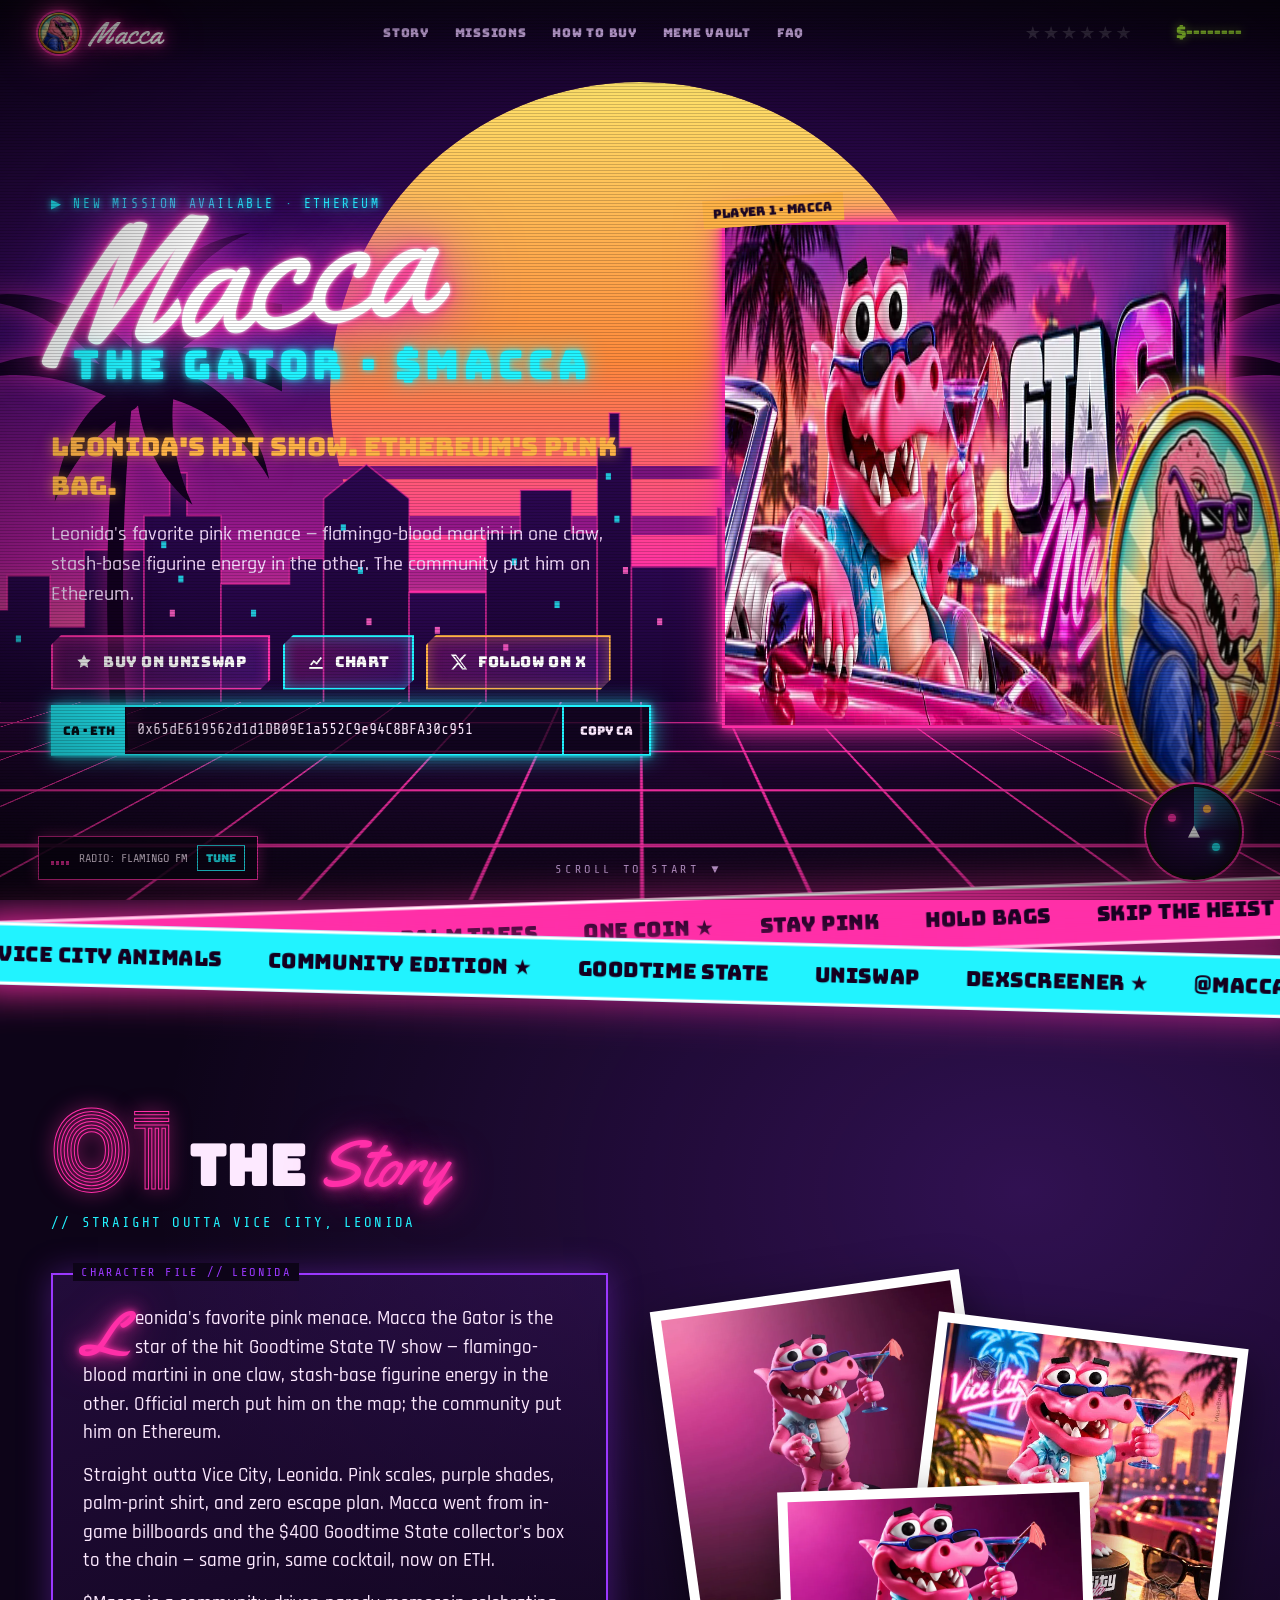
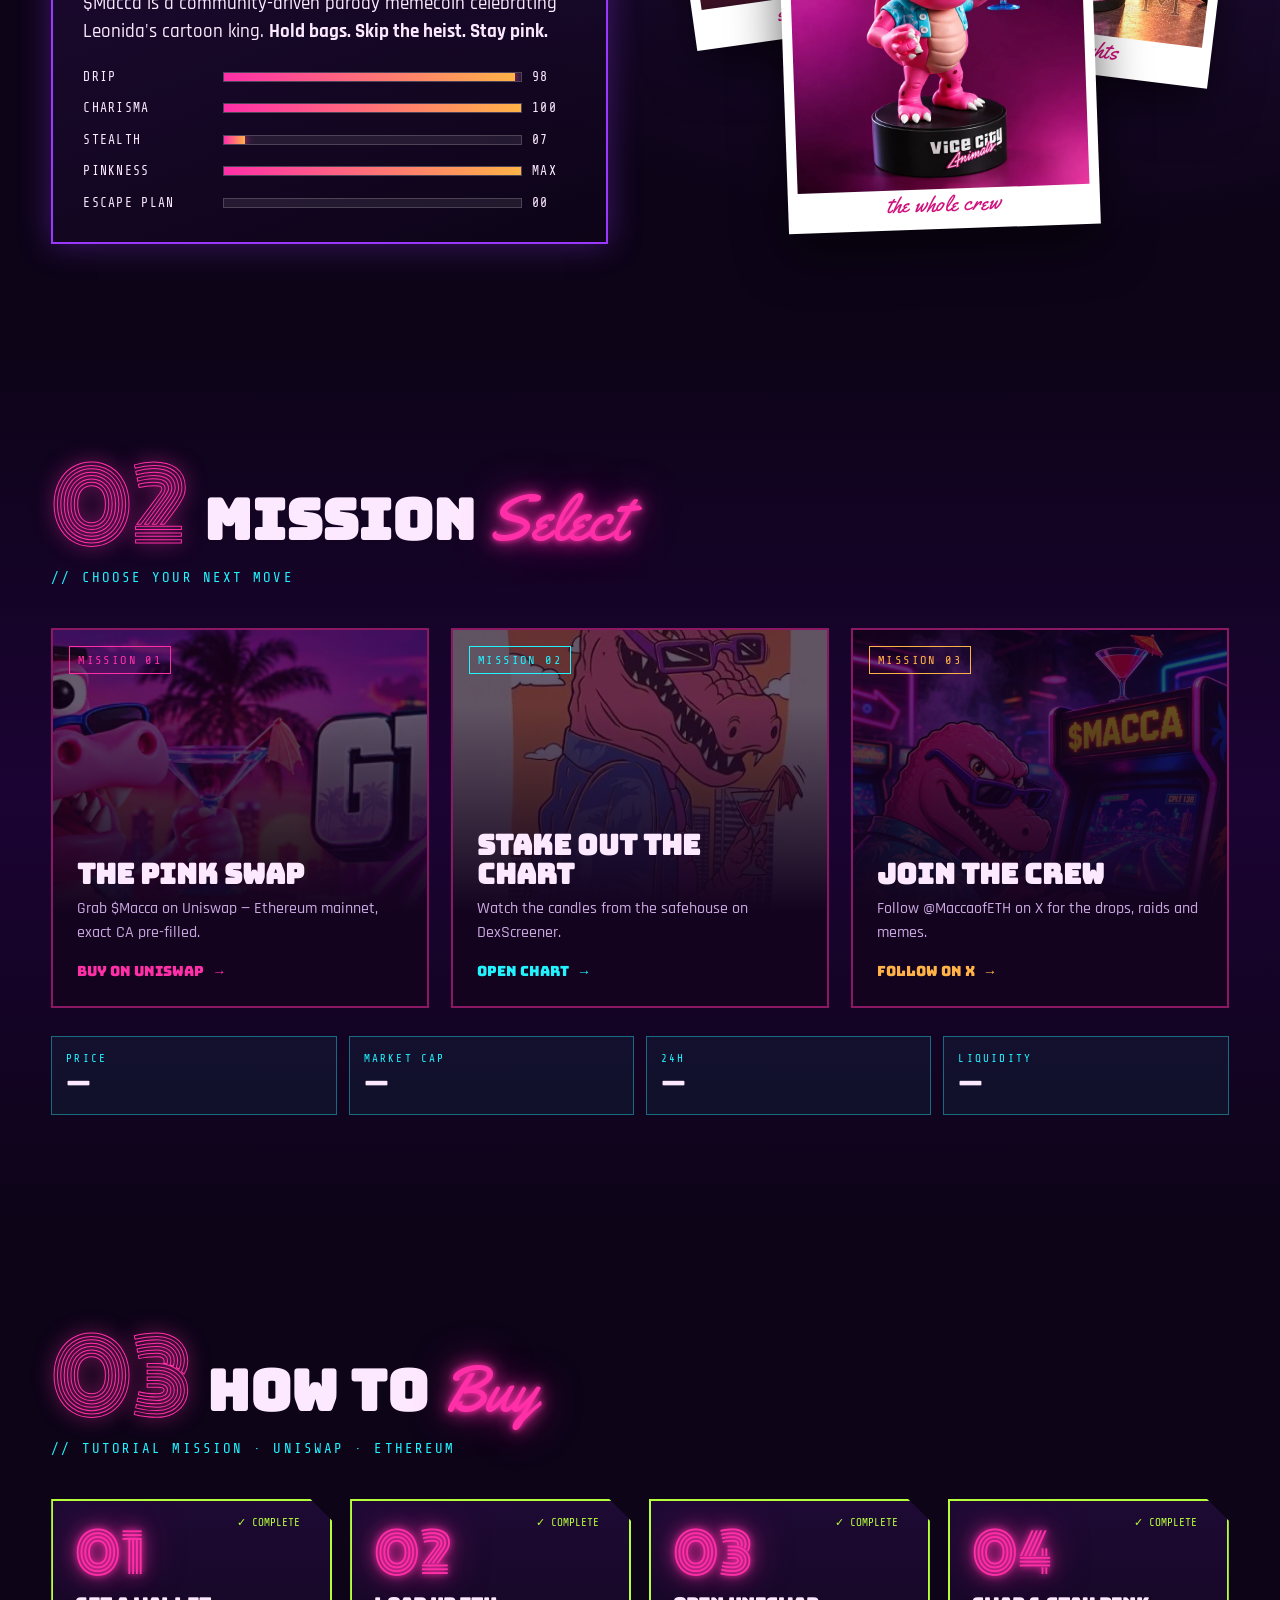
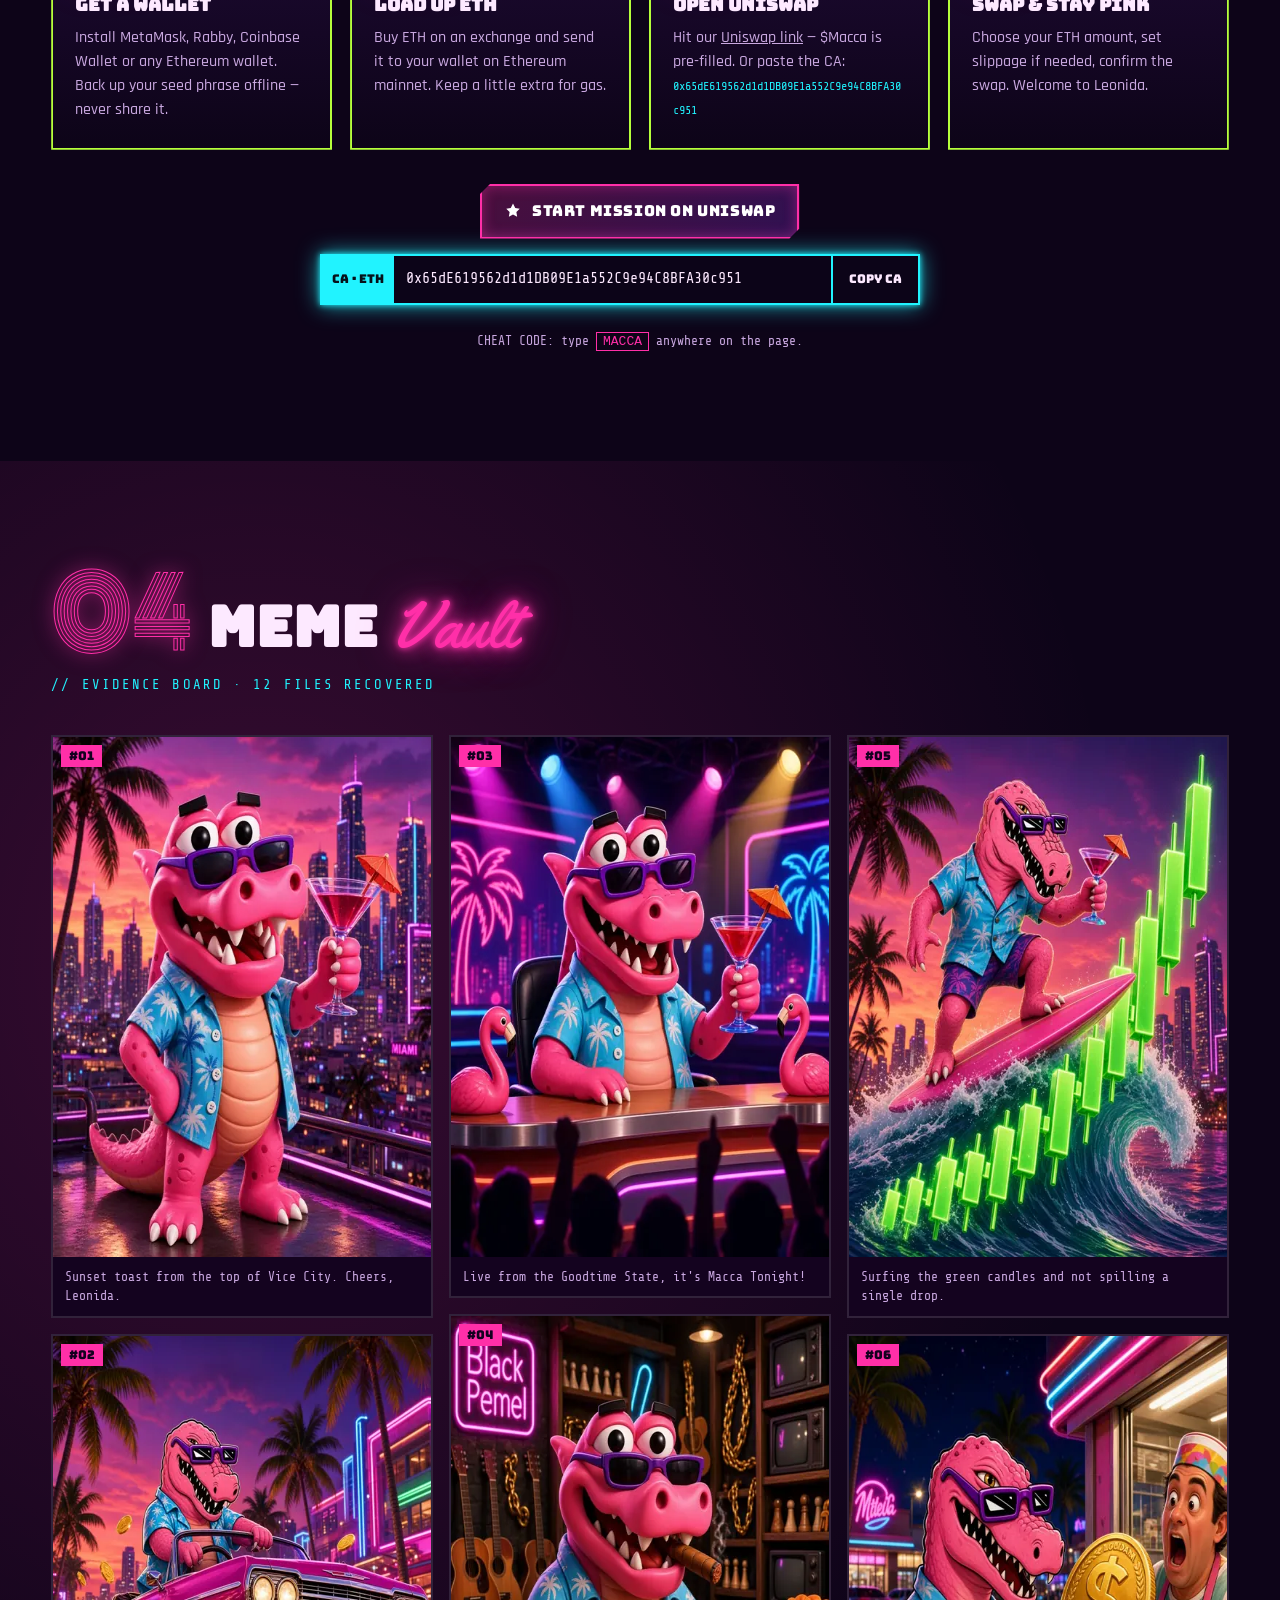
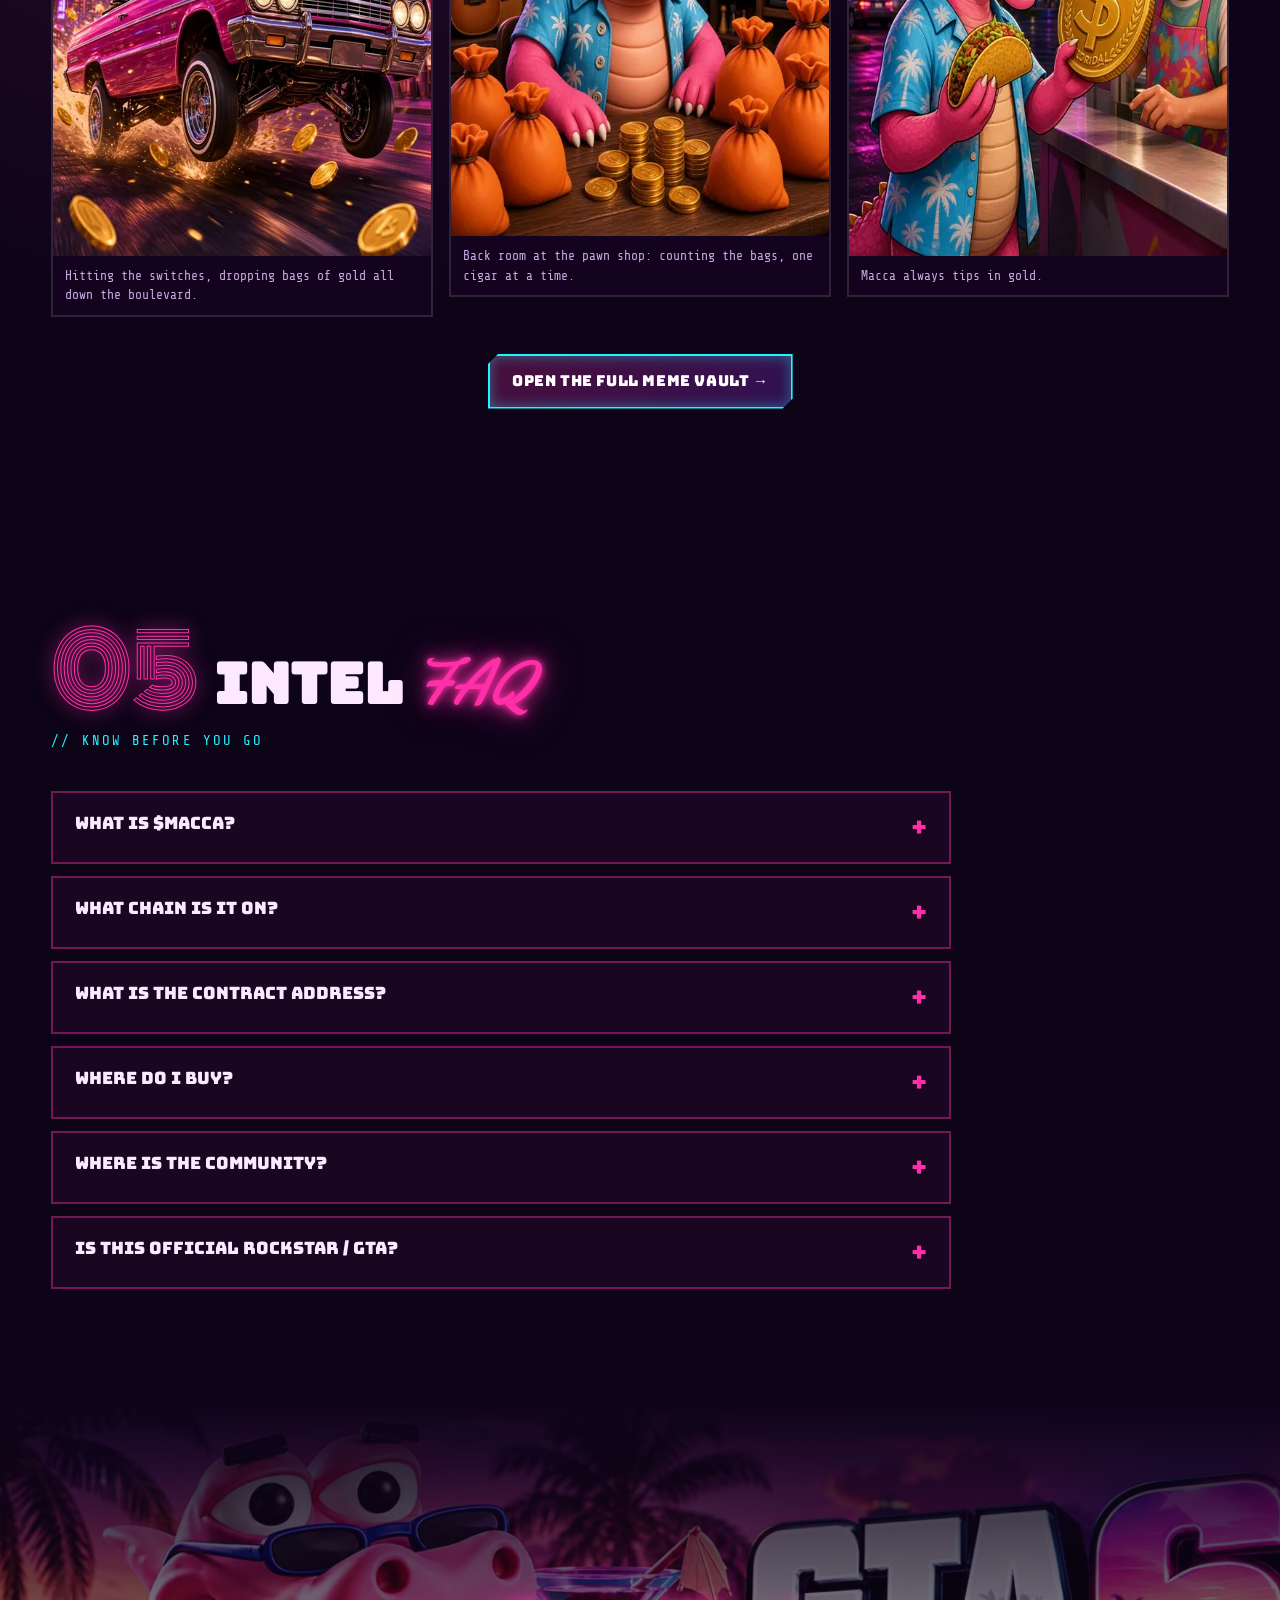
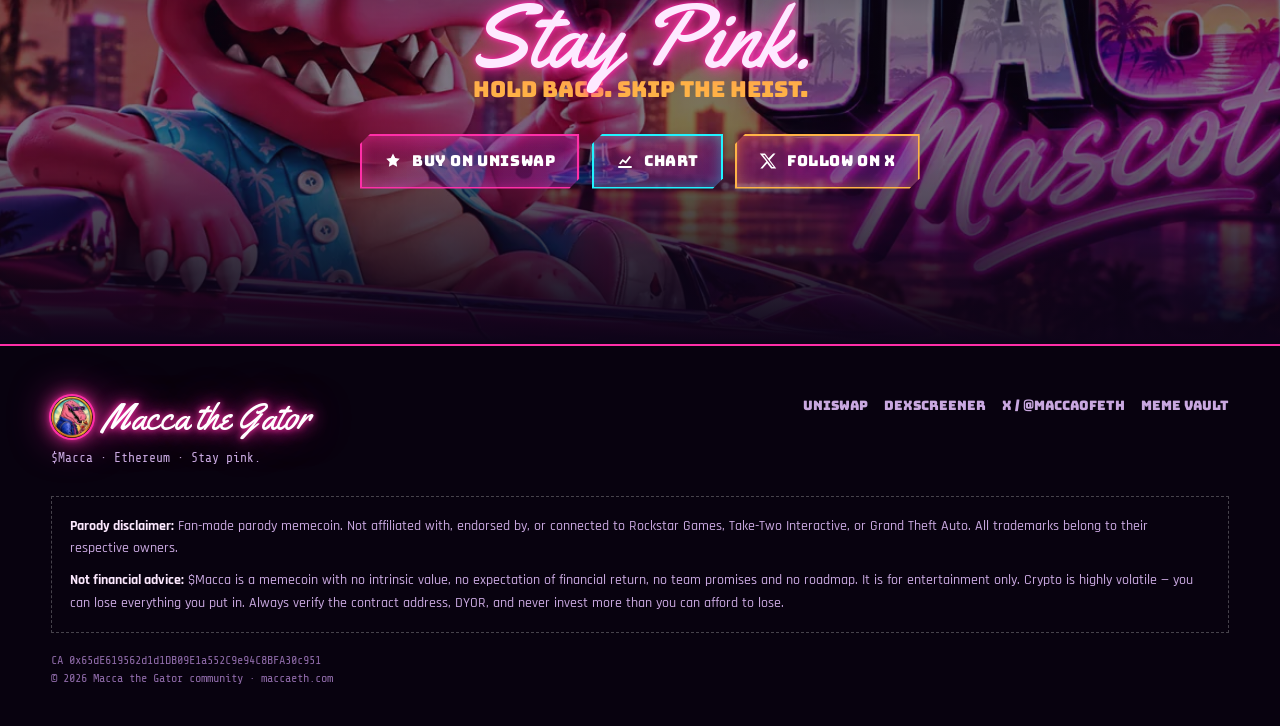
==== index.html @ 492ca6ad "Macca the Gator ($Macca) — Vice City / Leonida neon site for maccaeth.com" ====
<!doctype html>
<html lang="en">
<head>
<meta charset="utf-8">
<meta name="viewport" content="width=device-width,initial-scale=1,viewport-fit=cover">
<title>Macca the Gator ($Macca) — Leonida&#x27;s Pink Menace on Ethereum</title>
<meta name="description" content="Leonida&#x27;s hit show. Ethereum&#x27;s pink bag. Macca the Gator ($Macca) — a fan-made parody memecoin on Ethereum. Buy on Uniswap.">
<link rel="canonical" href="https://maccaeth.com/">
<meta name="theme-color" content="#0d0418">
<meta property="og:type" content="website">
<meta property="og:site_name" content="Macca the Gator">
<meta property="og:title" content="Macca the Gator ($Macca) — Leonida&#x27;s Pink Menace on Ethereum">
<meta property="og:description" content="Leonida&#x27;s hit show. Ethereum&#x27;s pink bag. Macca the Gator ($Macca) — a fan-made parody memecoin on Ethereum. Buy on Uniswap.">
<meta property="og:url" content="https://maccaeth.com/">
<meta property="og:image" content="https://maccaeth.com/og.jpg">
<meta property="og:image:width" content="1200"><meta property="og:image:height" content="630">
<meta name="twitter:card" content="summary_large_image">
<meta name="twitter:site" content="@MaccaofETH">
<meta name="twitter:title" content="Macca the Gator ($Macca) — Leonida&#x27;s Pink Menace on Ethereum">
<meta name="twitter:description" content="Leonida&#x27;s hit show. Ethereum&#x27;s pink bag. Macca the Gator ($Macca) — a fan-made parody memecoin on Ethereum. Buy on Uniswap.">
<meta name="twitter:image" content="https://maccaeth.com/og.jpg">
<link rel="icon" href="/favicon.ico" sizes="any">
<link rel="icon" type="image/png" sizes="32x32" href="/favicon-32.png">
<link rel="apple-touch-icon" href="/apple-touch-icon.png">
<link rel="manifest" href="/site.webmanifest">
<link rel="preload" href="/fonts/yellowtail-400.woff2" as="font" type="font/woff2" crossorigin>
<link rel="preload" href="/fonts/bungee-400.woff2" as="font" type="font/woff2" crossorigin>
<link rel="stylesheet" href="/css/styles.css?v=2">
<script type="application/ld+json">{"@context": "https://schema.org", "@type": "WebSite", "name": "Macca the Gator ($Macca)", "url": "https://maccaeth.com/"}</script>
</head>
<body>
<div class="crt" aria-hidden="true"></div>
<canvas id="trail" aria-hidden="true"></canvas>
<header class="hud" id="hud">
  <a class="brand" href="/" aria-label="Macca the Gator home"><img src="/img/logo-200.webp" alt="" width="42" height="42"><b>Macca</b></a>
  <nav class="nav" id="nav" aria-label="Main">
    <a href="#about">Story</a><a href="#missions">Missions</a><a href="#howto">How to Buy</a><a href="/memes">Meme Vault</a><a href="#faq">FAQ</a>
  </nav>
  <div class="hud-r">
    <div class="wanted" id="wanted" aria-label="Wanted level" title="Wanted level rises as you scroll"><i>★</i><i>★</i><i>★</i><i>★</i><i>★</i><i>★</i></div>
    <div class="cash" id="cash" title="Market cap (DexScreener)">$--------</div>
    <button class="burger" id="burger" aria-label="Menu" aria-expanded="false" aria-controls="nav"><span></span><span></span><span></span></button>
  </div>
</header>

<div id="loader" aria-hidden="true">
  <div><img class="ld-logo" src="/img/logo-200.webp" alt="" width="120" height="120"><h2>Leonida</h2>
  <div class="bar"><i id="ldbar"></i></div>
  <p class="tip" id="ldtip">TIP: Always verify the contract address before you swap.</p></div>
</div>
<main>
<section class="hero" id="top">
  <div class="sky" data-depth="0.05"></div>
  <div class="sun" data-depth="0.15"></div>
  <div class="city" data-depth="0.3"><svg viewBox="0 0 1600 400" preserveAspectRatio="xMidYMax slice" aria-hidden="true"><defs><linearGradient id="bg1" x1="0" y1="0" x2="0" y2="1"><stop offset="0" stop-color="#2b0750"/><stop offset="1" stop-color="#14022a"/></linearGradient></defs>
<g fill="url(#bg1)" stroke="#ff2fa8" stroke-opacity=".55" stroke-width="2">
<path d="M0 400V250h60v-40h50v60h40V180h70v220z"/><path d="M220 400V140h30V90h20v50h40v260z"/><path d="M310 400V220h80v-30h40v210z"/><path d="M430 400V120l50-40 50 40v280z"/><path d="M530 400V230h90v170z"/><path d="M620 400V160h40v-50h60v50h30v240z"/><path d="M750 400V60h14V20h12v40h14v340z"/><path d="M790 400V200h100v200z"/><path d="M890 400V130h70v270z"/><path d="M960 400V240h60v-60h50v220z"/><path d="M1070 400V100l40-30 40 30v300z"/><path d="M1150 400V210h90v190z"/><path d="M1240 400V150h60v-40h40v290z"/><path d="M1340 400V240h80v160z"/><path d="M1420 400V170h70v230z"/><path d="M1490 400V260h110v140z"/></g>
<g fill="#21f3ff" opacity=".8" class="winds"><rect x="240" y="170" width="6" height="8"/><rect x="260" y="210" width="6" height="8"/><rect x="450" y="150" width="6" height="8"/><rect x="470" y="200" width="6" height="8"/><rect x="650" y="190" width="6" height="8"/><rect x="700" y="240" width="6" height="8"/><rect x="760" y="90" width="6" height="8"/><rect x="770" y="140" width="6" height="8"/><rect x="905" y="160" width="6" height="8"/><rect x="930" y="210" width="6" height="8"/><rect x="1090" y="130" width="6" height="8"/><rect x="1110" y="190" width="6" height="8"/><rect x="1260" y="180" width="6" height="8"/><rect x="1300" y="230" width="6" height="8"/><rect x="1440" y="200" width="6" height="8"/><rect x="1460" y="260" width="6" height="8"/><rect x="70" y="280" width="6" height="8"/><rect x="345" y="250" width="6" height="8"/></g>
<g fill="#ff5ec4" opacity=".9"><rect x="250" y="250" width="6" height="8"/><rect x="480" y="260" width="6" height="8"/><rect x="640" y="290" width="6" height="8"/><rect x="780" y="200" width="6" height="8"/><rect x="910" y="300" width="6" height="8"/><rect x="1100" y="250" width="6" height="8"/><rect x="1280" y="300" width="6" height="8"/><rect x="1450" y="320" width="6" height="8"/><rect x="560" y="270" width="6" height="8"/><rect x="820" y="260" width="6" height="8"/><rect x="1180" y="250" width="6" height="8"/><rect x="990" y="290" width="6" height="8"/></g></svg></div>
  <div class="grid"></div>
  <div class="palm l" data-depth="0.6"><svg viewBox="0 0 200 400" aria-hidden="true"><path d="M104 400c-6-90-4-170 6-250l-8-1c-12 80-14 160-8 251z"/><path d="M106 150c-30-30-70-40-104-30 30 0 60 12 84 40-30-10-62-6-86 12 34-10 62-4 90 8-18 14-30 38-32 66 12-26 28-46 50-58l2-2c4 26 16 48 34 62-10-22-14-44-12-66 26 8 46 26 60 50-6-32-26-56-52-66 30-4 58 6 82 26-18-32-50-46-84-42 22-18 52-26 84-20-34-16-70-10-98 14 6-30 28-54 56-66-36 4-64 30-74 62z"/></svg></div>
  <div class="palm r" data-depth="0.6"><svg viewBox="0 0 200 400" aria-hidden="true"><path d="M104 400c-6-90-4-170 6-250l-8-1c-12 80-14 160-8 251z"/><path d="M106 150c-30-30-70-40-104-30 30 0 60 12 84 40-30-10-62-6-86 12 34-10 62-4 90 8-18 14-30 38-32 66 12-26 28-46 50-58l2-2c4 26 16 48 34 62-10-22-14-44-12-66 26 8 46 26 60 50-6-32-26-56-52-66 30-4 58 6 82 26-18-32-50-46-84-42 22-18 52-26 84-20-34-16-70-10-98 14 6-30 28-54 56-66-36 4-64 30-74 62z"/></svg></div>
  <div class="wrap hero-in">
    <div>
      <p class="kick">NEW MISSION AVAILABLE · ETHEREUM</p>
      <h1 class="title" id="title">Macca<small>THE GATOR · $MACCA</small></h1>
      <p class="tagline" id="typer" data-lines="Leonida's hit show. Ethereum's pink bag.|Flamingo blood. Palm trees. One coin.|From the Goodtime State to the chain.|Vice City Animals. Community edition.">Leonida's hit show. Ethereum's pink bag.</p>
      <p class="lead">Leonida's favorite pink menace — flamingo-blood martini in one claw, stash-base figurine energy in the other. The community put him on Ethereum.</p>
      <div class="cta">
  <a class="btn" href="https://app.uniswap.org/swap?chain=ethereum&outputCurrency=0x65dE619562d1d1DB09E1a552C9e94C8BFA30c951" target="_blank" rel="noopener"><svg viewBox="0 0 24 24" fill="currentColor" aria-hidden="true"><path d="M12 2l3 6 6 1-4.5 4.3 1 6.2L12 16.6 6.5 19.5l1-6.2L3 9l6-1z"/></svg> Buy on Uniswap</a>
  <a class="btn cy" href="https://dexscreener.com/ethereum/0xa209d0b77f9b36437768325e06c83924598315ef" target="_blank" rel="noopener"><svg viewBox="0 0 24 24" fill="none" stroke="currentColor" stroke-width="2.4" aria-hidden="true"><path d="M3 20h18M5 16l4-5 4 3 6-8"/></svg> Chart</a>
  <a class="btn gold" href="https://x.com/MaccaofETH" target="_blank" rel="noopener"><svg viewBox="0 0 24 24" fill="currentColor" aria-hidden="true"><path d="M18.9 2H22l-7.6 8.7L23 22h-6.8l-5.3-6.9L4.8 22H1.7l8.1-9.3L1 2h7l4.8 6.3L18.9 2zm-1.2 18h1.9L7.4 3.9H5.4L17.7 20z"/></svg> Follow on X</a>
</div>
      <div class="ca" data-reveal>
  <span class="lbl">CA · ETH</span>
  <code id="ca">0x65dE619562d1d1DB09E1a552C9e94C8BFA30c951</code>
  <button type="button" data-copy="#ca">Copy CA</button>
</div>
    </div>
    <div class="hero-card">
      <div class="tilt" id="tilt">
        <span class="tag">PLAYER 1 · MACCA</span>
        <picture><source media="(max-width:700px)" srcset="/img/banner-m.webp"><img src="/img/banner.webp" alt="Macca the Gator cruising a pink convertible through neon Vice City at sunset, martini in claw" width="1500" height="500" fetchpriority="high"></picture>
        <img class="logo-badge" src="/img/logo-400.webp" alt="Macca the Gator logo" width="400" height="400">
      </div>
    </div>
  </div>
  <div class="scrollcue">SCROLL TO START ▼</div>
</section>

<div class="marq" aria-hidden="true"><div class="track"><span>$MACCA ★</span><span>FLAMINGO BLOOD</span><span>PALM TREES</span><span>ONE COIN ★</span><span>STAY PINK</span><span>HOLD BAGS</span><span>SKIP THE HEIST ★</span><span>LEONIDA</span><span>ON ETHEREUM ★</span><span>$MACCA ★</span><span>FLAMINGO BLOOD</span><span>PALM TREES</span><span>ONE COIN ★</span><span>STAY PINK</span><span>HOLD BAGS</span><span>SKIP THE HEIST ★</span><span>LEONIDA</span><span>ON ETHEREUM ★</span></div></div>
<div class="marq alt" aria-hidden="true"><div class="track"><span>VICE CITY ANIMALS</span><span>COMMUNITY EDITION ★</span><span>GOODTIME STATE</span><span>UNISWAP</span><span>DEXSCREENER ★</span><span>@MACCAOFETH</span><span>VICE CITY ANIMALS</span><span>COMMUNITY EDITION ★</span><span>GOODTIME STATE</span><span>UNISWAP</span><span>DEXSCREENER ★</span><span>@MACCAOFETH</span><span>VICE CITY ANIMALS</span><span>COMMUNITY EDITION ★</span><span>GOODTIME STATE</span><span>UNISWAP</span><span>DEXSCREENER ★</span><span>@MACCAOFETH</span></div></div>

<section id="about">
  <div class="wrap">
    <div class="sec-h" data-reveal><span class="num">01</span><h2>The <em>Story</em></h2><p>// STRAIGHT OUTTA VICE CITY, LEONIDA</p></div>
    <div class="about">
      <div class="dossier" data-reveal>
        <p>Leonida's favorite pink menace. Macca the Gator is the star of the hit Goodtime State TV show — flamingo-blood martini in one claw, stash-base figurine energy in the other. Official merch put him on the map; the community put him on Ethereum.</p>
        <p>Straight outta Vice City, Leonida. Pink scales, purple shades, palm-print shirt, and zero escape plan. Macca went from in-game billboards and the $400 Goodtime State collector's box to the chain — same grin, same cocktail, now on ETH.</p>
        <p>$Macca is a community-driven parody memecoin celebrating Leonida's cartoon king. <strong>Hold bags. Skip the heist. Stay pink.</strong></p>
        <div class="stats" id="stats">
          <div class="stat"><span>DRIP</span><span class="b"><i data-w="98"></i></span><span>98</span></div>
          <div class="stat"><span>CHARISMA</span><span class="b"><i data-w="100"></i></span><span>100</span></div>
          <div class="stat"><span>STEALTH</span><span class="b"><i data-w="7"></i></span><span>07</span></div>
          <div class="stat"><span>PINKNESS</span><span class="b"><i data-w="100"></i></span><span>MAX</span></div>
          <div class="stat"><span>ESCAPE PLAN</span><span class="b"><i data-w="0"></i></span><span>00</span></div>
        </div>
      </div>
      <div class="polaroids" data-reveal>
        <figure class="pol"><img src="/img/gallery/fig-cigar.webp" alt="Macca figurine with a cigar" loading="lazy"><span>stash-base energy</span></figure>
        <figure class="pol"><img src="/img/gallery/fig-neon-city.webp" alt="Macca figurine against a neon city" loading="lazy"><span>Vice City nights</span></figure>
        <figure class="pol"><img src="/img/gallery/fig-animals.webp" alt="Vice City animal figurines" loading="lazy"><span>the whole crew</span></figure>
      </div>
    </div>
  </div>
</section>

<section id="missions">
  <div class="wrap">
    <div class="sec-h" data-reveal><span class="num">02</span><h2>Mission <em>Select</em></h2><p>// CHOOSE YOUR NEXT MOVE</p></div>
    <div class="missions">
      <a class="mission m-buy" href="https://app.uniswap.org/swap?chain=ethereum&outputCurrency=0x65dE619562d1d1DB09E1a552C9e94C8BFA30c951" target="_blank" rel="noopener" data-tilt data-reveal><span class="bgimg" style="background-image:url(/img/banner-m.webp)"></span><span class="mtag">MISSION 01</span><div class="in"><h3>The Pink Swap</h3><p>Grab $Macca on Uniswap — Ethereum mainnet, exact CA pre-filled.</p><span class="go">Buy on Uniswap</span></div></a>
      <a class="mission m-chart" href="https://dexscreener.com/ethereum/0xa209d0b77f9b36437768325e06c83924598315ef" target="_blank" rel="noopener" data-tilt data-reveal><span class="bgimg" style="background-image:url(/img/gallery/poster-leonida.webp)"></span><span class="mtag">MISSION 02</span><div class="in"><h3>Stake Out the Chart</h3><p>Watch the candles from the safehouse on DexScreener.</p><span class="go">Open Chart</span></div></a>
      <a class="mission m-x" href="https://x.com/MaccaofETH" target="_blank" rel="noopener" data-tilt data-reveal><span class="bgimg" style="background-image:url(/img/vault/meme-07-480.webp)"></span><span class="mtag">MISSION 03</span><div class="in"><h3>Join the Crew</h3><p>Follow @MaccaofETH on X for the drops, raids and memes.</p><span class="go">Follow on X</span></div></a>
    </div>
    <div class="live" id="live" data-reveal>
      <div><small>PRICE</small><b data-stat="price">—</b></div>
      <div><small>MARKET CAP</small><b data-stat="mcap">—</b></div>
      <div><small>24H</small><b data-stat="chg">—</b></div>
      <div><small>LIQUIDITY</small><b data-stat="liq">—</b></div>
    </div>
  </div>
</section>

<section id="howto">
  <div class="wrap">
    <div class="sec-h" data-reveal><span class="num">03</span><h2>How to <em>Buy</em></h2><p>// TUTORIAL MISSION · UNISWAP · ETHEREUM</p></div>
    <div class="steps">
      <div class="step" data-reveal><span class="ck">✓ COMPLETE</span><h3>Get a Wallet</h3><p>Install MetaMask, Rabby, Coinbase Wallet or any Ethereum wallet. Back up your seed phrase offline — never share it.</p></div>
      <div class="step" data-reveal><span class="ck">✓ COMPLETE</span><h3>Load Up ETH</h3><p>Buy ETH on an exchange and send it to your wallet on Ethereum mainnet. Keep a little extra for gas.</p></div>
      <div class="step" data-reveal><span class="ck">✓ COMPLETE</span><h3>Open Uniswap</h3><p>Hit our <a href="https://app.uniswap.org/swap?chain=ethereum&outputCurrency=0x65dE619562d1d1DB09E1a552C9e94C8BFA30c951" target="_blank" rel="noopener">Uniswap link</a> — $Macca is pre-filled. Or paste the CA: <code>0x65dE619562d1d1DB09E1a552C9e94C8BFA30c951</code></p></div>
      <div class="step" data-reveal><span class="ck">✓ COMPLETE</span><h3>Swap &amp; Stay Pink</h3><p>Choose your ETH amount, set slippage if needed, confirm the swap. Welcome to Leonida.</p></div>
    </div>
    <div class="cta" style="justify-content:center;margin-top:34px">
      <a class="btn" href="https://app.uniswap.org/swap?chain=ethereum&outputCurrency=0x65dE619562d1d1DB09E1a552C9e94C8BFA30c951" target="_blank" rel="noopener"><svg viewBox="0 0 24 24" fill="currentColor" aria-hidden="true"><path d="M12 2l3 6 6 1-4.5 4.3 1 6.2L12 16.6 6.5 19.5l1-6.2L3 9l6-1z"/></svg> Start Mission on Uniswap</a>
    </div>
    <div style="max-width:640px;margin:0 auto"><div class="ca" data-reveal>
  <span class="lbl">CA · ETH</span>
  <code id="ca2">0x65dE619562d1d1DB09E1a552C9e94C8BFA30c951</code>
  <button type="button" data-copy="#ca2">Copy CA</button>
</div></div>
    <p class="cheat">CHEAT CODE: type <kbd>MACCA</kbd> anywhere on the page.</p>
  </div>
</section>

<section id="vault">
  <div class="wrap">
    <div class="sec-h" data-reveal><span class="num">04</span><h2>Meme <em>Vault</em></h2><p>// EVIDENCE BOARD · 12 FILES RECOVERED</p></div>
    <div class="gal">
<button type="button" class="gi vm-btn" data-full="/img/vault/meme-01.webp" data-cap="Sunset toast from the top of Vice City. Cheers, Leonida." data-reveal>
  <span class="n">#01</span>
  <img src="/img/vault/meme-01-480.webp" alt="Sunset toast from the top of Vice City. Cheers, Leonida." width="520" height="520" loading="lazy" decoding="async">
  <figcaption>Sunset toast from the top of Vice City. Cheers, Leonida.</figcaption>
</button>
<button type="button" class="gi vm-btn" data-full="/img/vault/meme-02.webp" data-cap="Hitting the switches, dropping bags of gold all down the boulevard." data-reveal>
  <span class="n">#02</span>
  <img src="/img/vault/meme-02-480.webp" alt="Hitting the switches, dropping bags of gold all down the boulevard." width="520" height="520" loading="lazy" decoding="async">
  <figcaption>Hitting the switches, dropping bags of gold all down the boulevard.</figcaption>
</button>
<button type="button" class="gi vm-btn" data-full="/img/vault/meme-03.webp" data-cap="Live from the Goodtime State, it&#x27;s Macca Tonight!" data-reveal>
  <span class="n">#03</span>
  <img src="/img/vault/meme-03-480.webp" alt="Live from the Goodtime State, it&#x27;s Macca Tonight!" width="520" height="520" loading="lazy" decoding="async">
  <figcaption>Live from the Goodtime State, it&#x27;s Macca Tonight!</figcaption>
</button>
<button type="button" class="gi vm-btn" data-full="/img/vault/meme-04.webp" data-cap="Back room at the pawn shop: counting the bags, one cigar at a time." data-reveal>
  <span class="n">#04</span>
  <img src="/img/vault/meme-04-480.webp" alt="Back room at the pawn shop: counting the bags, one cigar at a time." width="520" height="520" loading="lazy" decoding="async">
  <figcaption>Back room at the pawn shop: counting the bags, one cigar at a time.</figcaption>
</button>
<button type="button" class="gi vm-btn" data-full="/img/vault/meme-05.webp" data-cap="Surfing the green candles and not spilling a single drop." data-reveal>
  <span class="n">#05</span>
  <img src="/img/vault/meme-05-480.webp" alt="Surfing the green candles and not spilling a single drop." width="520" height="520" loading="lazy" decoding="async">
  <figcaption>Surfing the green candles and not spilling a single drop.</figcaption>
</button>
<button type="button" class="gi vm-btn" data-full="/img/vault/meme-06.webp" data-cap="Macca always tips in gold." data-reveal>
  <span class="n">#06</span>
  <img src="/img/vault/meme-06-480.webp" alt="Macca always tips in gold." width="520" height="520" loading="lazy" decoding="async">
  <figcaption>Macca always tips in gold.</figcaption>
</button>
    </div>
    <div class="center"><a class="btn cy" href="/memes">Open the full Meme Vault →</a></div>
  </div>
</section>

<section id="faq">
  <div class="wrap">
    <div class="sec-h" data-reveal><span class="num">05</span><h2>Intel <em>FAQ</em></h2><p>// KNOW BEFORE YOU GO</p></div>
    <div class="faq">
      <details data-reveal><summary>What is $Macca?</summary><p>Macca the Gator ($Macca) is a community-driven parody memecoin on Ethereum celebrating Leonida's pink cartoon gator. It is a fan meme — no utility, no roadmap, just vibes.</p></details>
      <details data-reveal><summary>What chain is it on?</summary><p>Ethereum mainnet. The main liquidity pair is on Uniswap: <code>0xa209D0B77F9b36437768325e06c83924598315ef</code></p></details>
      <details data-reveal><summary>What is the contract address?</summary><p><code>0x65dE619562d1d1DB09E1a552C9e94C8BFA30c951</code> — always double-check it before swapping. Anything else is not us.</p></details>
      <details data-reveal><summary>Where do I buy?</summary><p>On <a href="https://app.uniswap.org/swap?chain=ethereum&outputCurrency=0x65dE619562d1d1DB09E1a552C9e94C8BFA30c951" target="_blank" rel="noopener">Uniswap</a> with ETH. Track it on <a href="https://dexscreener.com/ethereum/0xa209d0b77f9b36437768325e06c83924598315ef" target="_blank" rel="noopener">DexScreener</a>.</p></details>
      <details data-reveal><summary>Where is the community?</summary><p>On X at <a href="https://x.com/MaccaofETH" target="_blank" rel="noopener">@MaccaofETH</a>.</p></details>
      <details data-reveal><summary>Is this official Rockstar / GTA?</summary><p>No. This is a fan-made parody memecoin. Not affiliated with, endorsed by, or connected to Rockstar Games, Take-Two Interactive, or Grand Theft Auto.</p></details>
    </div>
  </div>
</section>

<section class="final">
  <div class="wrap">
    <h2 data-reveal>Stay Pink.</h2>
    <p data-reveal>Hold bags. Skip the heist.</p>
    <div class="cta">
  <a class="btn" href="https://app.uniswap.org/swap?chain=ethereum&outputCurrency=0x65dE619562d1d1DB09E1a552C9e94C8BFA30c951" target="_blank" rel="noopener"><svg viewBox="0 0 24 24" fill="currentColor" aria-hidden="true"><path d="M12 2l3 6 6 1-4.5 4.3 1 6.2L12 16.6 6.5 19.5l1-6.2L3 9l6-1z"/></svg> Buy on Uniswap</a>
  <a class="btn cy" href="https://dexscreener.com/ethereum/0xa209d0b77f9b36437768325e06c83924598315ef" target="_blank" rel="noopener"><svg viewBox="0 0 24 24" fill="none" stroke="currentColor" stroke-width="2.4" aria-hidden="true"><path d="M3 20h18M5 16l4-5 4 3 6-8"/></svg> Chart</a>
  <a class="btn gold" href="https://x.com/MaccaofETH" target="_blank" rel="noopener"><svg viewBox="0 0 24 24" fill="currentColor" aria-hidden="true"><path d="M18.9 2H22l-7.6 8.7L23 22h-6.8l-5.3-6.9L4.8 22H1.7l8.1-9.3L1 2h7l4.8 6.3L18.9 2zm-1.2 18h1.9L7.4 3.9H5.4L17.7 20z"/></svg> Follow on X</a>
</div>
  </div>
</section>
</main>
<div id="lb" hidden role="dialog" aria-modal="true" aria-label="Meme viewer">
  <button type="button" class="lbb lb-x" aria-label="Close">✕</button>
  <button type="button" class="lbb lb-p" aria-label="Previous">‹</button>
  <figure><img id="lbimg" alt=""><figcaption id="lbcap"></figcaption></figure>
  <button type="button" class="lbb lb-n" aria-label="Next">›</button>
</div>
<footer>
  <div class="wrap">
    <div class="foot">
      <div><a class="brand" href="/"><img src="/img/logo-200.webp" alt="" width="42" height="42" loading="lazy"><b>Macca the Gator</b></a>
      <p class="mono" style="margin-top:10px;color:var(--mut);font-size:13px">$Macca · Ethereum · Stay pink.</p></div>
      <nav aria-label="Footer">
        <a href="https://app.uniswap.org/swap?chain=ethereum&outputCurrency=0x65dE619562d1d1DB09E1a552C9e94C8BFA30c951" target="_blank" rel="noopener">Uniswap</a>
        <a href="https://dexscreener.com/ethereum/0xa209d0b77f9b36437768325e06c83924598315ef" target="_blank" rel="noopener">DexScreener</a>
        <a href="https://x.com/MaccaofETH" target="_blank" rel="noopener">X / @MaccaofETH</a>
        <a href="/memes">Meme Vault</a>
      </nav>
    </div>
    <div class="disc">
      <p><strong>Parody disclaimer:</strong> Fan-made parody memecoin. Not affiliated with, endorsed by, or connected to Rockstar Games, Take-Two Interactive, or Grand Theft Auto. All trademarks belong to their respective owners.</p>
      <p style="margin-top:10px"><strong>Not financial advice:</strong> $Macca is a memecoin with no intrinsic value, no expectation of financial return, no team promises and no roadmap. It is for entertainment only. Crypto is highly volatile — you can lose everything you put in. Always verify the contract address, DYOR, and never invest more than you can afford to lose.</p>
    </div>
    <p class="copy">CA 0x65dE619562d1d1DB09E1a552C9e94C8BFA30c951<br>© 2026 Macca the Gator community · maccaeth.com</p>
  </div>
</footer>
<div class="radio" id="radio"><div class="eq" aria-hidden="true"><i></i><i></i><i></i><i></i></div><span class="lbl2">RADIO: <span id="station">FLAMINGO FM</span></span><button type="button" id="radioBtn" aria-pressed="false">TUNE</button></div>
<div class="minimap" aria-hidden="true"><div class="sweep"></div><span class="dot" style="left:22%;top:30%"></span><span class="dot" style="left:70%;top:62%;background:var(--cyan);box-shadow:var(--cglow)"></span><span class="dot" style="left:60%;top:20%;background:var(--sun)"></span><svg class="prog" viewBox="0 0 100 100"><circle id="progc" cx="50" cy="50" r="48" fill="none" stroke="#ff2fa8" stroke-width="4" stroke-dasharray="301.6" stroke-dashoffset="301.6" transform="rotate(-90 50 50)"/></svg><span class="me"></span></div>
<div id="toast" role="status" aria-live="polite"><b>MISSION PASSED!</b><span>CA copied · +RESPECT</span></div>
<script src="/js/vendor/lenis.min.js" defer></script>
<script src="/js/vendor/gsap.min.js" defer></script>
<script src="/js/vendor/ScrollTrigger.min.js" defer></script>
<script src="/js/main.js?v=2" defer></script>
</body>
</html>
---- css/styles.css ----
@font-face{font-family:"Yellowtail";src:url(/fonts/yellowtail-400.woff2) format("woff2");font-display:swap}
@font-face{font-family:"Bungee";src:url(/fonts/bungee-400.woff2) format("woff2");font-display:swap}
@font-face{font-family:"Monoton";src:url(/fonts/monoton-400.woff2) format("woff2");font-display:swap}
@font-face{font-family:"Rajdhani";src:url(/fonts/rajdhani-500.woff2) format("woff2");font-weight:500;font-display:swap}
@font-face{font-family:"Rajdhani";src:url(/fonts/rajdhani-700.woff2) format("woff2");font-weight:700;font-display:swap}
@font-face{font-family:"STM";src:url(/fonts/share-tech-mono-400.woff2) format("woff2");font-display:swap}
:root{--bg:#0d0418;--bg2:#1a0630;--pink:#ff2fa8;--hot:#ff5ec4;--cyan:#21f3ff;--purple:#9b38ff;--sun:#ffb347;--lime:#b6ff3b;--ink:#fde9ff;--mut:#c9a8e0;--glow:0 0 6px var(--pink),0 0 18px var(--pink),0 0 40px rgba(255,47,168,.6);--cglow:0 0 6px var(--cyan),0 0 22px rgba(33,243,255,.7)}
*{box-sizing:border-box;margin:0;padding:0}
html{scroll-behavior:auto;-webkit-text-size-adjust:100%}
html.lenis,html.lenis body{height:auto}
.lenis.lenis-smooth{scroll-behavior:auto!important}
body{background:var(--bg);color:var(--ink);font-family:Rajdhani,system-ui,sans-serif;font-weight:500;font-size:18px;line-height:1.5;overflow-x:hidden;cursor:crosshair}
img{max-width:100%;display:block}
a{color:inherit}
button{font:inherit;color:inherit;background:none;border:0;cursor:pointer}
::selection{background:var(--pink);color:#fff}
.mono{font-family:STM,ui-monospace,monospace}
.wrap{width:min(1180px,92vw);margin:0 auto}
/* CRT overlay */
.crt{pointer-events:none;position:fixed;inset:0;z-index:90;background:repeating-linear-gradient(0deg,rgba(0,0,0,.18) 0 1px,transparent 1px 3px);mix-blend-mode:multiply}
.crt::after{content:"";position:absolute;inset:0;background:radial-gradient(ellipse at center,transparent 55%,rgba(0,0,0,.55) 100%);animation:flick 4s infinite steps(1)}
@keyframes flick{0%,97%{opacity:1}98%{opacity:.85}99%{opacity:1}}
body.no-crt .crt{display:none}
/* loader */
#loader{position:fixed;inset:0;z-index:200;background:linear-gradient(180deg,#12021f,#3a0751 60%,#ff2fa8 140%);display:grid;place-items:center;text-align:center;transition:opacity .6s,visibility .6s}
#loader.done{opacity:0;visibility:hidden}
#loader .ld-logo{width:120px;border-radius:50%;box-shadow:var(--glow);animation:spin 2.4s linear infinite}
@keyframes spin{to{transform:rotateY(360deg)}}
#loader h2{font-family:Yellowtail;font-size:clamp(48px,9vw,96px);color:#fff;text-shadow:var(--glow);margin:.2em 0 0}
#loader .bar{width:min(380px,70vw);height:10px;border:2px solid var(--cyan);margin:18px auto 8px;box-shadow:var(--cglow)}
#loader .bar i{display:block;height:100%;width:0;background:linear-gradient(90deg,var(--pink),var(--sun));transition:width .2s}
#loader .tip{font-family:STM;color:var(--mut);font-size:14px;max-width:420px;margin:0 auto;padding:0 20px}
/* cursor trail */
#trail{position:fixed;inset:0;pointer-events:none;z-index:95}
/* HUD */
.hud{position:fixed;top:0;left:0;right:0;z-index:80;display:flex;align-items:center;justify-content:space-between;gap:12px;padding:12px 3vw;background:linear-gradient(180deg,rgba(13,4,24,.92),rgba(13,4,24,0));transition:background .3s}
.hud.scrolled{background:rgba(13,4,24,.86);backdrop-filter:blur(8px);border-bottom:1px solid rgba(255,47,168,.35)}
.brand{display:flex;align-items:center;gap:10px;text-decoration:none}
.brand img{width:42px;height:42px;border-radius:50%;box-shadow:0 0 0 2px var(--pink),var(--glow)}
.brand b{font-family:Yellowtail;font-size:30px;color:#fff;text-shadow:var(--glow);font-weight:400;line-height:1}
.nav{display:flex;gap:4px;font-family:Bungee;font-size:12px;letter-spacing:.06em}
.nav a{text-decoration:none;padding:8px 10px;border:1px solid transparent;transition:.2s;color:var(--mut)}
.nav a:hover,.nav a.on{color:#fff;border-color:var(--pink);box-shadow:inset 0 0 12px rgba(255,47,168,.5);text-shadow:0 0 8px var(--pink)}
.hud-r{display:flex;align-items:center;gap:14px}
.wanted{display:flex;gap:2px;font-size:18px;color:rgba(255,255,255,.18)}
.wanted i{font-style:normal;transition:.3s}
.wanted i.lit{color:var(--sun);text-shadow:0 0 10px var(--sun);animation:blink 1s infinite}
@keyframes blink{50%{opacity:.45}}
.cash{font-family:Bungee;color:var(--lime);text-shadow:0 0 10px rgba(182,255,59,.6);font-size:16px;min-width:96px;text-align:right}
.burger{display:none;width:42px;height:42px;border:2px solid var(--pink);box-shadow:var(--glow)}
.burger span{display:block;width:20px;height:2px;background:#fff;margin:4px auto}
/* Buttons */
.btn{--c:var(--pink);position:relative;display:inline-flex;align-items:center;gap:10px;font-family:Bungee;font-size:15px;letter-spacing:.04em;text-decoration:none;padding:14px 22px;color:#fff;background:linear-gradient(135deg,rgba(255,47,168,.25),rgba(155,56,255,.25));border:2px solid var(--c);box-shadow:0 0 14px color-mix(in srgb,var(--c) 70%,transparent),inset 0 0 14px color-mix(in srgb,var(--c) 40%,transparent);clip-path:polygon(10px 0,100% 0,100% calc(100% - 10px),calc(100% - 10px) 100%,0 100%,0 10px);transition:transform .15s,box-shadow .2s,background .2s;will-change:transform}
.btn:hover{background:var(--c);color:#14001f;box-shadow:0 0 30px var(--c)}
.btn.cy{--c:var(--cyan)}
.btn.gold{--c:var(--sun)}
.btn svg{width:18px;height:18px}
.btn .k{font-family:STM;font-size:11px;opacity:.75;border:1px solid currentColor;padding:0 5px}
/* hero */
.hero{position:relative;min-height:100svh;overflow:hidden;display:flex;align-items:center;padding:110px 0 60px;isolation:isolate}
.sky{position:absolute;inset:0;z-index:-5;background:linear-gradient(180deg,#120225 0%,#3b0a64 38%,#a21a8f 62%,#ff6a8a 78%,#ffb36b 100%)}
.sun{position:absolute;z-index:-4;left:50%;bottom:22%;width:min(56vw,620px);aspect-ratio:1;transform:translateX(-50%);border-radius:50%;background:linear-gradient(180deg,#ffe36b,#ff8a3c 45%,#ff2fa8 80%);box-shadow:0 0 120px rgba(255,90,170,.8);-webkit-mask:repeating-linear-gradient(180deg,#000 0 62%,transparent 62% 64%,#000 64% 70%,transparent 70% 73%,#000 73% 78%,transparent 78% 82%,#000 82% 86%,transparent 86% 91%,#000 91% 94%,transparent 94%);mask:repeating-linear-gradient(180deg,#000 0 62%,transparent 62% 64%,#000 64% 70%,transparent 70% 73%,#000 73% 78%,transparent 78% 82%,#000 82% 86%,transparent 86% 91%,#000 91% 94%,transparent 94%)}
.skyline{position:absolute;left:-5%;right:-5%;bottom:20%;height:32%;z-index:-3;background:url(/img/gallery/fig-neon-city.webp) center/cover;opacity:0;}
.city{position:absolute;left:0;right:0;bottom:18%;z-index:-3;height:38%}
.city svg{width:100%;height:100%}
.grid{position:absolute;left:-50%;right:-50%;bottom:0;height:22%;z-index:-2;background:linear-gradient(transparent 0 0),repeating-linear-gradient(90deg,rgba(255,47,168,.9) 0 2px,transparent 2px 80px),repeating-linear-gradient(0deg,rgba(255,47,168,.9) 0 2px,transparent 2px 40px),linear-gradient(180deg,#2a0640,#0d0418);transform:perspective(300px) rotateX(60deg);transform-origin:top;animation:gridmove 1.6s linear infinite}
@keyframes gridmove{to{background-position:0 0,0 0,0 40px,0 0}}
.palm{position:absolute;bottom:16%;z-index:-1;width:min(28vw,320px);fill:#12001f;filter:drop-shadow(0 0 12px rgba(255,47,168,.55))}
.palm.l{left:-3vw}.palm.r{right:-3vw;transform:scaleX(-1)}
.hero-in{display:grid;grid-template-columns:1.1fr .9fr;gap:4vw;align-items:center}
.kick{font-family:STM;color:var(--cyan);text-shadow:var(--cglow);letter-spacing:.2em;font-size:13px;margin-bottom:10px}
.kick::before{content:"▶ "}
.title{font-family:Yellowtail;font-weight:400;line-height:.85;font-size:clamp(72px,13vw,180px);color:#fff;text-shadow:0 0 4px #fff,0 0 14px var(--pink),0 0 40px var(--pink),0 0 80px var(--purple);transform:rotate(-6deg);transform-origin:left;margin:10px 0 20px}
.title small{display:block;font-family:Bungee;font-size:.24em;letter-spacing:.12em;color:var(--cyan);text-shadow:var(--cglow);transform:rotate(6deg) translate(.4em,.2em);margin-top:.2em}
.tagline{font-family:Bungee;font-size:clamp(18px,2.2vw,26px);color:var(--sun);text-shadow:0 0 12px rgba(255,179,71,.6);margin-bottom:14px}
.lead{font-size:20px;max-width:560px;color:#f7dcff}
.cta{display:flex;flex-wrap:wrap;gap:12px;margin:26px 0 16px}
.ca{display:flex;align-items:stretch;max-width:600px;border:2px solid var(--cyan);box-shadow:var(--cglow);background:rgba(13,4,24,.75)}
.ca .lbl{font-family:Bungee;font-size:12px;background:var(--cyan);color:#06111a;padding:12px 10px;display:flex;align-items:center}
.ca code{flex:1;font-family:STM;font-size:clamp(11px,1.35vw,15px);padding:12px;overflow-wrap:anywhere;align-self:center}
.ca button{font-family:Bungee;font-size:12px;padding:0 16px;border-left:2px solid var(--cyan);transition:.2s;white-space:nowrap}
.ca button:hover{background:var(--cyan);color:#06111a}
.hero-card{position:relative;perspective:900px}
.tilt{position:relative;transform-style:preserve-3d;transition:transform .12s ease-out;border:3px solid var(--pink);box-shadow:var(--glow);background:#000}
.tilt img{width:100%}
.tilt .logo-badge{position:absolute;width:34%;right:-8%;bottom:-14%;border-radius:50%;transform:translateZ(60px);box-shadow:0 0 0 3px var(--sun),0 0 30px var(--sun);animation:bob 3s ease-in-out infinite}
@keyframes bob{50%{translate:0 -10px}}
.tilt .tag{position:absolute;left:-10px;top:-16px;font-family:Bungee;font-size:12px;background:var(--sun);color:#1b0626;padding:4px 10px;transform:translateZ(40px) rotate(-4deg)}
.scrollcue{position:absolute;bottom:22px;left:50%;transform:translateX(-50%);font-family:STM;font-size:12px;color:var(--mut);letter-spacing:.3em;animation:blink 1.6s infinite}
/* marquee */
.marq{position:relative;overflow:hidden;background:var(--pink);color:#14001f;font-family:Bungee;font-size:20px;padding:12px 0;transform:rotate(-2deg) scale(1.04);border-block:3px solid #fff;box-shadow:0 0 40px rgba(255,47,168,.7);z-index:2}
.marq.alt{background:var(--cyan);transform:rotate(1.5deg) scale(1.04);margin-top:-20px}
.marq .track{display:flex;width:max-content;animation:mq 26s linear infinite}
.marq.alt .track{animation-direction:reverse}
.marq span{padding:0 22px;white-space:nowrap}
@keyframes mq{to{transform:translateX(-50%)}}
/* sections */
section{position:relative;padding:110px 0}
.sec-h{display:flex;align-items:flex-end;gap:16px;margin-bottom:40px;flex-wrap:wrap}
.sec-h .num{font-family:Monoton;font-size:clamp(54px,8vw,96px);line-height:.9;color:transparent;-webkit-text-stroke:1px var(--pink);text-shadow:0 0 20px rgba(255,47,168,.6)}
.sec-h h2{font-family:Bungee;font-size:clamp(30px,4.6vw,56px);line-height:1;text-transform:uppercase}
.sec-h h2 em{font-family:Yellowtail;font-style:normal;text-transform:none;color:var(--pink);text-shadow:var(--glow);font-size:1.15em;font-weight:400}
.sec-h p{flex-basis:100%;font-family:STM;color:var(--cyan);font-size:14px;letter-spacing:.15em}
.js [data-reveal]{opacity:0;transform:translateY(40px)}
.js [data-reveal].in{opacity:1;transform:none;transition:opacity .8s,transform .8s cubic-bezier(.2,.8,.2,1)}
/* about */
#about{background:radial-gradient(ellipse at 80% 20%,rgba(155,56,255,.25),transparent 60%),var(--bg)}
.about{display:grid;grid-template-columns:1fr 1fr;gap:5vw;align-items:center}
.dossier{position:relative;border:2px solid var(--purple);background:linear-gradient(160deg,rgba(155,56,255,.15),rgba(13,4,24,.9));padding:30px;box-shadow:0 0 30px rgba(155,56,255,.35)}
.dossier::before{content:"CHARACTER FILE // LEONIDA";position:absolute;top:-12px;left:20px;background:var(--bg);padding:0 8px;font-family:STM;font-size:12px;color:var(--purple);letter-spacing:.2em}
.dossier p{margin-bottom:14px;font-size:19px}
.dossier p:first-of-type::first-letter{font-family:Yellowtail;font-size:3.2em;float:left;line-height:.8;margin:6px 8px 0 0;color:var(--pink);text-shadow:var(--glow)}
.stats{display:grid;gap:12px;margin-top:20px}
.stat{display:grid;grid-template-columns:130px 1fr 44px;align-items:center;gap:10px;font-family:STM;font-size:13px;letter-spacing:.1em}
.stat .b{height:10px;background:rgba(255,255,255,.08);border:1px solid rgba(255,255,255,.18);overflow:hidden}
.stat .b i{display:block;height:100%;width:0;background:linear-gradient(90deg,var(--pink),var(--sun));box-shadow:0 0 10px var(--pink);transition:width 1.6s cubic-bezier(.2,.8,.2,1)}
.polaroids{position:relative;height:540px}
.pol{position:absolute;width:56%;background:#fff;padding:10px 10px 40px;box-shadow:0 20px 50px rgba(0,0,0,.6);transition:transform .35s,z-index 0s;cursor:grab}
.pol img{aspect-ratio:1;object-fit:cover;width:100%}
.pol span{position:absolute;bottom:8px;left:0;right:0;text-align:center;font-family:Yellowtail;color:#d0127e;font-size:22px}
.pol:nth-child(1){left:0;top:0;transform:rotate(-8deg)}
.pol:nth-child(2){right:0;top:40px;transform:rotate(7deg)}
.pol:nth-child(3){left:20%;bottom:0;transform:rotate(-2deg)}
.pol:hover{transform:rotate(0) scale(1.06);z-index:5}
/* missions */
#missions{background:linear-gradient(180deg,var(--bg),#1b0333 50%,var(--bg))}
.missions{display:grid;grid-template-columns:repeat(3,1fr);gap:22px}
.mission{position:relative;display:flex;flex-direction:column;min-height:380px;text-decoration:none;border:2px solid rgba(255,47,168,.5);background:#14031f;overflow:hidden;transform-style:preserve-3d;transition:border-color .2s,box-shadow .2s}
.mission .bgimg{position:absolute;inset:0;background-size:cover;background-position:center;opacity:.35;filter:saturate(1.4) hue-rotate(-10deg);transition:transform .6s,opacity .3s}
.mission::after{content:"";position:absolute;inset:0;background:linear-gradient(0deg,#14031f 25%,transparent 80%)}
.mission:hover{border-color:var(--c,var(--pink));box-shadow:0 0 30px var(--c,var(--pink))}
.mission:hover .bgimg{transform:scale(1.1);opacity:.55}
.mission .in{position:relative;z-index:2;margin-top:auto;padding:24px}
.mission .mtag{position:absolute;z-index:2;top:16px;left:16px;font-family:STM;font-size:12px;letter-spacing:.2em;padding:4px 8px;border:1px solid var(--c,var(--pink));color:var(--c,var(--pink))}
.mission h3{font-family:Bungee;font-size:28px;line-height:1.05;margin-bottom:8px}
.mission p{color:var(--mut);font-size:16px;margin-bottom:16px}
.mission .go{font-family:Bungee;font-size:14px;color:var(--c,var(--pink));display:flex;gap:8px;align-items:center}
.mission .go::after{content:"→";transition:transform .2s}
.mission:hover .go::after{transform:translateX(8px)}
.m-buy{--c:var(--pink)}.m-chart{--c:var(--cyan)}.m-x{--c:var(--sun)}
.live{display:grid;grid-template-columns:repeat(4,1fr);gap:12px;margin-top:28px}
.live div{border:1px solid rgba(33,243,255,.4);padding:14px;background:rgba(33,243,255,.05)}
.live small{display:block;font-family:STM;font-size:11px;letter-spacing:.2em;color:var(--cyan)}
.live b{font-family:Bungee;font-size:22px;font-weight:400}
.live .up{color:var(--lime)}.live .dn{color:#ff5a6e}
/* how to buy */
.steps{display:grid;grid-template-columns:repeat(4,1fr);gap:18px;counter-reset:s}
.step{position:relative;padding:26px 22px;border:2px solid rgba(155,56,255,.6);background:linear-gradient(180deg,rgba(155,56,255,.12),rgba(13,4,24,.6));clip-path:polygon(0 0,calc(100% - 22px) 0,100% 22px,100% 100%,0 100%)}
.step::before{counter-increment:s;content:"0" counter(s);font-family:Monoton;font-size:54px;line-height:1;color:var(--pink);text-shadow:var(--glow);display:block;margin-bottom:10px}
.step h3{font-family:Bungee;font-size:18px;margin-bottom:8px}
.step p{font-size:16px;color:var(--mut)}
.step code{font-family:STM;font-size:12px;color:var(--cyan);overflow-wrap:anywhere}
.step .ck{position:absolute;top:14px;right:30px;font-family:STM;font-size:11px;color:var(--lime);opacity:0;transition:.3s}
.step.done{border-color:var(--lime)}
.step.done .ck{opacity:1}
.cheat{margin-top:26px;font-family:STM;font-size:13px;color:var(--mut);text-align:center}
.cheat kbd{border:1px solid var(--pink);padding:1px 6px;color:var(--pink)}
/* gallery */
#vault{background:radial-gradient(ellipse at 20% 30%,rgba(255,47,168,.18),transparent 60%),var(--bg)}
.gal{columns:3 260px;column-gap:16px}
.gi{break-inside:avoid;margin-bottom:16px;position:relative;border:2px solid rgba(255,255,255,.12);background:#14031f;overflow:hidden;transition:border-color .2s,box-shadow .2s;width:100%;text-align:left;display:block}
.gi img{width:100%;transition:transform .5s,filter .3s}
.gi:hover{border-color:var(--pink);box-shadow:var(--glow)}
.gi:hover img{transform:scale(1.05);filter:saturate(1.3)}
.gi figcaption{padding:10px 12px;font-family:STM;font-size:13px;color:var(--mut)}
.gi .n{position:absolute;top:8px;left:8px;font-family:Bungee;font-size:12px;background:var(--pink);color:#14001f;padding:2px 8px;z-index:2}
.slots{display:grid;grid-template-columns:repeat(6,1fr);gap:12px;margin-top:30px}
.slot{aspect-ratio:1;display:grid;place-items:center;text-align:center;border:2px dashed rgba(33,243,255,.45);font-family:STM;font-size:11px;letter-spacing:.15em;color:var(--cyan);background:repeating-linear-gradient(45deg,rgba(33,243,255,.05) 0 10px,transparent 10px 20px);position:relative}
.slot b{display:block;font-family:Bungee;font-size:24px;color:#fff;font-weight:400}
.slot::after{content:"";position:absolute;inset:0;background:linear-gradient(90deg,transparent,rgba(33,243,255,.18),transparent);transform:translateX(-100%);animation:scan 3s infinite}
@keyframes scan{to{transform:translateX(100%)}}
.vault-note{font-family:STM;color:var(--mut);font-size:13px;margin-top:14px}
.center{text-align:center;margin-top:34px}
/* lightbox */
#lb{position:fixed;inset:0;z-index:150;background:rgba(10,0,20,.94);display:grid;place-items:center;padding:4vw}
#lb[hidden]{display:none}
#lb figure{max-width:min(1000px,92vw);text-align:center}
#lb img{max-height:78vh;margin:0 auto;border:3px solid var(--pink);box-shadow:var(--glow)}
#lb figcaption{font-family:STM;margin-top:12px;color:var(--ink)}
#lb .lbb{position:absolute;font-family:Bungee;font-size:22px;width:52px;height:52px;border:2px solid var(--cyan);color:var(--cyan);background:rgba(13,4,24,.7)}
#lb .lb-x{top:20px;right:20px}#lb .lb-p{left:2vw;top:50%}#lb .lb-n{right:2vw;top:50%}
/* faq */
.faq{display:grid;gap:12px;max-width:900px}
.faq details{border:2px solid rgba(255,47,168,.4);background:rgba(255,47,168,.05);transition:border-color .2s}
.faq details[open]{border-color:var(--pink);box-shadow:0 0 20px rgba(255,47,168,.35)}
.faq summary{list-style:none;cursor:pointer;padding:18px 22px;font-family:Bungee;font-size:17px;display:flex;justify-content:space-between;gap:12px}
.faq summary::-webkit-details-marker{display:none}
.faq summary::after{content:"+";color:var(--pink);font-size:22px;transition:transform .2s}
.faq details[open] summary::after{transform:rotate(45deg)}
.faq details p{padding:0 22px 20px;color:var(--mut)}
.faq code{font-family:STM;color:var(--cyan);overflow-wrap:anywhere;font-size:14px}
/* final */
.final{text-align:center;padding:140px 0;background:url(/img/banner.webp) center/cover;position:relative;isolation:isolate}
.final::before{content:"";position:absolute;inset:0;background:linear-gradient(180deg,var(--bg),rgba(13,4,24,.55) 40%,rgba(13,4,24,.55) 60%,var(--bg));z-index:-1}
.final h2{font-family:Yellowtail;font-weight:400;font-size:clamp(60px,10vw,140px);line-height:.9;text-shadow:var(--glow);transform:rotate(-4deg)}
.final p{font-family:Bungee;color:var(--sun);margin:18px 0 28px;font-size:clamp(16px,2vw,22px)}
.final .cta{justify-content:center}
/* footer */
footer{padding:50px 0 40px;border-top:2px solid var(--pink);background:#08020f;box-shadow:0 -10px 40px rgba(255,47,168,.2)}
.foot{display:flex;flex-wrap:wrap;gap:24px;justify-content:space-between;align-items:flex-start}
.foot .brand b{font-size:36px}
.foot nav{display:flex;flex-wrap:wrap;gap:16px;font-family:Bungee;font-size:13px}
.foot nav a{text-decoration:none;color:var(--mut)}.foot nav a:hover{color:var(--pink)}
.disc{margin-top:28px;padding:18px;border:1px dashed rgba(255,255,255,.25);font-size:14px;color:var(--mut);line-height:1.6}
.disc strong{color:var(--ink)}
.copy{margin-top:18px;font-family:STM;font-size:12px;color:#8e6aa8}
/* toast */
#toast{position:fixed;left:50%;top:40%;transform:translate(-50%,-50%) scale(.8);z-index:160;text-align:center;pointer-events:none;opacity:0;transition:.3s}
#toast.show{opacity:1;transform:translate(-50%,-50%) scale(1)}
#toast b{display:block;font-family:Bungee;font-size:clamp(34px,6vw,70px);color:var(--sun);text-shadow:0 0 6px #000,0 0 30px var(--sun);letter-spacing:.04em}
#toast span{font-family:Rajdhani;font-weight:700;font-size:22px;color:#fff;text-shadow:0 0 6px #000}
/* radio */
.radio{position:fixed;left:3vw;bottom:20px;z-index:85;display:flex;align-items:center;gap:10px;font-family:STM;font-size:12px;background:rgba(13,4,24,.85);border:1px solid var(--pink);padding:8px 12px;box-shadow:0 0 14px rgba(255,47,168,.4)}
.radio button{font-family:Bungee;font-size:11px;padding:4px 8px;border:1px solid var(--cyan);color:var(--cyan)}
.radio .eq{display:flex;gap:2px;align-items:flex-end;height:14px}
.radio .eq i{width:3px;background:var(--pink);height:30%}
.radio.on .eq i{animation:eq .6s infinite alternate}
.radio .eq i:nth-child(2){animation-delay:.15s}.radio .eq i:nth-child(3){animation-delay:.3s}.radio .eq i:nth-child(4){animation-delay:.45s}
@keyframes eq{to{height:100%}}
.minimap{position:fixed;right:3vw;bottom:20px;z-index:85;width:96px;height:96px;border-radius:50%;border:3px solid #111;outline:2px solid var(--pink);background:radial-gradient(circle,#2d0b4a,#0d0418);overflow:hidden;box-shadow:0 0 18px rgba(255,47,168,.5)}
.minimap .sweep{position:absolute;inset:0;background:conic-gradient(from 0deg,rgba(33,243,255,.45),transparent 25%);animation:sweep 3s linear infinite}
@keyframes sweep{to{transform:rotate(360deg)}}
.minimap .dot{position:absolute;width:8px;height:8px;border-radius:50%;background:var(--pink);box-shadow:0 0 8px var(--pink)}
.minimap .me{left:50%;top:50%;width:0;height:0;border:6px solid transparent;border-bottom:12px solid #fff;transform:translate(-50%,-70%);position:absolute}
.minimap .prog{position:absolute;inset:-3px;border-radius:50%}
.gator-rain{position:fixed;top:-80px;z-index:120;pointer-events:none;width:60px;border-radius:50%}
/* memes page */
.page-top{padding:150px 0 40px;text-align:center;background:linear-gradient(180deg,#3b0a64,var(--bg))}
.page-top h1{font-family:Yellowtail;font-weight:400;font-size:clamp(64px,10vw,130px);text-shadow:var(--glow);line-height:1}
.page-top p{font-family:STM;color:var(--cyan);letter-spacing:.15em}
/* responsive */
@media (max-width:980px){.hero-in,.about{grid-template-columns:1fr}.hero-card{max-width:620px}.missions{grid-template-columns:1fr}.mission{min-height:280px}.steps{grid-template-columns:1fr 1fr}.live{grid-template-columns:1fr 1fr}.slots{grid-template-columns:repeat(4,1fr)}.polaroids{height:440px}}
@media (max-width:820px){.nav{position:fixed;top:66px;left:0;right:0;flex-direction:column;background:rgba(13,4,24,.97);border-bottom:2px solid var(--pink);padding:10px 4vw 20px;transform:translateY(-140%);transition:transform .3s;font-size:16px}.nav.open{transform:none}.burger{display:block}.wanted{display:none}}
@media (max-width:560px){body{font-size:17px}section{padding:80px 0}.steps{grid-template-columns:1fr}.slots{grid-template-columns:repeat(3,1fr)}.ca{flex-wrap:wrap}.ca .lbl{width:100%;justify-content:center;padding:6px}.ca button{border-left:0;border-top:2px solid var(--cyan);width:100%;padding:12px}.btn{flex:1 1 100%;justify-content:center}.minimap{width:70px;height:70px}.radio .lbl2{display:none}.polaroids{height:360px}.stat{grid-template-columns:100px 1fr 40px}.title{font-size:clamp(64px,22vw,110px)}.palm{width:40vw}}
@media (prefers-reduced-motion:reduce){*,*::before,*::after{animation:none!important;transition:none!important}[data-reveal]{opacity:1;transform:none}}
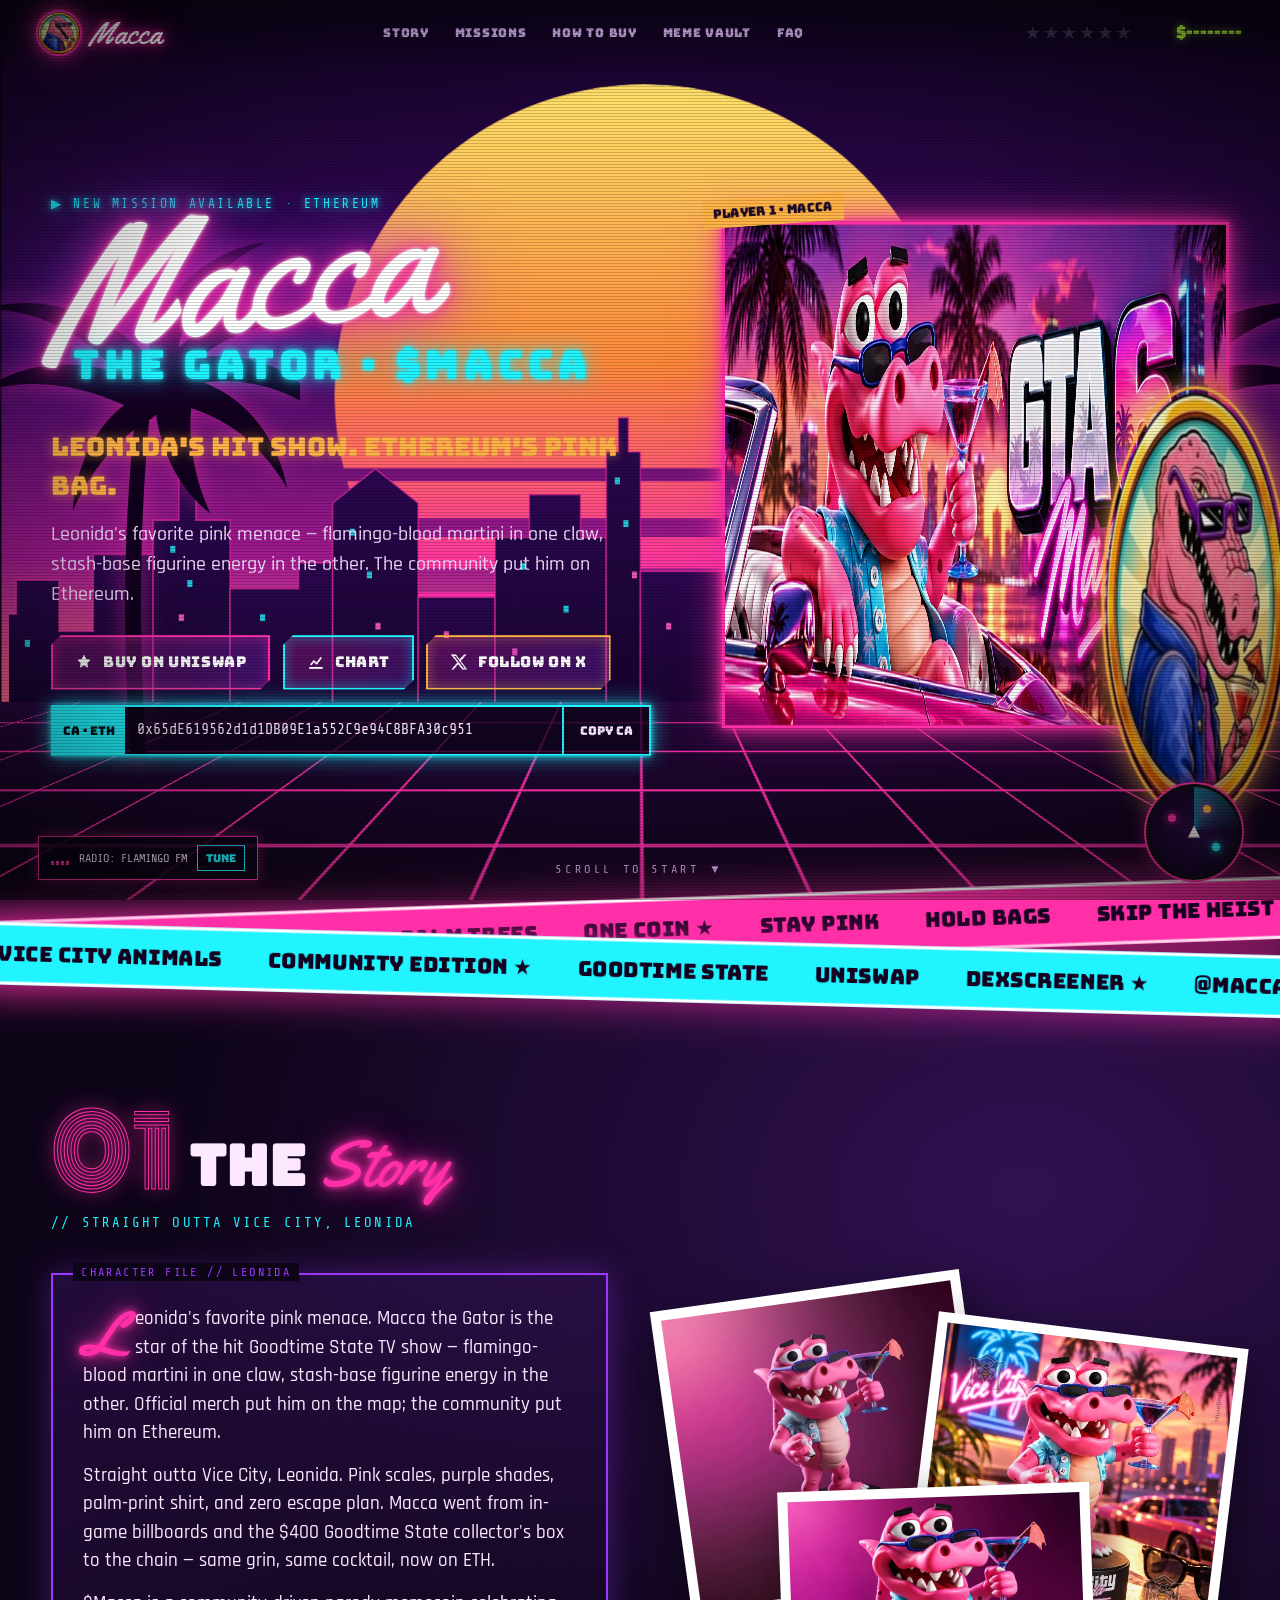
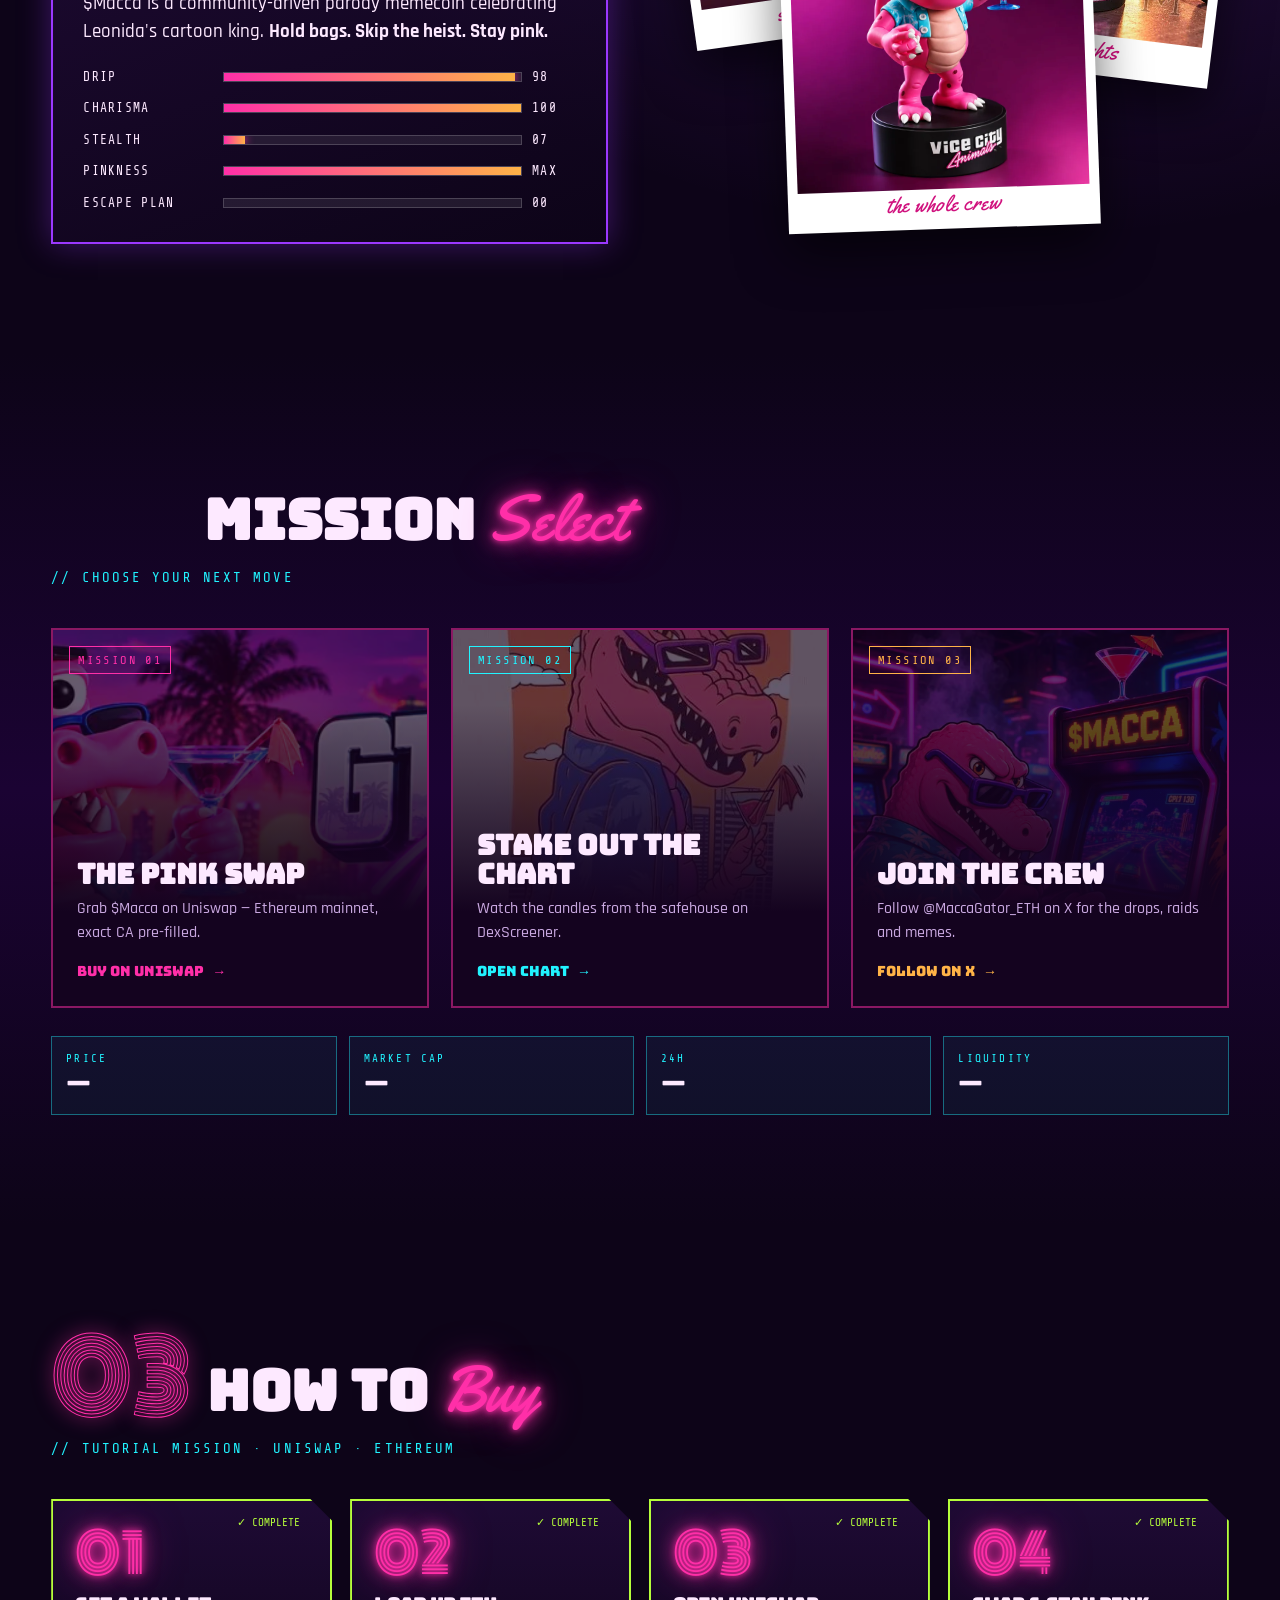
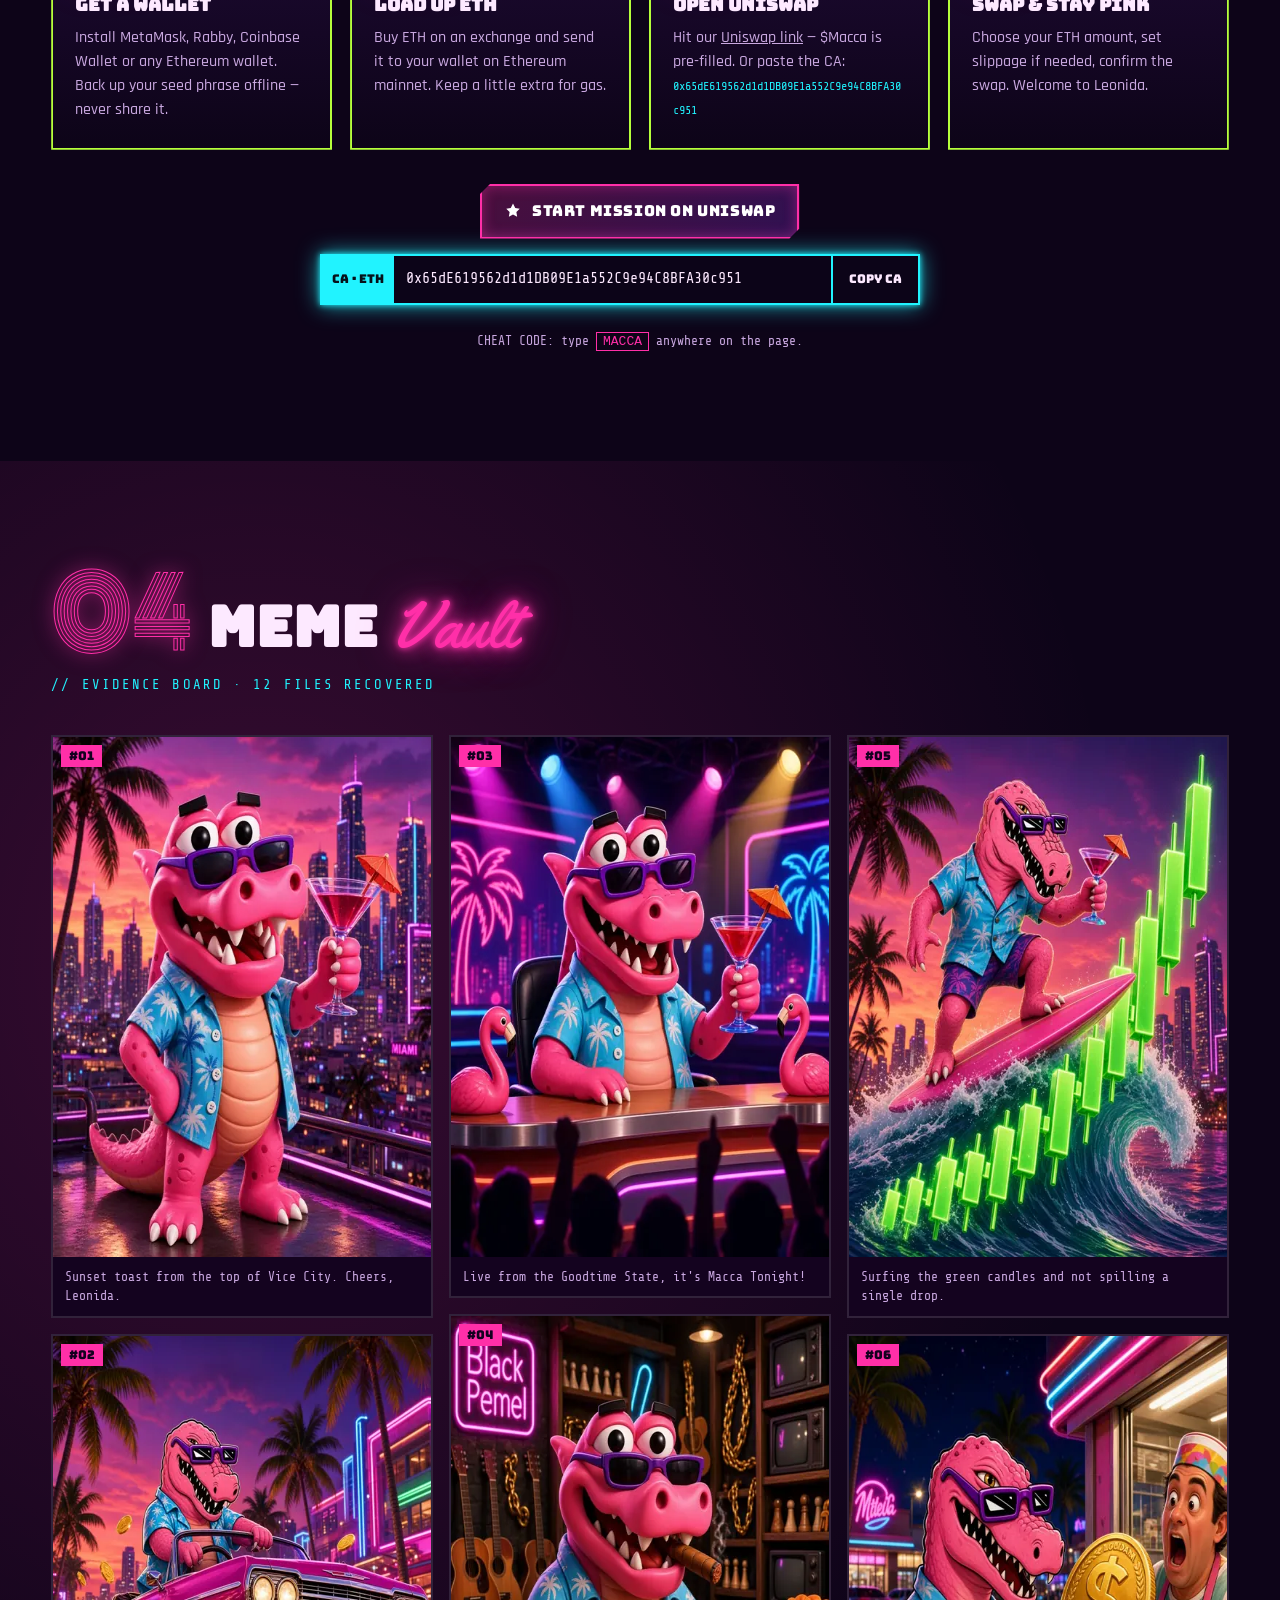
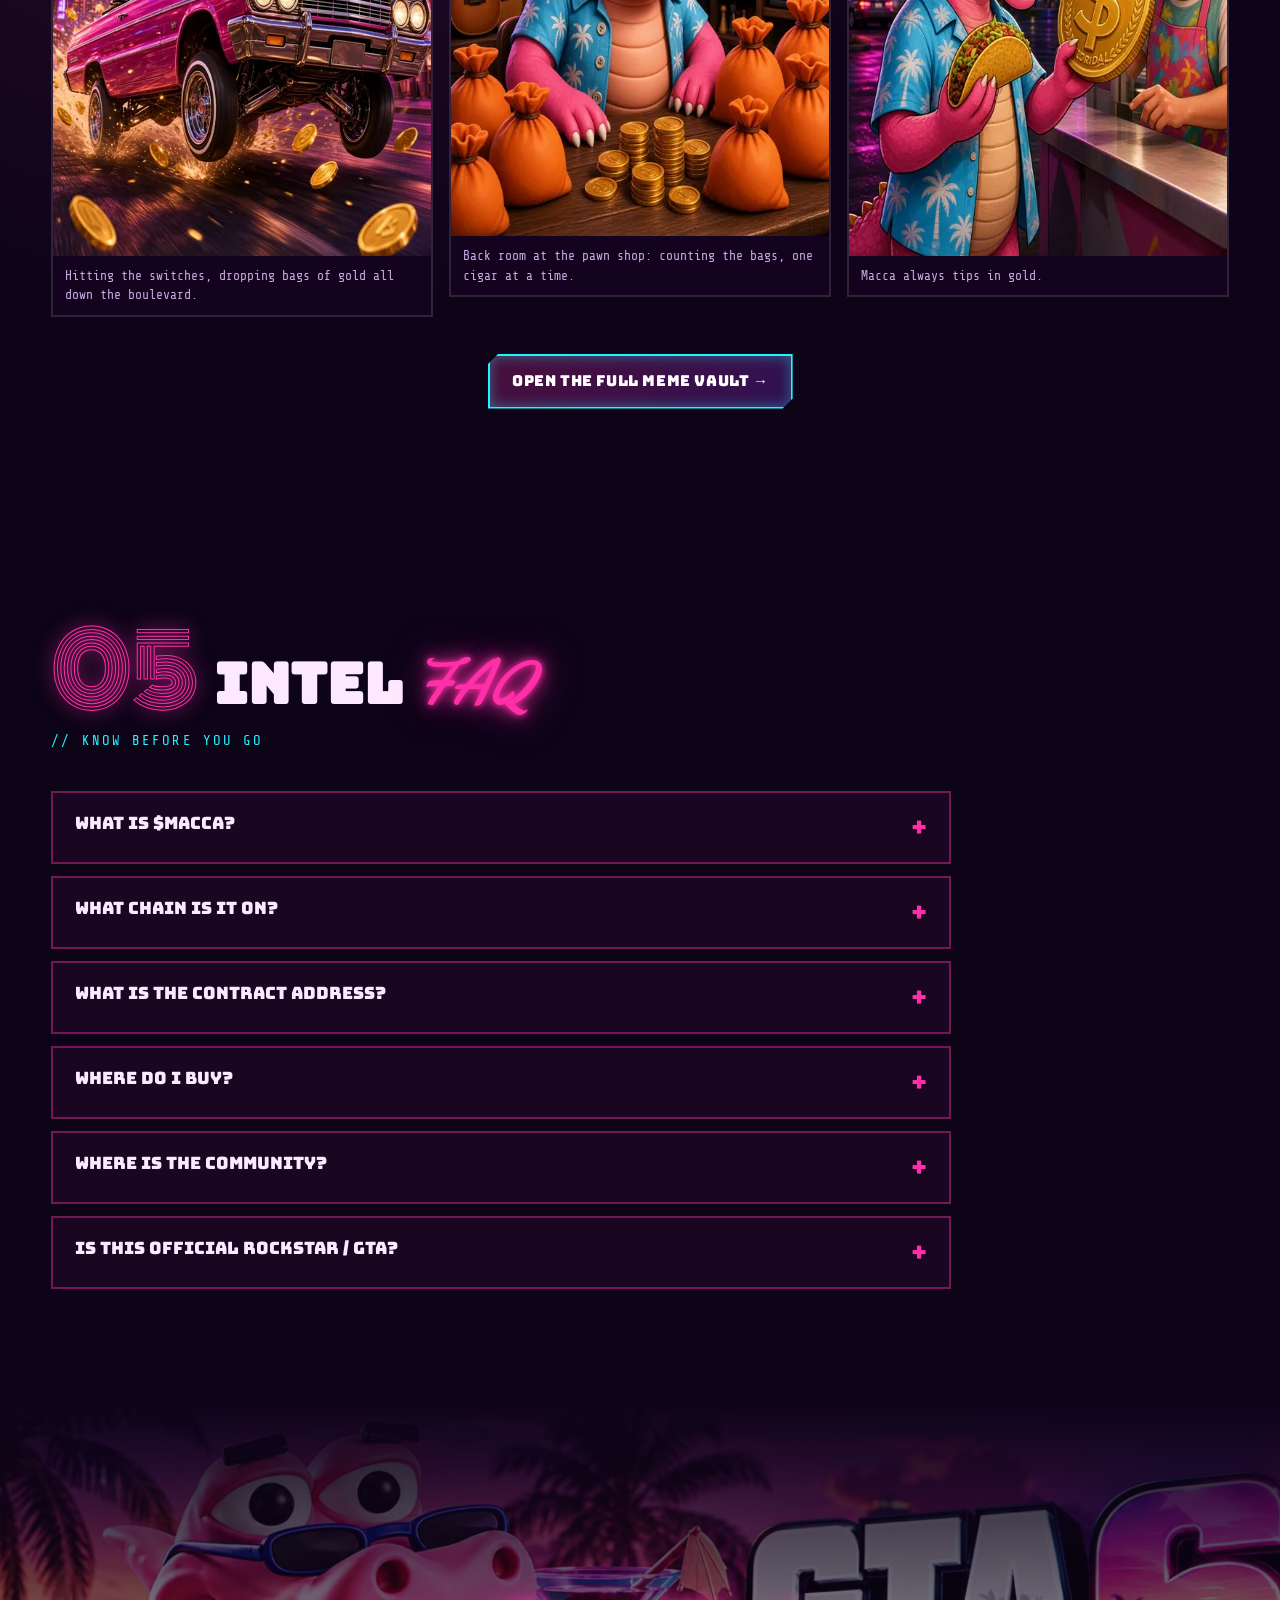
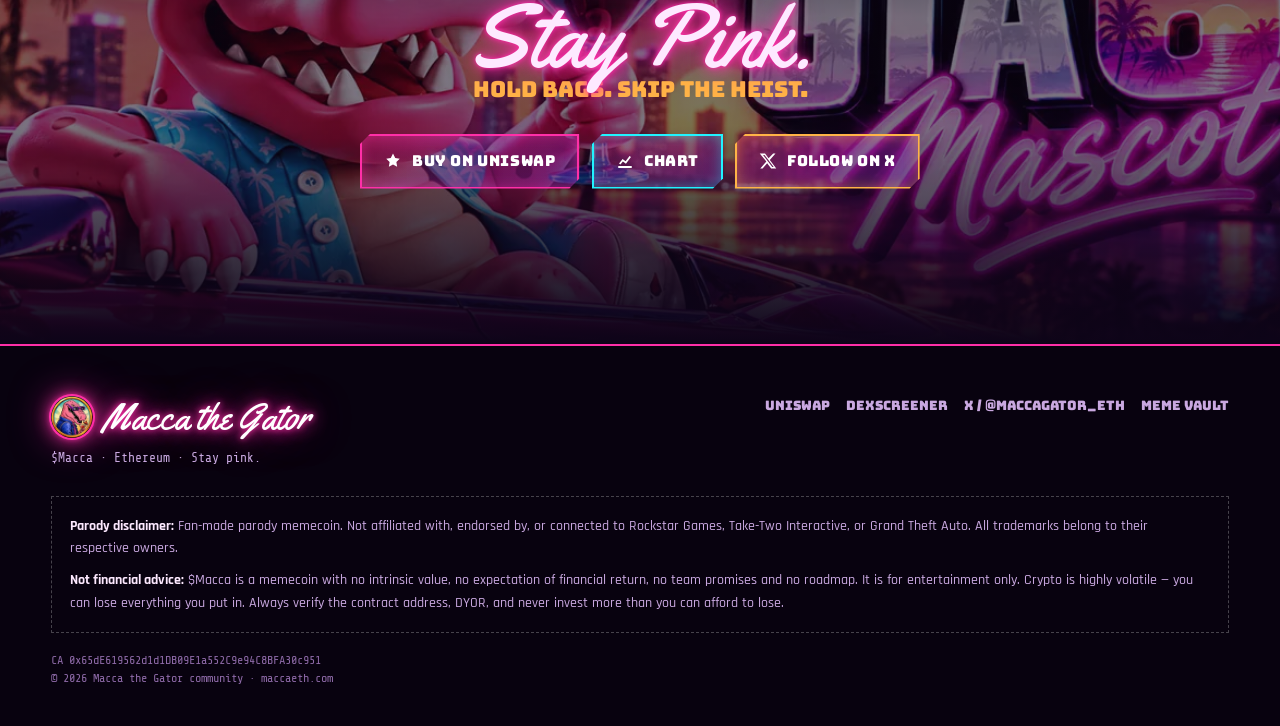
==== commit 89c97a30: "Fix X handle to @MaccaGator_ETH" ====
--- a/index.html
+++ b/index.html
@@ -15,7 +15,7 @@
 <meta property="og:image" content="https://maccaeth.com/og.jpg">
 <meta property="og:image:width" content="1200"><meta property="og:image:height" content="630">
 <meta name="twitter:card" content="summary_large_image">
-<meta name="twitter:site" content="@MaccaofETH">
+<meta name="twitter:site" content="@MaccaGator_ETH">
 <meta name="twitter:title" content="Macca the Gator ($Macca) — Leonida&#x27;s Pink Menace on Ethereum">
 <meta name="twitter:description" content="Leonida&#x27;s hit show. Ethereum&#x27;s pink bag. Macca the Gator ($Macca) — a fan-made parody memecoin on Ethereum. Buy on Uniswap.">
 <meta name="twitter:image" content="https://maccaeth.com/og.jpg">
@@ -69,7 +69,7 @@
       <div class="cta">
   <a class="btn" href="https://app.uniswap.org/swap?chain=ethereum&outputCurrency=0x65dE619562d1d1DB09E1a552C9e94C8BFA30c951" target="_blank" rel="noopener"><svg viewBox="0 0 24 24" fill="currentColor" aria-hidden="true"><path d="M12 2l3 6 6 1-4.5 4.3 1 6.2L12 16.6 6.5 19.5l1-6.2L3 9l6-1z"/></svg> Buy on Uniswap</a>
   <a class="btn cy" href="https://dexscreener.com/ethereum/0xa209d0b77f9b36437768325e06c83924598315ef" target="_blank" rel="noopener"><svg viewBox="0 0 24 24" fill="none" stroke="currentColor" stroke-width="2.4" aria-hidden="true"><path d="M3 20h18M5 16l4-5 4 3 6-8"/></svg> Chart</a>
-  <a class="btn gold" href="https://x.com/MaccaofETH" target="_blank" rel="noopener"><svg viewBox="0 0 24 24" fill="currentColor" aria-hidden="true"><path d="M18.9 2H22l-7.6 8.7L23 22h-6.8l-5.3-6.9L4.8 22H1.7l8.1-9.3L1 2h7l4.8 6.3L18.9 2zm-1.2 18h1.9L7.4 3.9H5.4L17.7 20z"/></svg> Follow on X</a>
+  <a class="btn gold" href="https://x.com/MaccaGator_ETH" target="_blank" rel="noopener"><svg viewBox="0 0 24 24" fill="currentColor" aria-hidden="true"><path d="M18.9 2H22l-7.6 8.7L23 22h-6.8l-5.3-6.9L4.8 22H1.7l8.1-9.3L1 2h7l4.8 6.3L18.9 2zm-1.2 18h1.9L7.4 3.9H5.4L17.7 20z"/></svg> Follow on X</a>
 </div>
       <div class="ca" data-reveal>
   <span class="lbl">CA · ETH</span>
@@ -122,7 +122,7 @@
     <div class="missions">
       <a class="mission m-buy" href="https://app.uniswap.org/swap?chain=ethereum&outputCurrency=0x65dE619562d1d1DB09E1a552C9e94C8BFA30c951" target="_blank" rel="noopener" data-tilt data-reveal><span class="bgimg" style="background-image:url(/img/banner-m.webp)"></span><span class="mtag">MISSION 01</span><div class="in"><h3>The Pink Swap</h3><p>Grab $Macca on Uniswap — Ethereum mainnet, exact CA pre-filled.</p><span class="go">Buy on Uniswap</span></div></a>
       <a class="mission m-chart" href="https://dexscreener.com/ethereum/0xa209d0b77f9b36437768325e06c83924598315ef" target="_blank" rel="noopener" data-tilt data-reveal><span class="bgimg" style="background-image:url(/img/gallery/poster-leonida.webp)"></span><span class="mtag">MISSION 02</span><div class="in"><h3>Stake Out the Chart</h3><p>Watch the candles from the safehouse on DexScreener.</p><span class="go">Open Chart</span></div></a>
-      <a class="mission m-x" href="https://x.com/MaccaofETH" target="_blank" rel="noopener" data-tilt data-reveal><span class="bgimg" style="background-image:url(/img/vault/meme-07-480.webp)"></span><span class="mtag">MISSION 03</span><div class="in"><h3>Join the Crew</h3><p>Follow @MaccaofETH on X for the drops, raids and memes.</p><span class="go">Follow on X</span></div></a>
+      <a class="mission m-x" href="https://x.com/MaccaGator_ETH" target="_blank" rel="noopener" data-tilt data-reveal><span class="bgimg" style="background-image:url(/img/vault/meme-07-480.webp)"></span><span class="mtag">MISSION 03</span><div class="in"><h3>Join the Crew</h3><p>Follow @MaccaGator_ETH on X for the drops, raids and memes.</p><span class="go">Follow on X</span></div></a>
     </div>
     <div class="live" id="live" data-reveal>
       <div><small>PRICE</small><b data-stat="price">—</b></div>
@@ -201,7 +201,7 @@
       <details data-reveal><summary>What chain is it on?</summary><p>Ethereum mainnet. The main liquidity pair is on Uniswap: <code>0xa209D0B77F9b36437768325e06c83924598315ef</code></p></details>
       <details data-reveal><summary>What is the contract address?</summary><p><code>0x65dE619562d1d1DB09E1a552C9e94C8BFA30c951</code> — always double-check it before swapping. Anything else is not us.</p></details>
       <details data-reveal><summary>Where do I buy?</summary><p>On <a href="https://app.uniswap.org/swap?chain=ethereum&outputCurrency=0x65dE619562d1d1DB09E1a552C9e94C8BFA30c951" target="_blank" rel="noopener">Uniswap</a> with ETH. Track it on <a href="https://dexscreener.com/ethereum/0xa209d0b77f9b36437768325e06c83924598315ef" target="_blank" rel="noopener">DexScreener</a>.</p></details>
-      <details data-reveal><summary>Where is the community?</summary><p>On X at <a href="https://x.com/MaccaofETH" target="_blank" rel="noopener">@MaccaofETH</a>.</p></details>
+      <details data-reveal><summary>Where is the community?</summary><p>On X at <a href="https://x.com/MaccaGator_ETH" target="_blank" rel="noopener">@MaccaGator_ETH</a>.</p></details>
       <details data-reveal><summary>Is this official Rockstar / GTA?</summary><p>No. This is a fan-made parody memecoin. Not affiliated with, endorsed by, or connected to Rockstar Games, Take-Two Interactive, or Grand Theft Auto.</p></details>
     </div>
   </div>
@@ -214,7 +214,7 @@
     <div class="cta">
   <a class="btn" href="https://app.uniswap.org/swap?chain=ethereum&outputCurrency=0x65dE619562d1d1DB09E1a552C9e94C8BFA30c951" target="_blank" rel="noopener"><svg viewBox="0 0 24 24" fill="currentColor" aria-hidden="true"><path d="M12 2l3 6 6 1-4.5 4.3 1 6.2L12 16.6 6.5 19.5l1-6.2L3 9l6-1z"/></svg> Buy on Uniswap</a>
   <a class="btn cy" href="https://dexscreener.com/ethereum/0xa209d0b77f9b36437768325e06c83924598315ef" target="_blank" rel="noopener"><svg viewBox="0 0 24 24" fill="none" stroke="currentColor" stroke-width="2.4" aria-hidden="true"><path d="M3 20h18M5 16l4-5 4 3 6-8"/></svg> Chart</a>
-  <a class="btn gold" href="https://x.com/MaccaofETH" target="_blank" rel="noopener"><svg viewBox="0 0 24 24" fill="currentColor" aria-hidden="true"><path d="M18.9 2H22l-7.6 8.7L23 22h-6.8l-5.3-6.9L4.8 22H1.7l8.1-9.3L1 2h7l4.8 6.3L18.9 2zm-1.2 18h1.9L7.4 3.9H5.4L17.7 20z"/></svg> Follow on X</a>
+  <a class="btn gold" href="https://x.com/MaccaGator_ETH" target="_blank" rel="noopener"><svg viewBox="0 0 24 24" fill="currentColor" aria-hidden="true"><path d="M18.9 2H22l-7.6 8.7L23 22h-6.8l-5.3-6.9L4.8 22H1.7l8.1-9.3L1 2h7l4.8 6.3L18.9 2zm-1.2 18h1.9L7.4 3.9H5.4L17.7 20z"/></svg> Follow on X</a>
 </div>
   </div>
 </section>
@@ -233,7 +233,7 @@
       <nav aria-label="Footer">
         <a href="https://app.uniswap.org/swap?chain=ethereum&outputCurrency=0x65dE619562d1d1DB09E1a552C9e94C8BFA30c951" target="_blank" rel="noopener">Uniswap</a>
         <a href="https://dexscreener.com/ethereum/0xa209d0b77f9b36437768325e06c83924598315ef" target="_blank" rel="noopener">DexScreener</a>
-        <a href="https://x.com/MaccaofETH" target="_blank" rel="noopener">X / @MaccaofETH</a>
+        <a href="https://x.com/MaccaGator_ETH" target="_blank" rel="noopener">X / @MaccaGator_ETH</a>
         <a href="/memes">Meme Vault</a>
       </nav>
     </div>
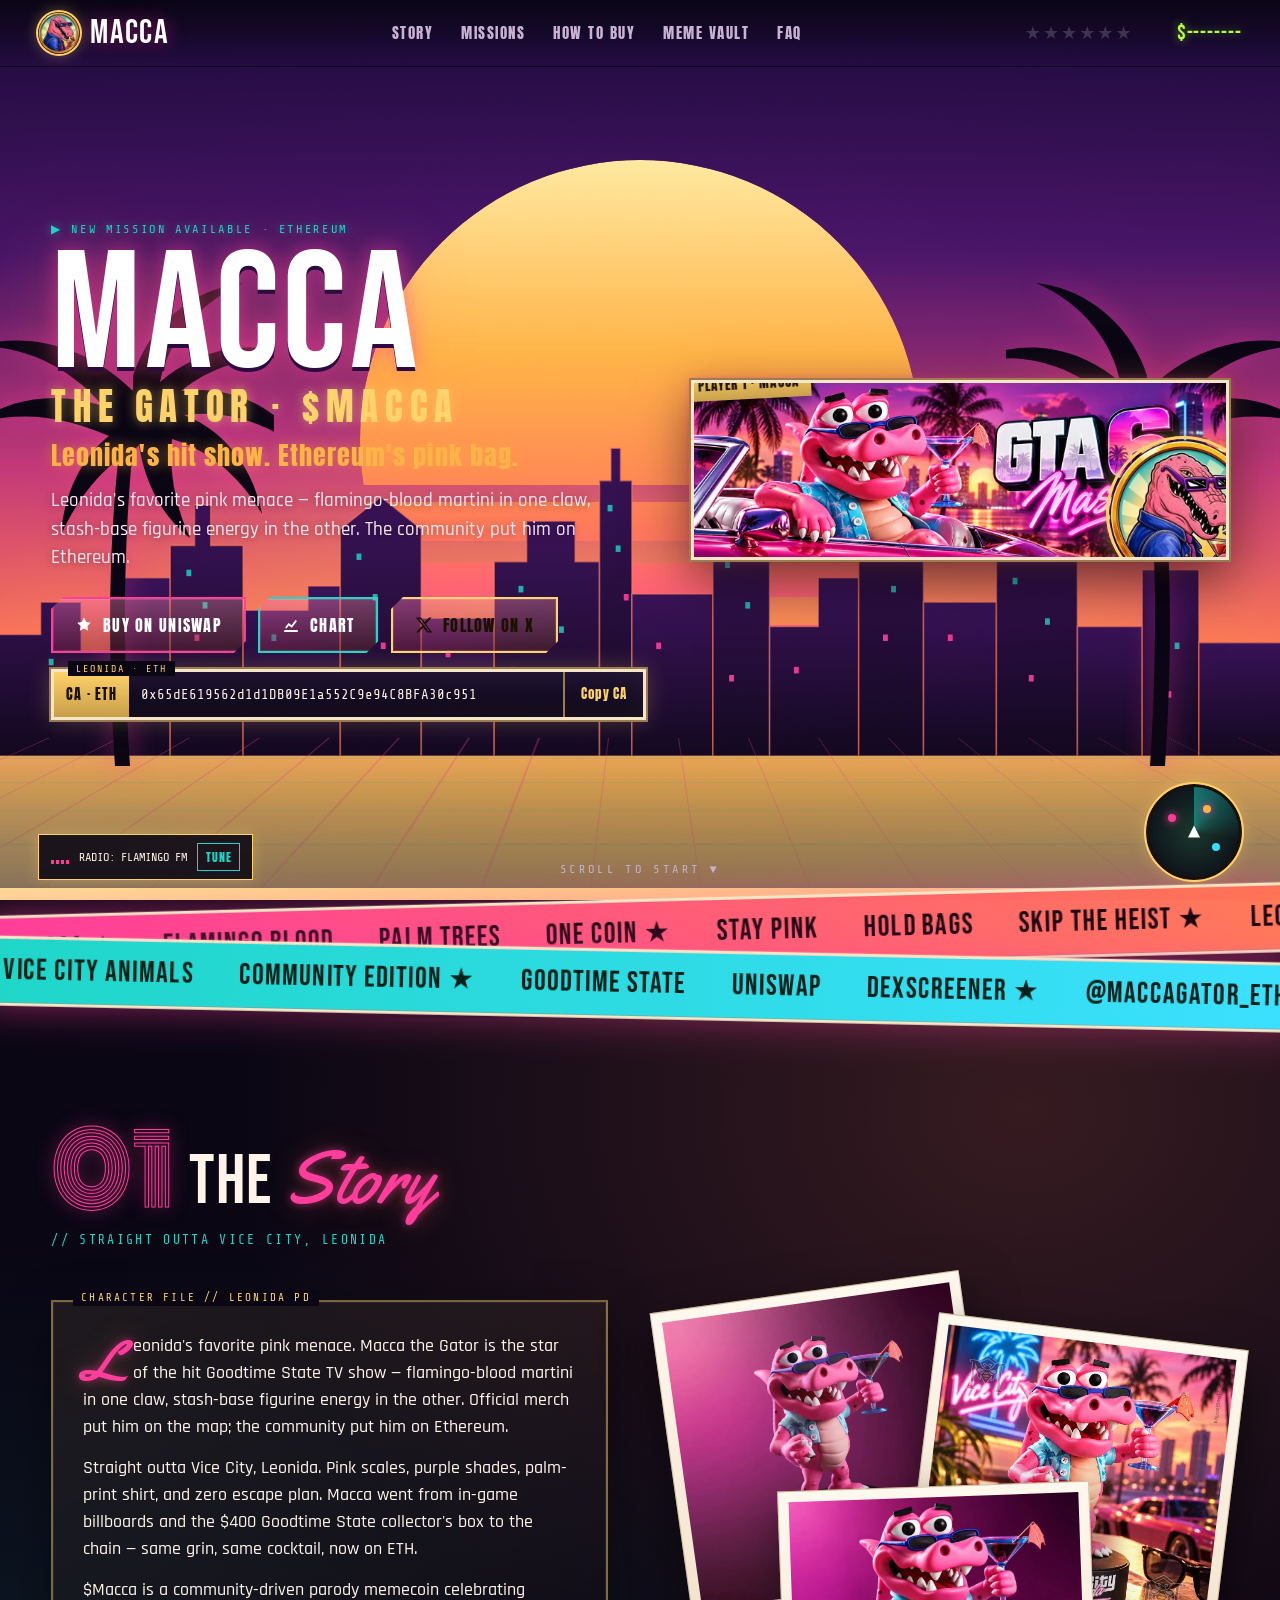
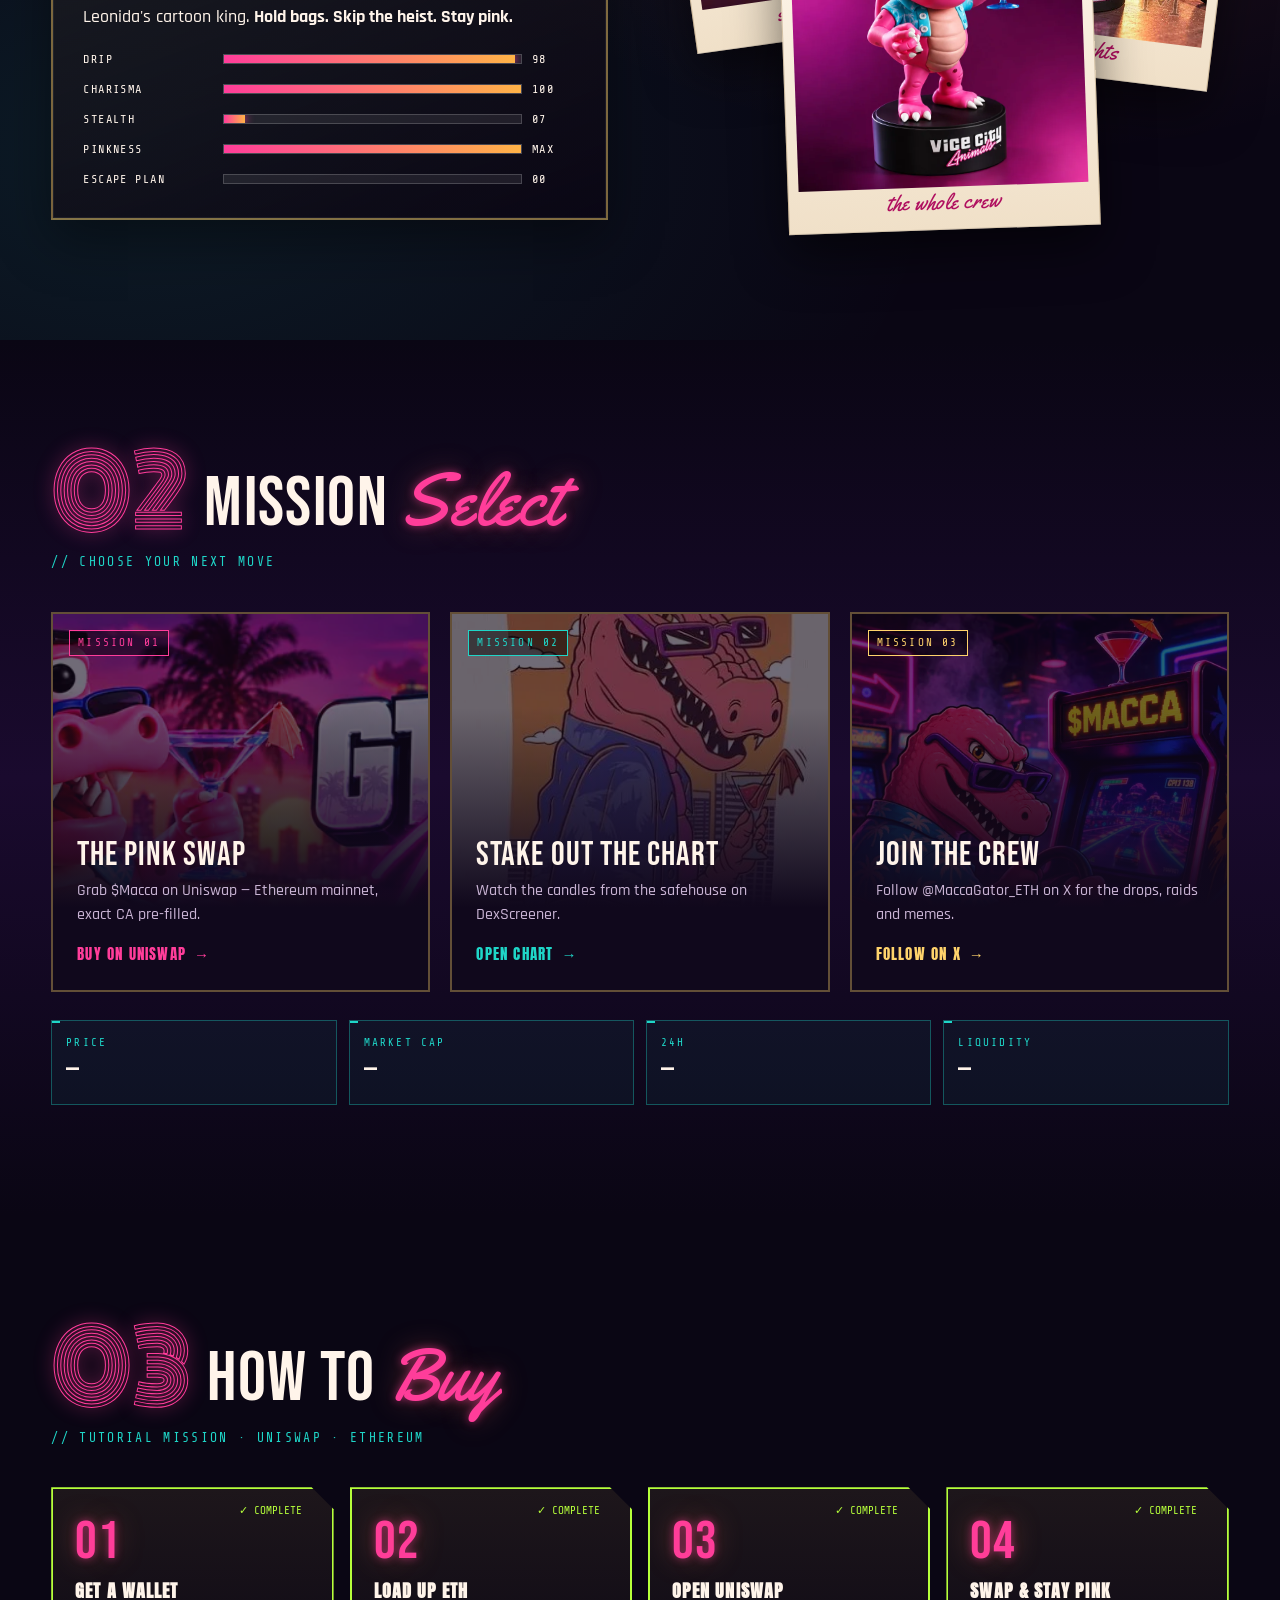
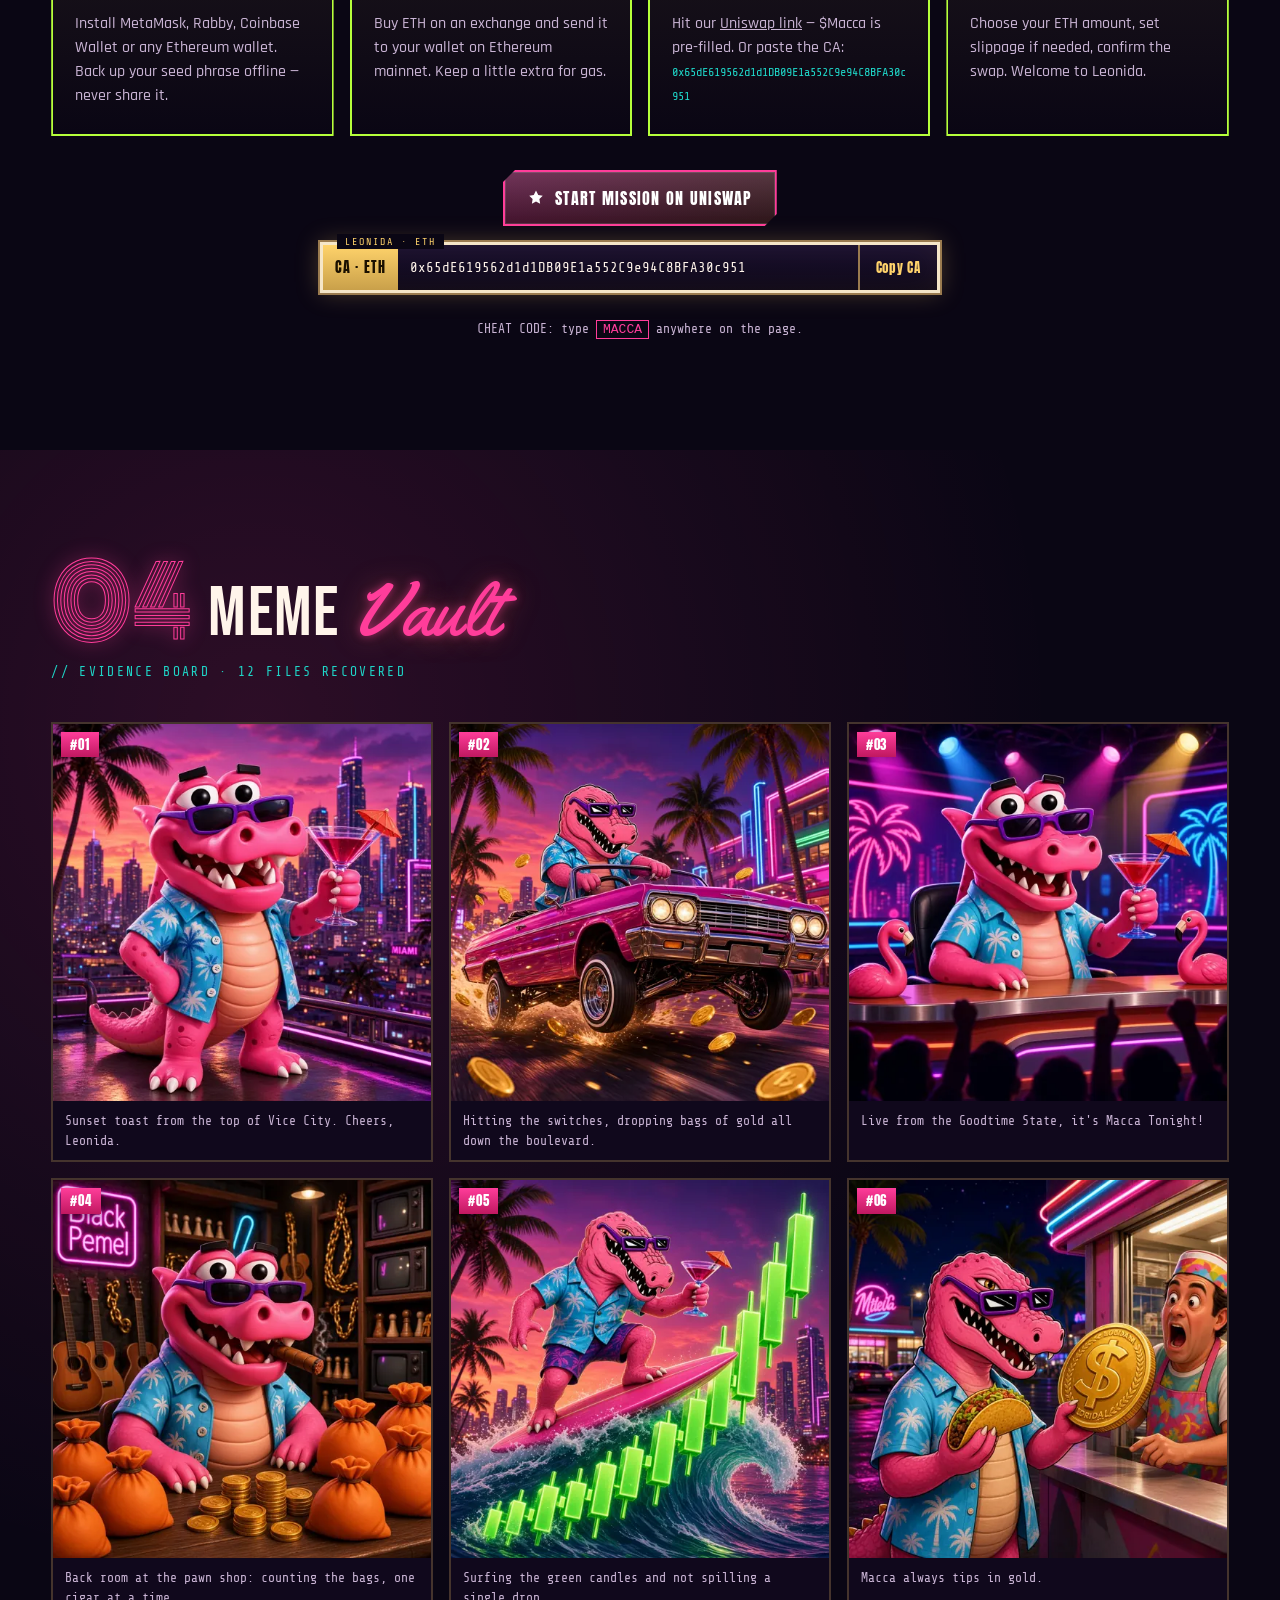
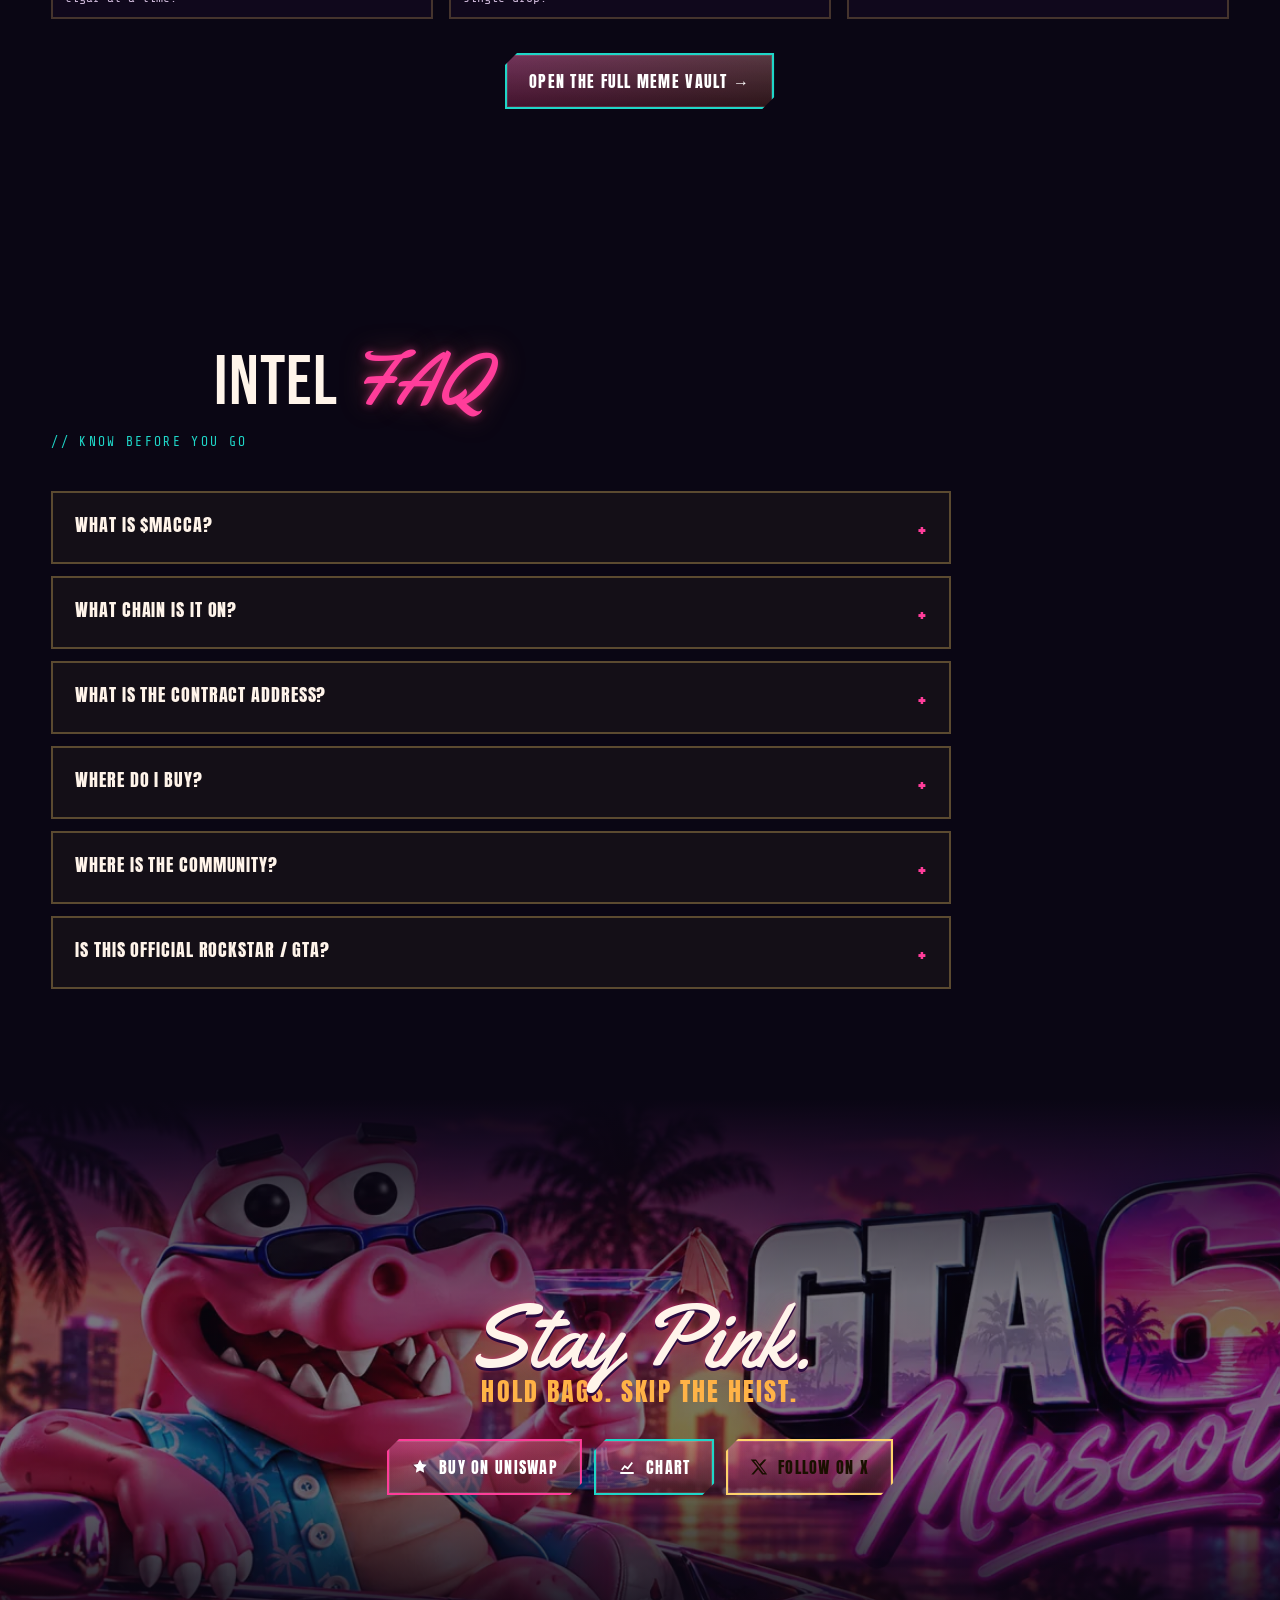
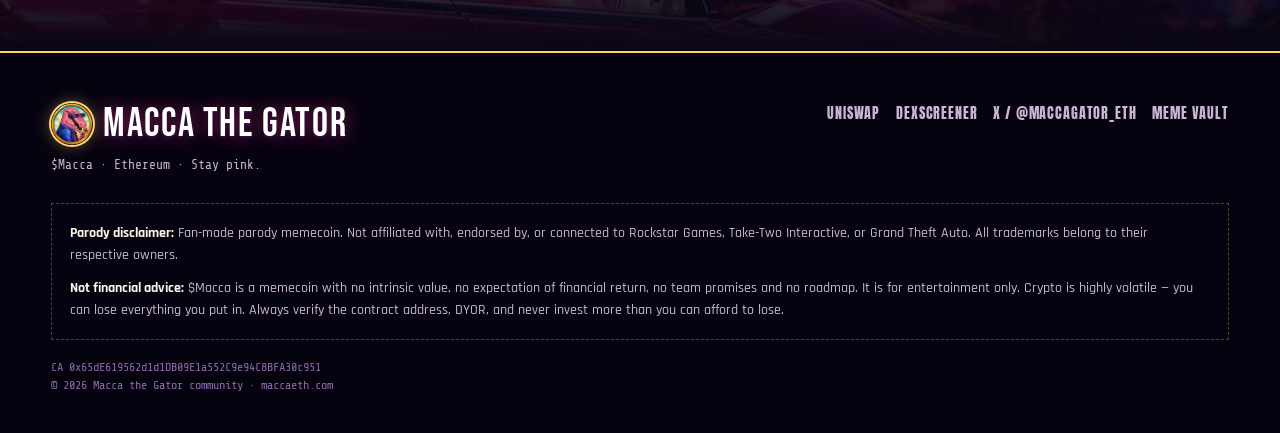
==== commit ad17ffc7: "GTA VI Leonida restyle + fix image aspect squeeze Full Vice City / GTA VI cinematic UI (sunset pinks" ====
--- a/index.html
+++ b/index.html
@@ -6,7 +6,7 @@
 <title>Macca the Gator ($Macca) — Leonida&#x27;s Pink Menace on Ethereum</title>
 <meta name="description" content="Leonida&#x27;s hit show. Ethereum&#x27;s pink bag. Macca the Gator ($Macca) — a fan-made parody memecoin on Ethereum. Buy on Uniswap.">
 <link rel="canonical" href="https://maccaeth.com/">
-<meta name="theme-color" content="#0d0418">
+<meta name="theme-color" content="#0a0614">
 <meta property="og:type" content="website">
 <meta property="og:site_name" content="Macca the Gator">
 <meta property="og:title" content="Macca the Gator ($Macca) — Leonida&#x27;s Pink Menace on Ethereum">
@@ -25,7 +25,8 @@
 <link rel="manifest" href="/site.webmanifest">
 <link rel="preload" href="/fonts/yellowtail-400.woff2" as="font" type="font/woff2" crossorigin>
 <link rel="preload" href="/fonts/bungee-400.woff2" as="font" type="font/woff2" crossorigin>
-<link rel="stylesheet" href="/css/styles.css?v=2">
+<link rel="preload" href="/fonts/bebas-400.woff2" as="font" type="font/woff2" crossorigin>
+<link rel="stylesheet" href="/css/styles.css?v=3">
 <script type="application/ld+json">{"@context": "https://schema.org", "@type": "WebSite", "name": "Macca the Gator ($Macca)", "url": "https://maccaeth.com/"}</script>
 </head>
 <body>
@@ -52,11 +53,11 @@
 <section class="hero" id="top">
   <div class="sky" data-depth="0.05"></div>
   <div class="sun" data-depth="0.15"></div>
-  <div class="city" data-depth="0.3"><svg viewBox="0 0 1600 400" preserveAspectRatio="xMidYMax slice" aria-hidden="true"><defs><linearGradient id="bg1" x1="0" y1="0" x2="0" y2="1"><stop offset="0" stop-color="#2b0750"/><stop offset="1" stop-color="#14022a"/></linearGradient></defs>
-<g fill="url(#bg1)" stroke="#ff2fa8" stroke-opacity=".55" stroke-width="2">
+  <div class="city" data-depth="0.3"><svg viewBox="0 0 1600 400" preserveAspectRatio="xMidYMax slice" aria-hidden="true"><defs><linearGradient id="bg1" x1="0" y1="0" x2="0" y2="1"><stop offset="0" stop-color="#3a1258"/><stop offset="1" stop-color="#12081f"/></linearGradient></defs>
+<g fill="url(#bg1)" stroke="#ff7a59" stroke-opacity=".55" stroke-width="2">
 <path d="M0 400V250h60v-40h50v60h40V180h70v220z"/><path d="M220 400V140h30V90h20v50h40v260z"/><path d="M310 400V220h80v-30h40v210z"/><path d="M430 400V120l50-40 50 40v280z"/><path d="M530 400V230h90v170z"/><path d="M620 400V160h40v-50h60v50h30v240z"/><path d="M750 400V60h14V20h12v40h14v340z"/><path d="M790 400V200h100v200z"/><path d="M890 400V130h70v270z"/><path d="M960 400V240h60v-60h50v220z"/><path d="M1070 400V100l40-30 40 30v300z"/><path d="M1150 400V210h90v190z"/><path d="M1240 400V150h60v-40h40v290z"/><path d="M1340 400V240h80v160z"/><path d="M1420 400V170h70v230z"/><path d="M1490 400V260h110v140z"/></g>
-<g fill="#21f3ff" opacity=".8" class="winds"><rect x="240" y="170" width="6" height="8"/><rect x="260" y="210" width="6" height="8"/><rect x="450" y="150" width="6" height="8"/><rect x="470" y="200" width="6" height="8"/><rect x="650" y="190" width="6" height="8"/><rect x="700" y="240" width="6" height="8"/><rect x="760" y="90" width="6" height="8"/><rect x="770" y="140" width="6" height="8"/><rect x="905" y="160" width="6" height="8"/><rect x="930" y="210" width="6" height="8"/><rect x="1090" y="130" width="6" height="8"/><rect x="1110" y="190" width="6" height="8"/><rect x="1260" y="180" width="6" height="8"/><rect x="1300" y="230" width="6" height="8"/><rect x="1440" y="200" width="6" height="8"/><rect x="1460" y="260" width="6" height="8"/><rect x="70" y="280" width="6" height="8"/><rect x="345" y="250" width="6" height="8"/></g>
-<g fill="#ff5ec4" opacity=".9"><rect x="250" y="250" width="6" height="8"/><rect x="480" y="260" width="6" height="8"/><rect x="640" y="290" width="6" height="8"/><rect x="780" y="200" width="6" height="8"/><rect x="910" y="300" width="6" height="8"/><rect x="1100" y="250" width="6" height="8"/><rect x="1280" y="300" width="6" height="8"/><rect x="1450" y="320" width="6" height="8"/><rect x="560" y="270" width="6" height="8"/><rect x="820" y="260" width="6" height="8"/><rect x="1180" y="250" width="6" height="8"/><rect x="990" y="290" width="6" height="8"/></g></svg></div>
+<g fill="#1fd6c8" opacity=".8" class="winds"><rect x="240" y="170" width="6" height="8"/><rect x="260" y="210" width="6" height="8"/><rect x="450" y="150" width="6" height="8"/><rect x="470" y="200" width="6" height="8"/><rect x="650" y="190" width="6" height="8"/><rect x="700" y="240" width="6" height="8"/><rect x="760" y="90" width="6" height="8"/><rect x="770" y="140" width="6" height="8"/><rect x="905" y="160" width="6" height="8"/><rect x="930" y="210" width="6" height="8"/><rect x="1090" y="130" width="6" height="8"/><rect x="1110" y="190" width="6" height="8"/><rect x="1260" y="180" width="6" height="8"/><rect x="1300" y="230" width="6" height="8"/><rect x="1440" y="200" width="6" height="8"/><rect x="1460" y="260" width="6" height="8"/><rect x="70" y="280" width="6" height="8"/><rect x="345" y="250" width="6" height="8"/></g>
+<g fill="#ff3d9a" opacity=".9"><rect x="250" y="250" width="6" height="8"/><rect x="480" y="260" width="6" height="8"/><rect x="640" y="290" width="6" height="8"/><rect x="780" y="200" width="6" height="8"/><rect x="910" y="300" width="6" height="8"/><rect x="1100" y="250" width="6" height="8"/><rect x="1280" y="300" width="6" height="8"/><rect x="1450" y="320" width="6" height="8"/><rect x="560" y="270" width="6" height="8"/><rect x="820" y="260" width="6" height="8"/><rect x="1180" y="250" width="6" height="8"/><rect x="990" y="290" width="6" height="8"/></g></svg></div>
   <div class="grid"></div>
   <div class="palm l" data-depth="0.6"><svg viewBox="0 0 200 400" aria-hidden="true"><path d="M104 400c-6-90-4-170 6-250l-8-1c-12 80-14 160-8 251z"/><path d="M106 150c-30-30-70-40-104-30 30 0 60 12 84 40-30-10-62-6-86 12 34-10 62-4 90 8-18 14-30 38-32 66 12-26 28-46 50-58l2-2c4 26 16 48 34 62-10-22-14-44-12-66 26 8 46 26 60 50-6-32-26-56-52-66 30-4 58 6 82 26-18-32-50-46-84-42 22-18 52-26 84-20-34-16-70-10-98 14 6-30 28-54 56-66-36 4-64 30-74 62z"/></svg></div>
   <div class="palm r" data-depth="0.6"><svg viewBox="0 0 200 400" aria-hidden="true"><path d="M104 400c-6-90-4-170 6-250l-8-1c-12 80-14 160-8 251z"/><path d="M106 150c-30-30-70-40-104-30 30 0 60 12 84 40-30-10-62-6-86 12 34-10 62-4 90 8-18 14-30 38-32 66 12-26 28-46 50-58l2-2c4 26 16 48 34 62-10-22-14-44-12-66 26 8 46 26 60 50-6-32-26-56-52-66 30-4 58 6 82 26-18-32-50-46-84-42 22-18 52-26 84-20-34-16-70-10-98 14 6-30 28-54 56-66-36 4-64 30-74 62z"/></svg></div>
@@ -89,7 +90,7 @@
 </section>
 
 <div class="marq" aria-hidden="true"><div class="track"><span>$MACCA ★</span><span>FLAMINGO BLOOD</span><span>PALM TREES</span><span>ONE COIN ★</span><span>STAY PINK</span><span>HOLD BAGS</span><span>SKIP THE HEIST ★</span><span>LEONIDA</span><span>ON ETHEREUM ★</span><span>$MACCA ★</span><span>FLAMINGO BLOOD</span><span>PALM TREES</span><span>ONE COIN ★</span><span>STAY PINK</span><span>HOLD BAGS</span><span>SKIP THE HEIST ★</span><span>LEONIDA</span><span>ON ETHEREUM ★</span></div></div>
-<div class="marq alt" aria-hidden="true"><div class="track"><span>VICE CITY ANIMALS</span><span>COMMUNITY EDITION ★</span><span>GOODTIME STATE</span><span>UNISWAP</span><span>DEXSCREENER ★</span><span>@MACCAOFETH</span><span>VICE CITY ANIMALS</span><span>COMMUNITY EDITION ★</span><span>GOODTIME STATE</span><span>UNISWAP</span><span>DEXSCREENER ★</span><span>@MACCAOFETH</span><span>VICE CITY ANIMALS</span><span>COMMUNITY EDITION ★</span><span>GOODTIME STATE</span><span>UNISWAP</span><span>DEXSCREENER ★</span><span>@MACCAOFETH</span></div></div>
+<div class="marq alt" aria-hidden="true"><div class="track"><span>VICE CITY ANIMALS</span><span>COMMUNITY EDITION ★</span><span>GOODTIME STATE</span><span>UNISWAP</span><span>DEXSCREENER ★</span><span>@MACCAGATOR_ETH</span><span>VICE CITY ANIMALS</span><span>COMMUNITY EDITION ★</span><span>GOODTIME STATE</span><span>UNISWAP</span><span>DEXSCREENER ★</span><span>@MACCAGATOR_ETH</span><span>VICE CITY ANIMALS</span><span>COMMUNITY EDITION ★</span><span>GOODTIME STATE</span><span>UNISWAP</span><span>DEXSCREENER ★</span><span>@MACCAGATOR_ETH</span></div></div>
 
 <section id="about">
   <div class="wrap">
@@ -245,11 +246,11 @@
   </div>
 </footer>
 <div class="radio" id="radio"><div class="eq" aria-hidden="true"><i></i><i></i><i></i><i></i></div><span class="lbl2">RADIO: <span id="station">FLAMINGO FM</span></span><button type="button" id="radioBtn" aria-pressed="false">TUNE</button></div>
-<div class="minimap" aria-hidden="true"><div class="sweep"></div><span class="dot" style="left:22%;top:30%"></span><span class="dot" style="left:70%;top:62%;background:var(--cyan);box-shadow:var(--cglow)"></span><span class="dot" style="left:60%;top:20%;background:var(--sun)"></span><svg class="prog" viewBox="0 0 100 100"><circle id="progc" cx="50" cy="50" r="48" fill="none" stroke="#ff2fa8" stroke-width="4" stroke-dasharray="301.6" stroke-dashoffset="301.6" transform="rotate(-90 50 50)"/></svg><span class="me"></span></div>
+<div class="minimap" aria-hidden="true"><div class="sweep"></div><span class="dot" style="left:22%;top:30%"></span><span class="dot" style="left:70%;top:62%;background:var(--cyan);box-shadow:var(--cglow)"></span><span class="dot" style="left:60%;top:20%;background:var(--sun)"></span><svg class="prog" viewBox="0 0 100 100"><circle id="progc" cx="50" cy="50" r="48" fill="none" stroke="#ff7a59" stroke-width="4" stroke-dasharray="301.6" stroke-dashoffset="301.6" transform="rotate(-90 50 50)"/></svg><span class="me"></span></div>
 <div id="toast" role="status" aria-live="polite"><b>MISSION PASSED!</b><span>CA copied · +RESPECT</span></div>
 <script src="/js/vendor/lenis.min.js" defer></script>
 <script src="/js/vendor/gsap.min.js" defer></script>
 <script src="/js/vendor/ScrollTrigger.min.js" defer></script>
-<script src="/js/main.js?v=2" defer></script>
+<script src="/js/main.js?v=3" defer></script>
 </body>
 </html>
--- a/css/styles.css
+++ b/css/styles.css
@@ -4,232 +4,380 @@
 @font-face{font-family:"Rajdhani";src:url(/fonts/rajdhani-500.woff2) format("woff2");font-weight:500;font-display:swap}
 @font-face{font-family:"Rajdhani";src:url(/fonts/rajdhani-700.woff2) format("woff2");font-weight:700;font-display:swap}
 @font-face{font-family:"STM";src:url(/fonts/share-tech-mono-400.woff2) format("woff2");font-display:swap}
-:root{--bg:#0d0418;--bg2:#1a0630;--pink:#ff2fa8;--hot:#ff5ec4;--cyan:#21f3ff;--purple:#9b38ff;--sun:#ffb347;--lime:#b6ff3b;--ink:#fde9ff;--mut:#c9a8e0;--glow:0 0 6px var(--pink),0 0 18px var(--pink),0 0 40px rgba(255,47,168,.6);--cglow:0 0 6px var(--cyan),0 0 22px rgba(33,243,255,.7)}
+@font-face{font-family:"Bebas";src:url(/fonts/bebas-400.woff2) format("woff2");font-display:swap}
+@font-face{font-family:"Anton";src:url(/fonts/anton-400.woff2) format("woff2");font-display:swap}
+
+:root{
+  --bg:#0a0614;--bg2:#140a22;--panel:#160d2a;--ink:#fff4ea;--mut:#c9b4d4;
+  --pink:#ff3d9a;--hot:#ff6b9d;--coral:#ff7a59;--sun:#ffb347;--gold:#ffd36b;
+  --teal:#1fd6c8;--cyan:#3ce0ff;--purple:#8b3dff;--lime:#b6ff3b;
+  --chrome1:#f5e6c8;--chrome2:#9a7b4f;--chrome3:#2a1a0a;
+  --glow:0 0 8px rgba(255,61,154,.55),0 0 28px rgba(255,122,89,.35);
+  --tglow:0 0 8px rgba(31,214,200,.55),0 0 22px rgba(60,224,255,.35);
+  --display:"Bebas",Impact,"Arial Narrow",sans-serif;
+  --script:"Yellowtail",cursive;
+  --ui:"Anton",Impact,sans-serif;
+  --body:Rajdhani,system-ui,sans-serif;
+  --mono:STM,ui-monospace,monospace;
+  --hair:rgba(255,244,234,.14);
+}
+
 *{box-sizing:border-box;margin:0;padding:0}
 html{scroll-behavior:auto;-webkit-text-size-adjust:100%}
 html.lenis,html.lenis body{height:auto}
 .lenis.lenis-smooth{scroll-behavior:auto!important}
-body{background:var(--bg);color:var(--ink);font-family:Rajdhani,system-ui,sans-serif;font-weight:500;font-size:18px;line-height:1.5;overflow-x:hidden;cursor:crosshair}
-img{max-width:100%;display:block}
+body{background:var(--bg);color:var(--ink);font-family:var(--body);font-weight:500;font-size:18px;line-height:1.5;overflow-x:hidden;cursor:crosshair}
+img{max-width:100%;height:auto;display:block;object-fit:cover}
 a{color:inherit}
 button{font:inherit;color:inherit;background:none;border:0;cursor:pointer}
 ::selection{background:var(--pink);color:#fff}
-.mono{font-family:STM,ui-monospace,monospace}
+.mono{font-family:var(--mono)}
 .wrap{width:min(1180px,92vw);margin:0 auto}
-/* CRT overlay */
-.crt{pointer-events:none;position:fixed;inset:0;z-index:90;background:repeating-linear-gradient(0deg,rgba(0,0,0,.18) 0 1px,transparent 1px 3px);mix-blend-mode:multiply}
-.crt::after{content:"";position:absolute;inset:0;background:radial-gradient(ellipse at center,transparent 55%,rgba(0,0,0,.55) 100%);animation:flick 4s infinite steps(1)}
-@keyframes flick{0%,97%{opacity:1}98%{opacity:.85}99%{opacity:1}}
+
+/* Film grain + vignette (GTA VI cinematic, not CRT cyberpunk) */
+.crt{pointer-events:none;position:fixed;inset:0;z-index:90;
+  background-image:
+    url("data:image/svg+xml,%3Csvg xmlns='http://www.w3.org/2000/svg' width='180' height='180'%3E%3Cfilter id='n'%3E%3CfeTurbulence type='fractalNoise' baseFrequency='.85' numOctaves='2' stitchTiles='stitch'/%3E%3C/filter%3E%3Crect width='100%25' height='100%25' filter='url(%23n)' opacity='.55'/%3E%3C/svg%3E");
+  opacity:.09;mix-blend-mode:overlay}
+.crt::after{content:"";position:absolute;inset:0;
+  background:radial-gradient(ellipse at center,transparent 42%,rgba(8,4,16,.72) 100%);
+  opacity:1;mix-blend-mode:multiply;animation:none}
 body.no-crt .crt{display:none}
-/* loader */
-#loader{position:fixed;inset:0;z-index:200;background:linear-gradient(180deg,#12021f,#3a0751 60%,#ff2fa8 140%);display:grid;place-items:center;text-align:center;transition:opacity .6s,visibility .6s}
+
+/* loader — Rockstar-ish boot */
+#loader{position:fixed;inset:0;z-index:200;
+  background:linear-gradient(180deg,#1a0a28 0%,#3a1248 40%,#ff6b5a 85%,#ffb347 120%);
+  display:grid;place-items:center;text-align:center;transition:opacity .6s,visibility .6s}
 #loader.done{opacity:0;visibility:hidden}
-#loader .ld-logo{width:120px;border-radius:50%;box-shadow:var(--glow);animation:spin 2.4s linear infinite}
+#loader .ld-logo{width:120px;height:120px;border-radius:50%;object-fit:cover;
+  box-shadow:0 0 0 3px var(--gold),0 0 40px rgba(255,179,71,.55);animation:spin 2.4s linear infinite}
 @keyframes spin{to{transform:rotateY(360deg)}}
-#loader h2{font-family:Yellowtail;font-size:clamp(48px,9vw,96px);color:#fff;text-shadow:var(--glow);margin:.2em 0 0}
-#loader .bar{width:min(380px,70vw);height:10px;border:2px solid var(--cyan);margin:18px auto 8px;box-shadow:var(--cglow)}
+#loader h2{font-family:var(--script);font-size:clamp(48px,9vw,96px);color:#fff;text-shadow:0 4px 0 #2a0b3f,var(--glow);margin:.2em 0 0;font-weight:400}
+#loader .bar{width:min(380px,70vw);height:10px;border:2px solid var(--teal);margin:18px auto 8px;box-shadow:var(--tglow);background:rgba(0,0,0,.35)}
 #loader .bar i{display:block;height:100%;width:0;background:linear-gradient(90deg,var(--pink),var(--sun));transition:width .2s}
-#loader .tip{font-family:STM;color:var(--mut);font-size:14px;max-width:420px;margin:0 auto;padding:0 20px}
-/* cursor trail */
+#loader .tip{font-family:var(--mono);color:rgba(255,244,234,.75);font-size:14px;max-width:420px;margin:0 auto;padding:0 20px}
+
 #trail{position:fixed;inset:0;pointer-events:none;z-index:95}
-/* HUD */
-.hud{position:fixed;top:0;left:0;right:0;z-index:80;display:flex;align-items:center;justify-content:space-between;gap:12px;padding:12px 3vw;background:linear-gradient(180deg,rgba(13,4,24,.92),rgba(13,4,24,0));transition:background .3s}
-.hud.scrolled{background:rgba(13,4,24,.86);backdrop-filter:blur(8px);border-bottom:1px solid rgba(255,47,168,.35)}
+
+/* HUD — Rockstar chrome */
+.hud{position:fixed;top:0;left:0;right:0;z-index:80;display:flex;align-items:center;justify-content:space-between;gap:12px;padding:12px 3vw;
+  background:linear-gradient(180deg,rgba(10,6,20,.94),rgba(10,6,20,0));transition:background .3s,border-color .3s;border-bottom:1px solid transparent}
+.hud.scrolled{background:rgba(10,6,20,.88);backdrop-filter:blur(10px);border-bottom-color:rgba(255,61,154,.35)}
 .brand{display:flex;align-items:center;gap:10px;text-decoration:none}
-.brand img{width:42px;height:42px;border-radius:50%;box-shadow:0 0 0 2px var(--pink),var(--glow)}
-.brand b{font-family:Yellowtail;font-size:30px;color:#fff;text-shadow:var(--glow);font-weight:400;line-height:1}
-.nav{display:flex;gap:4px;font-family:Bungee;font-size:12px;letter-spacing:.06em}
-.nav a{text-decoration:none;padding:8px 10px;border:1px solid transparent;transition:.2s;color:var(--mut)}
-.nav a:hover,.nav a.on{color:#fff;border-color:var(--pink);box-shadow:inset 0 0 12px rgba(255,47,168,.5);text-shadow:0 0 8px var(--pink)}
+.brand img{width:42px;height:42px;border-radius:50%;object-fit:cover;
+  box-shadow:0 0 0 2px var(--gold),0 0 16px rgba(255,211,107,.45)}
+.brand b{font-family:var(--display);font-size:34px;color:#fff;letter-spacing:.04em;font-weight:400;line-height:1;
+  text-shadow:0 2px 0 #2a0b3f,0 0 18px rgba(255,61,154,.5)}
+.nav{display:flex;gap:2px;font-family:var(--ui);font-size:15px;letter-spacing:.1em;text-transform:uppercase}
+.nav a{text-decoration:none;padding:8px 12px;border:1px solid transparent;transition:.2s;color:var(--mut)}
+.nav a:hover,.nav a.on{color:#fff;border-color:rgba(255,211,107,.55);background:rgba(255,211,107,.08);text-shadow:0 0 10px rgba(255,211,107,.5)}
 .hud-r{display:flex;align-items:center;gap:14px}
 .wanted{display:flex;gap:2px;font-size:18px;color:rgba(255,255,255,.18)}
 .wanted i{font-style:normal;transition:.3s}
-.wanted i.lit{color:var(--sun);text-shadow:0 0 10px var(--sun);animation:blink 1s infinite}
+.wanted i.lit{color:var(--gold);text-shadow:0 0 10px var(--gold);animation:blink 1s infinite}
 @keyframes blink{50%{opacity:.45}}
-.cash{font-family:Bungee;color:var(--lime);text-shadow:0 0 10px rgba(182,255,59,.6);font-size:16px;min-width:96px;text-align:right}
-.burger{display:none;width:42px;height:42px;border:2px solid var(--pink);box-shadow:var(--glow)}
+.cash{font-family:var(--display);color:var(--lime);text-shadow:0 0 10px rgba(182,255,59,.55);font-size:22px;min-width:96px;text-align:right;letter-spacing:.04em}
+.burger{display:none;width:42px;height:42px;border:2px solid var(--gold);background:rgba(0,0,0,.35)}
 .burger span{display:block;width:20px;height:2px;background:#fff;margin:4px auto}
-/* Buttons */
-.btn{--c:var(--pink);position:relative;display:inline-flex;align-items:center;gap:10px;font-family:Bungee;font-size:15px;letter-spacing:.04em;text-decoration:none;padding:14px 22px;color:#fff;background:linear-gradient(135deg,rgba(255,47,168,.25),rgba(155,56,255,.25));border:2px solid var(--c);box-shadow:0 0 14px color-mix(in srgb,var(--c) 70%,transparent),inset 0 0 14px color-mix(in srgb,var(--c) 40%,transparent);clip-path:polygon(10px 0,100% 0,100% calc(100% - 10px),calc(100% - 10px) 100%,0 100%,0 10px);transition:transform .15s,box-shadow .2s,background .2s;will-change:transform}
-.btn:hover{background:var(--c);color:#14001f;box-shadow:0 0 30px var(--c)}
-.btn.cy{--c:var(--cyan)}
-.btn.gold{--c:var(--sun)}
-.btn svg{width:18px;height:18px}
-.btn .k{font-family:STM;font-size:11px;opacity:.75;border:1px solid currentColor;padding:0 5px}
-/* hero */
-.hero{position:relative;min-height:100svh;overflow:hidden;display:flex;align-items:center;padding:110px 0 60px;isolation:isolate}
-.sky{position:absolute;inset:0;z-index:-5;background:linear-gradient(180deg,#120225 0%,#3b0a64 38%,#a21a8f 62%,#ff6a8a 78%,#ffb36b 100%)}
-.sun{position:absolute;z-index:-4;left:50%;bottom:22%;width:min(56vw,620px);aspect-ratio:1;transform:translateX(-50%);border-radius:50%;background:linear-gradient(180deg,#ffe36b,#ff8a3c 45%,#ff2fa8 80%);box-shadow:0 0 120px rgba(255,90,170,.8);-webkit-mask:repeating-linear-gradient(180deg,#000 0 62%,transparent 62% 64%,#000 64% 70%,transparent 70% 73%,#000 73% 78%,transparent 78% 82%,#000 82% 86%,transparent 86% 91%,#000 91% 94%,transparent 94%);mask:repeating-linear-gradient(180deg,#000 0 62%,transparent 62% 64%,#000 64% 70%,transparent 70% 73%,#000 73% 78%,transparent 78% 82%,#000 82% 86%,transparent 86% 91%,#000 91% 94%,transparent 94%)}
-.skyline{position:absolute;left:-5%;right:-5%;bottom:20%;height:32%;z-index:-3;background:url(/img/gallery/fig-neon-city.webp) center/cover;opacity:0;}
-.city{position:absolute;left:0;right:0;bottom:18%;z-index:-3;height:38%}
-.city svg{width:100%;height:100%}
-.grid{position:absolute;left:-50%;right:-50%;bottom:0;height:22%;z-index:-2;background:linear-gradient(transparent 0 0),repeating-linear-gradient(90deg,rgba(255,47,168,.9) 0 2px,transparent 2px 80px),repeating-linear-gradient(0deg,rgba(255,47,168,.9) 0 2px,transparent 2px 40px),linear-gradient(180deg,#2a0640,#0d0418);transform:perspective(300px) rotateX(60deg);transform-origin:top;animation:gridmove 1.6s linear infinite}
-@keyframes gridmove{to{background-position:0 0,0 0,0 40px,0 0}}
-.palm{position:absolute;bottom:16%;z-index:-1;width:min(28vw,320px);fill:#12001f;filter:drop-shadow(0 0 12px rgba(255,47,168,.55))}
-.palm.l{left:-3vw}.palm.r{right:-3vw;transform:scaleX(-1)}
-.hero-in{display:grid;grid-template-columns:1.1fr .9fr;gap:4vw;align-items:center}
-.kick{font-family:STM;color:var(--cyan);text-shadow:var(--cglow);letter-spacing:.2em;font-size:13px;margin-bottom:10px}
+
+/* Buttons — chrome bevel */
+.btn{--c:var(--pink);position:relative;display:inline-flex;align-items:center;gap:10px;
+  font-family:var(--ui);font-size:16px;letter-spacing:.08em;text-transform:uppercase;text-decoration:none;
+  padding:14px 22px;color:#fff;
+  background:linear-gradient(180deg,rgba(255,255,255,.12),rgba(0,0,0,.25)),linear-gradient(135deg,rgba(255,61,154,.35),rgba(255,122,89,.2));
+  border:2px solid var(--c);
+  box-shadow:0 0 0 1px rgba(255,255,255,.12) inset,0 0 18px color-mix(in srgb,var(--c) 55%,transparent);
+  clip-path:polygon(12px 0,100% 0,100% calc(100% - 12px),calc(100% - 12px) 100%,0 100%,0 12px);
+  transition:transform .15s,box-shadow .2s,background .2s;will-change:transform}
+.btn:hover{background:var(--c);color:#14001f;box-shadow:0 0 28px var(--c);transform:translateY(-1px)}
+.btn.cy{--c:var(--teal)}
+.btn.gold{--c:var(--gold);color:#1a1000}
+.btn.gold:hover{color:#1a1000}
+.btn svg{width:18px;height:18px;flex:none}
+.btn .k{font-family:var(--mono);font-size:11px;opacity:.75;border:1px solid currentColor;padding:0 5px}
+
+/* ===== HERO — GTA VI Leonida sunset ===== */
+.hero{position:relative;min-height:100svh;overflow:hidden;display:flex;align-items:center;padding:110px 0 70px;isolation:isolate}
+.sky{position:absolute;inset:0;z-index:-5;
+  background:
+    radial-gradient(ellipse 80% 50% at 50% 78%,rgba(255,179,71,.55),transparent 70%),
+    linear-gradient(180deg,#1a0a3a 0%,#4a1568 28%,#c43a7a 52%,#ff7a59 72%,#ffc56b 88%,#ffe3a0 100%)}
+.sun{position:absolute;z-index:-4;left:50%;bottom:20%;width:min(52vw,560px);aspect-ratio:1;transform:translateX(-50%);border-radius:50%;
+  background:linear-gradient(180deg,#ffe9a0,#ffb347 35%,#ff7a59 65%,#ff3d9a 95%);
+  box-shadow:0 0 100px rgba(255,122,89,.7),0 0 200px rgba(255,61,154,.35);
+  -webkit-mask:repeating-linear-gradient(180deg,#000 0 58%,transparent 58% 61%,#000 61% 68%,transparent 68% 72%,#000 72% 78%,transparent 78% 83%,#000 83% 88%,transparent 88% 93%,#000 93%);
+  mask:repeating-linear-gradient(180deg,#000 0 58%,transparent 58% 61%,#000 61% 68%,transparent 68% 72%,#000 72% 78%,transparent 78% 83%,#000 83% 88%,transparent 88% 93%,#000 93%)}
+.skyline{position:absolute;left:-5%;right:-5%;bottom:20%;height:32%;z-index:-3;opacity:0}
+.city{position:absolute;left:0;right:0;bottom:16%;z-index:-3;height:36%}
+.city svg{width:100%;height:100%;object-fit:cover}
+.grid{position:absolute;left:-40%;right:-40%;bottom:-2%;height:20%;z-index:-2;
+  background:
+    linear-gradient(180deg,transparent,rgba(10,6,20,.85)),
+    repeating-linear-gradient(90deg,rgba(255,61,154,.55) 0 1.5px,transparent 1.5px 70px),
+    repeating-linear-gradient(0deg,rgba(31,214,200,.4) 0 1.5px,transparent 1.5px 36px);
+  transform:perspective(420px) rotateX(58deg);transform-origin:top;opacity:.55;animation:gridmove 2s linear infinite}
+@keyframes gridmove{to{background-position:0 0,0 0,0 36px}}
+.palm{position:absolute;bottom:14%;z-index:-1;width:min(26vw,300px);fill:#0a0614;filter:drop-shadow(0 0 14px rgba(255,61,154,.4))}
+.palm.l{left:-2vw}.palm.r{right:-2vw;transform:scaleX(-1)}
+
+.hero-in{display:grid;grid-template-columns:1.05fr .95fr;gap:3.5vw;align-items:center;position:relative;z-index:2}
+.kick{font-family:var(--mono);color:var(--teal);text-shadow:var(--tglow);letter-spacing:.22em;font-size:12px;margin-bottom:10px;text-transform:uppercase}
 .kick::before{content:"▶ "}
-.title{font-family:Yellowtail;font-weight:400;line-height:.85;font-size:clamp(72px,13vw,180px);color:#fff;text-shadow:0 0 4px #fff,0 0 14px var(--pink),0 0 40px var(--pink),0 0 80px var(--purple);transform:rotate(-6deg);transform-origin:left;margin:10px 0 20px}
-.title small{display:block;font-family:Bungee;font-size:.24em;letter-spacing:.12em;color:var(--cyan);text-shadow:var(--cglow);transform:rotate(6deg) translate(.4em,.2em);margin-top:.2em}
-.tagline{font-family:Bungee;font-size:clamp(18px,2.2vw,26px);color:var(--sun);text-shadow:0 0 12px rgba(255,179,71,.6);margin-bottom:14px}
-.lead{font-size:20px;max-width:560px;color:#f7dcff}
-.cta{display:flex;flex-wrap:wrap;gap:12px;margin:26px 0 16px}
-.ca{display:flex;align-items:stretch;max-width:600px;border:2px solid var(--cyan);box-shadow:var(--cglow);background:rgba(13,4,24,.75)}
-.ca .lbl{font-family:Bungee;font-size:12px;background:var(--cyan);color:#06111a;padding:12px 10px;display:flex;align-items:center}
-.ca code{flex:1;font-family:STM;font-size:clamp(11px,1.35vw,15px);padding:12px;overflow-wrap:anywhere;align-self:center}
-.ca button{font-family:Bungee;font-size:12px;padding:0 16px;border-left:2px solid var(--cyan);transition:.2s;white-space:nowrap}
-.ca button:hover{background:var(--cyan);color:#06111a}
+.title{font-family:var(--display);font-weight:400;line-height:.82;font-size:clamp(72px,14vw,168px);color:#fff;
+  text-shadow:0 4px 0 #2a0b3f,0 0 20px rgba(255,61,154,.55),0 0 60px rgba(255,122,89,.35);
+  letter-spacing:.02em;margin:6px 0 14px;text-transform:uppercase}
+.title small{display:block;font-family:var(--ui);font-size:.22em;letter-spacing:.18em;color:var(--gold);
+  text-shadow:0 0 12px rgba(255,211,107,.55);margin-top:.15em}
+.tagline{font-family:var(--ui);font-size:clamp(18px,2.2vw,26px);color:var(--sun);text-shadow:0 0 14px rgba(255,179,71,.5);margin-bottom:12px;letter-spacing:.04em}
+.lead{font-size:19px;max-width:540px;color:#ffe8f4;text-shadow:0 1px 8px rgba(0,0,0,.45)}
+.cta{display:flex;flex-wrap:wrap;gap:12px;margin:24px 0 16px}
+
+/* License-plate CA motif */
+.ca{display:flex;align-items:stretch;max-width:620px;
+  border:3px solid var(--chrome1);
+  background:linear-gradient(180deg,#1a1030,#0e0818);
+  box-shadow:0 0 0 2px var(--chrome2),0 0 24px rgba(255,211,107,.25),inset 0 0 30px rgba(255,211,107,.06);
+  position:relative}
+.ca::before{content:"LEONIDA · ETH";position:absolute;top:-11px;left:14px;font-family:var(--mono);font-size:10px;letter-spacing:.2em;
+  background:var(--bg);padding:0 8px;color:var(--gold)}
+.ca .lbl{font-family:var(--ui);font-size:14px;letter-spacing:.08em;background:linear-gradient(180deg,var(--gold),#c9a04a);color:#1a1000;padding:12px 12px;display:flex;align-items:center}
+.ca code{flex:1;font-family:var(--mono);font-size:clamp(11px,1.35vw,14px);padding:12px;overflow-wrap:anywhere;align-self:center;color:var(--ink)}
+.ca button{font-family:var(--ui);font-size:13px;letter-spacing:.06em;padding:0 16px;border-left:2px solid var(--chrome2);transition:.2s;white-space:nowrap;color:var(--gold)}
+.ca button:hover{background:var(--gold);color:#1a1000}
+
+/* Hero art frame — preserve banner 3:1, never stretch */
 .hero-card{position:relative;perspective:900px}
-.tilt{position:relative;transform-style:preserve-3d;transition:transform .12s ease-out;border:3px solid var(--pink);box-shadow:var(--glow);background:#000}
-.tilt img{width:100%}
-.tilt .logo-badge{position:absolute;width:34%;right:-8%;bottom:-14%;border-radius:50%;transform:translateZ(60px);box-shadow:0 0 0 3px var(--sun),0 0 30px var(--sun);animation:bob 3s ease-in-out infinite}
+.tilt{position:relative;transform-style:preserve-3d;transition:transform .12s ease-out;
+  aspect-ratio:3/1;width:100%;overflow:hidden;
+  border:3px solid var(--chrome1);
+  box-shadow:0 0 0 2px var(--chrome2),0 20px 50px rgba(0,0,0,.55),var(--glow);
+  background:#000}
+.tilt picture,.tilt > img:not(.logo-badge){position:absolute;inset:0;width:100%;height:100%}
+.tilt picture img,.tilt > img:not(.logo-badge){width:100%;height:100%;object-fit:cover;object-position:center;display:block}
+.tilt .logo-badge{position:absolute;width:28%;height:auto;aspect-ratio:1;right:-6%;bottom:-18%;border-radius:50%;
+  object-fit:cover;transform:translateZ(60px);
+  box-shadow:0 0 0 3px var(--gold),0 0 28px rgba(255,211,107,.55);animation:bob 3s ease-in-out infinite;z-index:3}
 @keyframes bob{50%{translate:0 -10px}}
-.tilt .tag{position:absolute;left:-10px;top:-16px;font-family:Bungee;font-size:12px;background:var(--sun);color:#1b0626;padding:4px 10px;transform:translateZ(40px) rotate(-4deg)}
-.scrollcue{position:absolute;bottom:22px;left:50%;transform:translateX(-50%);font-family:STM;font-size:12px;color:var(--mut);letter-spacing:.3em;animation:blink 1.6s infinite}
-/* marquee */
-.marq{position:relative;overflow:hidden;background:var(--pink);color:#14001f;font-family:Bungee;font-size:20px;padding:12px 0;transform:rotate(-2deg) scale(1.04);border-block:3px solid #fff;box-shadow:0 0 40px rgba(255,47,168,.7);z-index:2}
-.marq.alt{background:var(--cyan);transform:rotate(1.5deg) scale(1.04);margin-top:-20px}
-.marq .track{display:flex;width:max-content;animation:mq 26s linear infinite}
+.tilt .tag{position:absolute;left:-8px;top:-14px;z-index:4;font-family:var(--ui);font-size:13px;letter-spacing:.08em;
+  background:linear-gradient(180deg,var(--gold),#c9a04a);color:#1a1000;padding:5px 12px;transform:translateZ(40px) rotate(-3deg);
+  box-shadow:0 4px 12px rgba(0,0,0,.4)}
+.scrollcue{position:absolute;bottom:22px;left:50%;transform:translateX(-50%);font-family:var(--mono);font-size:12px;color:var(--mut);letter-spacing:.28em;animation:blink 1.6s infinite}
+
+/* marquee — highway billboard */
+.marq{position:relative;overflow:hidden;background:linear-gradient(90deg,var(--pink),var(--coral));color:#1a0410;
+  font-family:var(--display);font-size:28px;letter-spacing:.06em;padding:10px 0;
+  transform:rotate(-1.5deg) scale(1.03);border-block:3px solid var(--chrome1);
+  box-shadow:0 0 40px rgba(255,61,154,.45);z-index:2}
+.marq.alt{background:linear-gradient(90deg,var(--teal),var(--cyan));transform:rotate(1.2deg) scale(1.03);margin-top:-18px;color:#042018}
+.marq .track{display:flex;width:max-content;animation:mq 28s linear infinite}
 .marq.alt .track{animation-direction:reverse}
 .marq span{padding:0 22px;white-space:nowrap}
 @keyframes mq{to{transform:translateX(-50%)}}
+
 /* sections */
 section{position:relative;padding:110px 0}
 .sec-h{display:flex;align-items:flex-end;gap:16px;margin-bottom:40px;flex-wrap:wrap}
-.sec-h .num{font-family:Monoton;font-size:clamp(54px,8vw,96px);line-height:.9;color:transparent;-webkit-text-stroke:1px var(--pink);text-shadow:0 0 20px rgba(255,47,168,.6)}
-.sec-h h2{font-family:Bungee;font-size:clamp(30px,4.6vw,56px);line-height:1;text-transform:uppercase}
-.sec-h h2 em{font-family:Yellowtail;font-style:normal;text-transform:none;color:var(--pink);text-shadow:var(--glow);font-size:1.15em;font-weight:400}
-.sec-h p{flex-basis:100%;font-family:STM;color:var(--cyan);font-size:14px;letter-spacing:.15em}
+.sec-h .num{font-family:Monoton;font-size:clamp(54px,8vw,96px);line-height:.9;color:transparent;-webkit-text-stroke:1px var(--pink);text-shadow:0 0 20px rgba(255,61,154,.45)}
+.sec-h h2{font-family:var(--display);font-size:clamp(36px,5.5vw,72px);line-height:.9;text-transform:uppercase;letter-spacing:.02em;font-weight:400}
+.sec-h h2 em{font-family:var(--script);font-style:normal;text-transform:none;color:var(--pink);text-shadow:var(--glow);font-size:1.05em;font-weight:400;letter-spacing:0}
+.sec-h p{flex-basis:100%;font-family:var(--mono);color:var(--teal);font-size:13px;letter-spacing:.18em}
 .js [data-reveal]{opacity:0;transform:translateY(40px)}
 .js [data-reveal].in{opacity:1;transform:none;transition:opacity .8s,transform .8s cubic-bezier(.2,.8,.2,1)}
-/* about */
-#about{background:radial-gradient(ellipse at 80% 20%,rgba(155,56,255,.25),transparent 60%),var(--bg)}
+
+/* about — character dossier chrome */
+#about{background:radial-gradient(ellipse at 80% 10%,rgba(255,122,89,.18),transparent 55%),radial-gradient(ellipse at 10% 80%,rgba(31,214,200,.1),transparent 50%),var(--bg)}
 .about{display:grid;grid-template-columns:1fr 1fr;gap:5vw;align-items:center}
-.dossier{position:relative;border:2px solid var(--purple);background:linear-gradient(160deg,rgba(155,56,255,.15),rgba(13,4,24,.9));padding:30px;box-shadow:0 0 30px rgba(155,56,255,.35)}
-.dossier::before{content:"CHARACTER FILE // LEONIDA";position:absolute;top:-12px;left:20px;background:var(--bg);padding:0 8px;font-family:STM;font-size:12px;color:var(--purple);letter-spacing:.2em}
-.dossier p{margin-bottom:14px;font-size:19px}
-.dossier p:first-of-type::first-letter{font-family:Yellowtail;font-size:3.2em;float:left;line-height:.8;margin:6px 8px 0 0;color:var(--pink);text-shadow:var(--glow)}
+.dossier{position:relative;border:2px solid rgba(255,211,107,.45);
+  background:linear-gradient(160deg,rgba(255,211,107,.08),rgba(10,6,20,.92));
+  padding:30px;box-shadow:0 0 0 1px rgba(255,255,255,.06) inset,0 20px 50px rgba(0,0,0,.4)}
+.dossier::before{content:"CHARACTER FILE // LEONIDA PD";position:absolute;top:-12px;left:20px;background:var(--bg);padding:0 8px;font-family:var(--mono);font-size:11px;color:var(--gold);letter-spacing:.2em}
+.dossier p{margin-bottom:14px;font-size:18px}
+.dossier p:first-of-type::first-letter{font-family:var(--script);font-size:3.2em;float:left;line-height:.8;margin:6px 8px 0 0;color:var(--pink);text-shadow:var(--glow)}
 .stats{display:grid;gap:12px;margin-top:20px}
-.stat{display:grid;grid-template-columns:130px 1fr 44px;align-items:center;gap:10px;font-family:STM;font-size:13px;letter-spacing:.1em}
+.stat{display:grid;grid-template-columns:130px 1fr 44px;align-items:center;gap:10px;font-family:var(--mono);font-size:12px;letter-spacing:.12em}
 .stat .b{height:10px;background:rgba(255,255,255,.08);border:1px solid rgba(255,255,255,.18);overflow:hidden}
 .stat .b i{display:block;height:100%;width:0;background:linear-gradient(90deg,var(--pink),var(--sun));box-shadow:0 0 10px var(--pink);transition:width 1.6s cubic-bezier(.2,.8,.2,1)}
+
 .polaroids{position:relative;height:540px}
-.pol{position:absolute;width:56%;background:#fff;padding:10px 10px 40px;box-shadow:0 20px 50px rgba(0,0,0,.6);transition:transform .35s,z-index 0s;cursor:grab}
-.pol img{aspect-ratio:1;object-fit:cover;width:100%}
-.pol span{position:absolute;bottom:8px;left:0;right:0;text-align:center;font-family:Yellowtail;color:#d0127e;font-size:22px}
+.pol{position:absolute;width:56%;background:linear-gradient(180deg,#fff8ee,#f0e0c8);padding:10px 10px 42px;
+  box-shadow:0 20px 50px rgba(0,0,0,.55);transition:transform .35s,z-index 0s;cursor:grab;border:1px solid rgba(154,123,79,.4)}
+.pol img{aspect-ratio:1;object-fit:cover;width:100%;height:auto;display:block}
+.pol span{position:absolute;bottom:10px;left:0;right:0;text-align:center;font-family:var(--script);color:#b01060;font-size:22px}
 .pol:nth-child(1){left:0;top:0;transform:rotate(-8deg)}
 .pol:nth-child(2){right:0;top:40px;transform:rotate(7deg)}
 .pol:nth-child(3){left:20%;bottom:0;transform:rotate(-2deg)}
 .pol:hover{transform:rotate(0) scale(1.06);z-index:5}
-/* missions */
-#missions{background:linear-gradient(180deg,var(--bg),#1b0333 50%,var(--bg))}
-.missions{display:grid;grid-template-columns:repeat(3,1fr);gap:22px}
-.mission{position:relative;display:flex;flex-direction:column;min-height:380px;text-decoration:none;border:2px solid rgba(255,47,168,.5);background:#14031f;overflow:hidden;transform-style:preserve-3d;transition:border-color .2s,box-shadow .2s}
-.mission .bgimg{position:absolute;inset:0;background-size:cover;background-position:center;opacity:.35;filter:saturate(1.4) hue-rotate(-10deg);transition:transform .6s,opacity .3s}
-.mission::after{content:"";position:absolute;inset:0;background:linear-gradient(0deg,#14031f 25%,transparent 80%)}
+
+/* missions — map select cards */
+#missions{background:linear-gradient(180deg,var(--bg),#1a0a2e 50%,var(--bg))}
+.missions{display:grid;grid-template-columns:repeat(3,1fr);gap:20px}
+.mission{position:relative;display:flex;flex-direction:column;min-height:380px;text-decoration:none;
+  border:2px solid rgba(255,211,107,.35);background:#10081c;overflow:hidden;transform-style:preserve-3d;
+  transition:border-color .2s,box-shadow .2s}
+.mission .bgimg{position:absolute;inset:0;background-size:cover;background-position:center;opacity:.4;filter:saturate(1.25) contrast(1.05);transition:transform .6s,opacity .3s}
+.mission::after{content:"";position:absolute;inset:0;background:linear-gradient(0deg,#10081c 22%,transparent 75%)}
 .mission:hover{border-color:var(--c,var(--pink));box-shadow:0 0 30px var(--c,var(--pink))}
-.mission:hover .bgimg{transform:scale(1.1);opacity:.55}
+.mission:hover .bgimg{transform:scale(1.08);opacity:.58}
 .mission .in{position:relative;z-index:2;margin-top:auto;padding:24px}
-.mission .mtag{position:absolute;z-index:2;top:16px;left:16px;font-family:STM;font-size:12px;letter-spacing:.2em;padding:4px 8px;border:1px solid var(--c,var(--pink));color:var(--c,var(--pink))}
-.mission h3{font-family:Bungee;font-size:28px;line-height:1.05;margin-bottom:8px}
+.mission .mtag{position:absolute;z-index:2;top:16px;left:16px;font-family:var(--mono);font-size:11px;letter-spacing:.2em;padding:4px 8px;border:1px solid var(--c,var(--pink));color:var(--c,var(--pink));background:rgba(0,0,0,.45)}
+.mission h3{font-family:var(--display);font-size:34px;line-height:.95;margin-bottom:8px;letter-spacing:.03em;font-weight:400}
 .mission p{color:var(--mut);font-size:16px;margin-bottom:16px}
-.mission .go{font-family:Bungee;font-size:14px;color:var(--c,var(--pink));display:flex;gap:8px;align-items:center}
+.mission .go{font-family:var(--ui);font-size:15px;letter-spacing:.08em;color:var(--c,var(--pink));display:flex;gap:8px;align-items:center;text-transform:uppercase}
 .mission .go::after{content:"→";transition:transform .2s}
 .mission:hover .go::after{transform:translateX(8px)}
-.m-buy{--c:var(--pink)}.m-chart{--c:var(--cyan)}.m-x{--c:var(--sun)}
+.m-buy{--c:var(--pink)}.m-chart{--c:var(--teal)}.m-x{--c:var(--gold)}
 .live{display:grid;grid-template-columns:repeat(4,1fr);gap:12px;margin-top:28px}
-.live div{border:1px solid rgba(33,243,255,.4);padding:14px;background:rgba(33,243,255,.05)}
-.live small{display:block;font-family:STM;font-size:11px;letter-spacing:.2em;color:var(--cyan)}
-.live b{font-family:Bungee;font-size:22px;font-weight:400}
+.live div{border:1px solid rgba(31,214,200,.35);padding:14px;background:rgba(31,214,200,.05);position:relative}
+.live div::before{content:"";position:absolute;top:0;left:0;width:8px;height:2px;background:var(--teal)}
+.live small{display:block;font-family:var(--mono);font-size:11px;letter-spacing:.2em;color:var(--teal)}
+.live b{font-family:var(--display);font-size:26px;font-weight:400;letter-spacing:.03em}
 .live .up{color:var(--lime)}.live .dn{color:#ff5a6e}
+
 /* how to buy */
-.steps{display:grid;grid-template-columns:repeat(4,1fr);gap:18px;counter-reset:s}
-.step{position:relative;padding:26px 22px;border:2px solid rgba(155,56,255,.6);background:linear-gradient(180deg,rgba(155,56,255,.12),rgba(13,4,24,.6));clip-path:polygon(0 0,calc(100% - 22px) 0,100% 22px,100% 100%,0 100%)}
-.step::before{counter-increment:s;content:"0" counter(s);font-family:Monoton;font-size:54px;line-height:1;color:var(--pink);text-shadow:var(--glow);display:block;margin-bottom:10px}
-.step h3{font-family:Bungee;font-size:18px;margin-bottom:8px}
+.steps{display:grid;grid-template-columns:repeat(4,1fr);gap:16px;counter-reset:s}
+.step{position:relative;padding:26px 22px;border:2px solid rgba(255,211,107,.35);
+  background:linear-gradient(180deg,rgba(255,211,107,.08),rgba(10,6,20,.7));
+  clip-path:polygon(0 0,calc(100% - 22px) 0,100% 22px,100% 100%,0 100%)}
+.step::before{counter-increment:s;content:"0" counter(s);font-family:var(--display);font-size:54px;line-height:1;color:var(--pink);text-shadow:var(--glow);display:block;margin-bottom:8px;letter-spacing:.02em}
+.step h3{font-family:var(--ui);font-size:18px;margin-bottom:8px;letter-spacing:.06em;text-transform:uppercase}
 .step p{font-size:16px;color:var(--mut)}
-.step code{font-family:STM;font-size:12px;color:var(--cyan);overflow-wrap:anywhere}
-.step .ck{position:absolute;top:14px;right:30px;font-family:STM;font-size:11px;color:var(--lime);opacity:0;transition:.3s}
+.step code{font-family:var(--mono);font-size:12px;color:var(--teal);overflow-wrap:anywhere}
+.step .ck{position:absolute;top:14px;right:30px;font-family:var(--mono);font-size:11px;color:var(--lime);opacity:0;transition:.3s}
 .step.done{border-color:var(--lime)}
 .step.done .ck{opacity:1}
-.cheat{margin-top:26px;font-family:STM;font-size:13px;color:var(--mut);text-align:center}
+.cheat{margin-top:26px;font-family:var(--mono);font-size:13px;color:var(--mut);text-align:center}
 .cheat kbd{border:1px solid var(--pink);padding:1px 6px;color:var(--pink)}
-/* gallery */
-#vault{background:radial-gradient(ellipse at 20% 30%,rgba(255,47,168,.18),transparent 60%),var(--bg)}
-.gal{columns:3 260px;column-gap:16px}
-.gi{break-inside:avoid;margin-bottom:16px;position:relative;border:2px solid rgba(255,255,255,.12);background:#14031f;overflow:hidden;transition:border-color .2s,box-shadow .2s;width:100%;text-align:left;display:block}
-.gi img{width:100%;transition:transform .5s,filter .3s}
+
+/* gallery — fixed crop boxes, never squash */
+#vault{background:radial-gradient(ellipse at 20% 20%,rgba(255,61,154,.14),transparent 55%),var(--bg)}
+.gal{display:grid;grid-template-columns:repeat(3,1fr);gap:16px}
+.gi{position:relative;border:2px solid rgba(255,211,107,.22);background:#10081c;overflow:hidden;
+  transition:border-color .2s,box-shadow .2s;width:100%;text-align:left;display:flex;flex-direction:column;padding:0}
+.gi img{width:100%;aspect-ratio:1;height:auto;object-fit:cover;object-position:center;transition:transform .5s,filter .3s;display:block}
 .gi:hover{border-color:var(--pink);box-shadow:var(--glow)}
-.gi:hover img{transform:scale(1.05);filter:saturate(1.3)}
-.gi figcaption{padding:10px 12px;font-family:STM;font-size:13px;color:var(--mut)}
-.gi .n{position:absolute;top:8px;left:8px;font-family:Bungee;font-size:12px;background:var(--pink);color:#14001f;padding:2px 8px;z-index:2}
+.gi:hover img{transform:scale(1.05);filter:saturate(1.25)}
+.gi figcaption{padding:10px 12px;font-family:var(--mono);font-size:13px;color:var(--mut)}
+.gi .n{position:absolute;top:8px;left:8px;font-family:var(--ui);font-size:13px;letter-spacing:.06em;
+  background:linear-gradient(180deg,var(--pink),#c01860);color:#fff;padding:3px 9px;z-index:2;box-shadow:0 2px 8px rgba(0,0,0,.4)}
 .slots{display:grid;grid-template-columns:repeat(6,1fr);gap:12px;margin-top:30px}
-.slot{aspect-ratio:1;display:grid;place-items:center;text-align:center;border:2px dashed rgba(33,243,255,.45);font-family:STM;font-size:11px;letter-spacing:.15em;color:var(--cyan);background:repeating-linear-gradient(45deg,rgba(33,243,255,.05) 0 10px,transparent 10px 20px);position:relative}
-.slot b{display:block;font-family:Bungee;font-size:24px;color:#fff;font-weight:400}
-.slot::after{content:"";position:absolute;inset:0;background:linear-gradient(90deg,transparent,rgba(33,243,255,.18),transparent);transform:translateX(-100%);animation:scan 3s infinite}
+.slot{aspect-ratio:1;display:grid;place-items:center;text-align:center;border:2px dashed rgba(31,214,200,.4);font-family:var(--mono);font-size:11px;letter-spacing:.15em;color:var(--teal);background:repeating-linear-gradient(45deg,rgba(31,214,200,.05) 0 10px,transparent 10px 20px);position:relative}
+.slot b{display:block;font-family:var(--display);font-size:28px;color:#fff;font-weight:400}
+.slot::after{content:"";position:absolute;inset:0;background:linear-gradient(90deg,transparent,rgba(31,214,200,.18),transparent);transform:translateX(-100%);animation:scan 3s infinite}
 @keyframes scan{to{transform:translateX(100%)}}
-.vault-note{font-family:STM;color:var(--mut);font-size:13px;margin-top:14px}
+.vault-note{font-family:var(--mono);color:var(--mut);font-size:13px;margin-top:14px}
 .center{text-align:center;margin-top:34px}
+
 /* lightbox */
-#lb{position:fixed;inset:0;z-index:150;background:rgba(10,0,20,.94);display:grid;place-items:center;padding:4vw}
+#lb{position:fixed;inset:0;z-index:150;background:rgba(8,4,16,.94);display:grid;place-items:center;padding:4vw}
 #lb[hidden]{display:none}
 #lb figure{max-width:min(1000px,92vw);text-align:center}
-#lb img{max-height:78vh;margin:0 auto;border:3px solid var(--pink);box-shadow:var(--glow)}
-#lb figcaption{font-family:STM;margin-top:12px;color:var(--ink)}
-#lb .lbb{position:absolute;font-family:Bungee;font-size:22px;width:52px;height:52px;border:2px solid var(--cyan);color:var(--cyan);background:rgba(13,4,24,.7)}
+#lb img{max-width:100%;max-height:78vh;width:auto;height:auto;margin:0 auto;object-fit:contain;
+  border:3px solid var(--chrome1);box-shadow:0 0 0 2px var(--chrome2),var(--glow)}
+#lb figcaption{font-family:var(--mono);margin-top:12px;color:var(--ink)}
+#lb .lbb{position:absolute;font-family:var(--ui);font-size:22px;width:52px;height:52px;border:2px solid var(--teal);color:var(--teal);background:rgba(10,6,20,.75)}
 #lb .lb-x{top:20px;right:20px}#lb .lb-p{left:2vw;top:50%}#lb .lb-n{right:2vw;top:50%}
+
 /* faq */
 .faq{display:grid;gap:12px;max-width:900px}
-.faq details{border:2px solid rgba(255,47,168,.4);background:rgba(255,47,168,.05);transition:border-color .2s}
-.faq details[open]{border-color:var(--pink);box-shadow:0 0 20px rgba(255,47,168,.35)}
-.faq summary{list-style:none;cursor:pointer;padding:18px 22px;font-family:Bungee;font-size:17px;display:flex;justify-content:space-between;gap:12px}
+.faq details{border:2px solid rgba(255,211,107,.3);background:rgba(255,211,107,.04);transition:border-color .2s}
+.faq details[open]{border-color:var(--pink);box-shadow:0 0 20px rgba(255,61,154,.28)}
+.faq summary{list-style:none;cursor:pointer;padding:18px 22px;font-family:var(--ui);font-size:18px;letter-spacing:.05em;text-transform:uppercase;display:flex;justify-content:space-between;gap:12px}
 .faq summary::-webkit-details-marker{display:none}
 .faq summary::after{content:"+";color:var(--pink);font-size:22px;transition:transform .2s}
 .faq details[open] summary::after{transform:rotate(45deg)}
 .faq details p{padding:0 22px 20px;color:var(--mut)}
-.faq code{font-family:STM;color:var(--cyan);overflow-wrap:anywhere;font-size:14px}
-/* final */
-.final{text-align:center;padding:140px 0;background:url(/img/banner.webp) center/cover;position:relative;isolation:isolate}
-.final::before{content:"";position:absolute;inset:0;background:linear-gradient(180deg,var(--bg),rgba(13,4,24,.55) 40%,rgba(13,4,24,.55) 60%,var(--bg));z-index:-1}
-.final h2{font-family:Yellowtail;font-weight:400;font-size:clamp(60px,10vw,140px);line-height:.9;text-shadow:var(--glow);transform:rotate(-4deg)}
-.final p{font-family:Bungee;color:var(--sun);margin:18px 0 28px;font-size:clamp(16px,2vw,22px)}
+.faq code{font-family:var(--mono);color:var(--teal);overflow-wrap:anywhere;font-size:14px}
+
+/* final CTA — highway billboard */
+.final{text-align:center;padding:140px 0;background:url(/img/banner.webp) center/cover no-repeat;position:relative;isolation:isolate}
+.final::before{content:"";position:absolute;inset:0;
+  background:linear-gradient(180deg,var(--bg),rgba(10,6,20,.55) 35%,rgba(10,6,20,.55) 65%,var(--bg));z-index:-1}
+.final h2{font-family:var(--script);font-weight:400;font-size:clamp(60px,10vw,140px);line-height:.9;
+  text-shadow:0 4px 0 #2a0b3f,var(--glow);transform:rotate(-3deg)}
+.final p{font-family:var(--ui);color:var(--sun);margin:18px 0 28px;font-size:clamp(18px,2.2vw,26px);letter-spacing:.08em;text-transform:uppercase}
 .final .cta{justify-content:center}
+
 /* footer */
-footer{padding:50px 0 40px;border-top:2px solid var(--pink);background:#08020f;box-shadow:0 -10px 40px rgba(255,47,168,.2)}
+footer{padding:50px 0 40px;border-top:2px solid var(--gold);background:#060310;box-shadow:0 -10px 40px rgba(255,211,107,.12)}
 .foot{display:flex;flex-wrap:wrap;gap:24px;justify-content:space-between;align-items:flex-start}
-.foot .brand b{font-size:36px}
-.foot nav{display:flex;flex-wrap:wrap;gap:16px;font-family:Bungee;font-size:13px}
-.foot nav a{text-decoration:none;color:var(--mut)}.foot nav a:hover{color:var(--pink)}
-.disc{margin-top:28px;padding:18px;border:1px dashed rgba(255,255,255,.25);font-size:14px;color:var(--mut);line-height:1.6}
+.foot .brand b{font-size:40px}
+.foot nav{display:flex;flex-wrap:wrap;gap:16px;font-family:var(--ui);font-size:14px;letter-spacing:.06em;text-transform:uppercase}
+.foot nav a{text-decoration:none;color:var(--mut)}.foot nav a:hover{color:var(--gold)}
+.disc{margin-top:28px;padding:18px;border:1px dashed rgba(255,211,107,.3);font-size:14px;color:var(--mut);line-height:1.6}
 .disc strong{color:var(--ink)}
-.copy{margin-top:18px;font-family:STM;font-size:12px;color:#8e6aa8}
+.copy{margin-top:18px;font-family:var(--mono);font-size:12px;color:#8e6aa8}
+
 /* toast */
 #toast{position:fixed;left:50%;top:40%;transform:translate(-50%,-50%) scale(.8);z-index:160;text-align:center;pointer-events:none;opacity:0;transition:.3s}
 #toast.show{opacity:1;transform:translate(-50%,-50%) scale(1)}
-#toast b{display:block;font-family:Bungee;font-size:clamp(34px,6vw,70px);color:var(--sun);text-shadow:0 0 6px #000,0 0 30px var(--sun);letter-spacing:.04em}
-#toast span{font-family:Rajdhani;font-weight:700;font-size:22px;color:#fff;text-shadow:0 0 6px #000}
-/* radio */
-.radio{position:fixed;left:3vw;bottom:20px;z-index:85;display:flex;align-items:center;gap:10px;font-family:STM;font-size:12px;background:rgba(13,4,24,.85);border:1px solid var(--pink);padding:8px 12px;box-shadow:0 0 14px rgba(255,47,168,.4)}
-.radio button{font-family:Bungee;font-size:11px;padding:4px 8px;border:1px solid var(--cyan);color:var(--cyan)}
+#toast b{display:block;font-family:var(--display);font-size:clamp(40px,7vw,80px);color:var(--gold);text-shadow:0 0 6px #000,0 0 30px var(--gold);letter-spacing:.04em;font-weight:400}
+#toast span{font-family:var(--body);font-weight:700;font-size:22px;color:#fff;text-shadow:0 0 6px #000}
+
+/* radio + minimap radar */
+.radio{position:fixed;left:3vw;bottom:20px;z-index:85;display:flex;align-items:center;gap:10px;font-family:var(--mono);font-size:12px;
+  background:rgba(10,6,20,.88);border:1px solid var(--gold);padding:8px 12px;box-shadow:0 0 14px rgba(255,211,107,.3)}
+.radio button{font-family:var(--ui);font-size:12px;letter-spacing:.06em;padding:4px 8px;border:1px solid var(--teal);color:var(--teal)}
 .radio .eq{display:flex;gap:2px;align-items:flex-end;height:14px}
 .radio .eq i{width:3px;background:var(--pink);height:30%}
 .radio.on .eq i{animation:eq .6s infinite alternate}
 .radio .eq i:nth-child(2){animation-delay:.15s}.radio .eq i:nth-child(3){animation-delay:.3s}.radio .eq i:nth-child(4){animation-delay:.45s}
 @keyframes eq{to{height:100%}}
-.minimap{position:fixed;right:3vw;bottom:20px;z-index:85;width:96px;height:96px;border-radius:50%;border:3px solid #111;outline:2px solid var(--pink);background:radial-gradient(circle,#2d0b4a,#0d0418);overflow:hidden;box-shadow:0 0 18px rgba(255,47,168,.5)}
-.minimap .sweep{position:absolute;inset:0;background:conic-gradient(from 0deg,rgba(33,243,255,.45),transparent 25%);animation:sweep 3s linear infinite}
+.minimap{position:fixed;right:3vw;bottom:20px;z-index:85;width:96px;height:96px;border-radius:50%;
+  border:3px solid #1a1000;outline:2px solid var(--gold);
+  background:radial-gradient(circle,#1a3a2e,#0a0614);overflow:hidden;box-shadow:0 0 18px rgba(255,211,107,.4)}
+.minimap .sweep{position:absolute;inset:0;background:conic-gradient(from 0deg,rgba(31,214,200,.5),transparent 28%);animation:sweep 3s linear infinite}
 @keyframes sweep{to{transform:rotate(360deg)}}
 .minimap .dot{position:absolute;width:8px;height:8px;border-radius:50%;background:var(--pink);box-shadow:0 0 8px var(--pink)}
 .minimap .me{left:50%;top:50%;width:0;height:0;border:6px solid transparent;border-bottom:12px solid #fff;transform:translate(-50%,-70%);position:absolute}
 .minimap .prog{position:absolute;inset:-3px;border-radius:50%}
-.gator-rain{position:fixed;top:-80px;z-index:120;pointer-events:none;width:60px;border-radius:50%}
+.gator-rain{position:fixed;top:-80px;z-index:120;pointer-events:none;width:60px;height:60px;border-radius:50%;object-fit:cover}
+
 /* memes page */
-.page-top{padding:150px 0 40px;text-align:center;background:linear-gradient(180deg,#3b0a64,var(--bg))}
-.page-top h1{font-family:Yellowtail;font-weight:400;font-size:clamp(64px,10vw,130px);text-shadow:var(--glow);line-height:1}
-.page-top p{font-family:STM;color:var(--cyan);letter-spacing:.15em}
+.page-top{padding:150px 0 40px;text-align:center;
+  background:linear-gradient(180deg,#4a1568 0%,#c43a7a 40%,var(--bg) 100%)}
+.page-top h1{font-family:var(--display);font-weight:400;font-size:clamp(64px,12vw,140px);letter-spacing:.03em;
+  text-shadow:0 4px 0 #2a0b3f,var(--glow);line-height:.9;text-transform:uppercase}
+.page-top p{font-family:var(--mono);color:var(--teal);letter-spacing:.18em;margin-top:10px}
+
 /* responsive */
-@media (max-width:980px){.hero-in,.about{grid-template-columns:1fr}.hero-card{max-width:620px}.missions{grid-template-columns:1fr}.mission{min-height:280px}.steps{grid-template-columns:1fr 1fr}.live{grid-template-columns:1fr 1fr}.slots{grid-template-columns:repeat(4,1fr)}.polaroids{height:440px}}
-@media (max-width:820px){.nav{position:fixed;top:66px;left:0;right:0;flex-direction:column;background:rgba(13,4,24,.97);border-bottom:2px solid var(--pink);padding:10px 4vw 20px;transform:translateY(-140%);transition:transform .3s;font-size:16px}.nav.open{transform:none}.burger{display:block}.wanted{display:none}}
-@media (max-width:560px){body{font-size:17px}section{padding:80px 0}.steps{grid-template-columns:1fr}.slots{grid-template-columns:repeat(3,1fr)}.ca{flex-wrap:wrap}.ca .lbl{width:100%;justify-content:center;padding:6px}.ca button{border-left:0;border-top:2px solid var(--cyan);width:100%;padding:12px}.btn{flex:1 1 100%;justify-content:center}.minimap{width:70px;height:70px}.radio .lbl2{display:none}.polaroids{height:360px}.stat{grid-template-columns:100px 1fr 40px}.title{font-size:clamp(64px,22vw,110px)}.palm{width:40vw}}
-@media (prefers-reduced-motion:reduce){*,*::before,*::after{animation:none!important;transition:none!important}[data-reveal]{opacity:1;transform:none}}
+@media (max-width:980px){
+  .hero-in,.about{grid-template-columns:1fr}
+  .hero-card{max-width:720px;margin:0 auto}
+  .missions{grid-template-columns:1fr}
+  .mission{min-height:280px}
+  .steps{grid-template-columns:1fr 1fr}
+  .live{grid-template-columns:1fr 1fr}
+  .gal{grid-template-columns:repeat(2,1fr)}
+  .slots{grid-template-columns:repeat(4,1fr)}
+  .polaroids{height:440px}
+  .tilt{aspect-ratio:3/1}
+}
+@media (max-width:820px){
+  .nav{position:fixed;top:66px;left:0;right:0;flex-direction:column;background:rgba(10,6,20,.97);border-bottom:2px solid var(--gold);padding:10px 4vw 20px;transform:translateY(-140%);transition:transform .3s;font-size:18px}
+  .nav.open{transform:none}
+  .burger{display:block}
+  .wanted{display:none}
+}
+@media (max-width:560px){
+  body{font-size:17px}
+  section{padding:80px 0}
+  .steps{grid-template-columns:1fr}
+  .gal{grid-template-columns:1fr}
+  .slots{grid-template-columns:repeat(3,1fr)}
+  .ca{flex-wrap:wrap}
+  .ca .lbl{width:100%;justify-content:center;padding:6px}
+  .ca button{border-left:0;border-top:2px solid var(--chrome2);width:100%;padding:12px}
+  .btn{flex:1 1 100%;justify-content:center}
+  .minimap{width:70px;height:70px}
+  .radio .lbl2{display:none}
+  .polaroids{height:360px}
+  .stat{grid-template-columns:100px 1fr 40px}
+  .title{font-size:clamp(64px,20vw,110px)}
+  .palm{width:38vw}
+  .tilt{aspect-ratio:3/1}
+  .tilt .logo-badge{width:32%;bottom:-22%}
+}
+@media (prefers-reduced-motion:reduce){
+  *,*::before,*::after{animation:none!important;transition:none!important}
+  [data-reveal]{opacity:1;transform:none}
+}
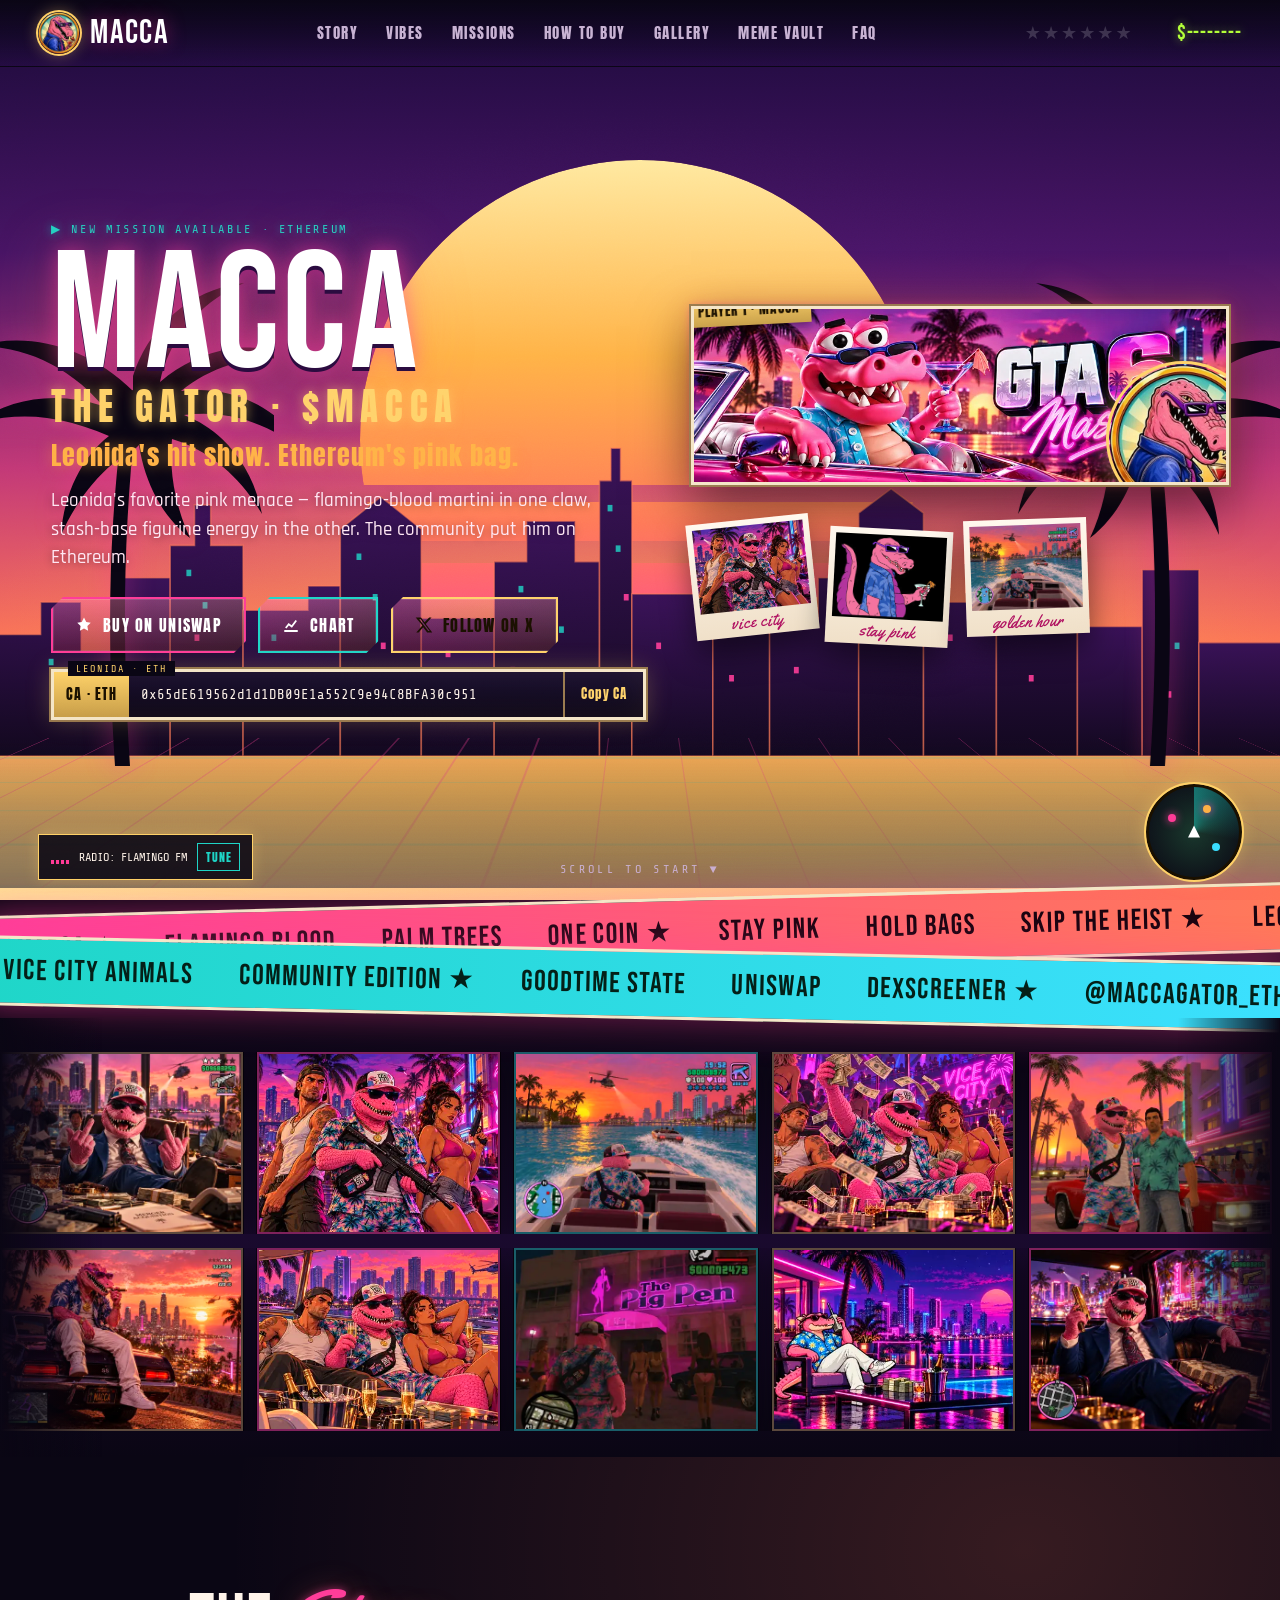
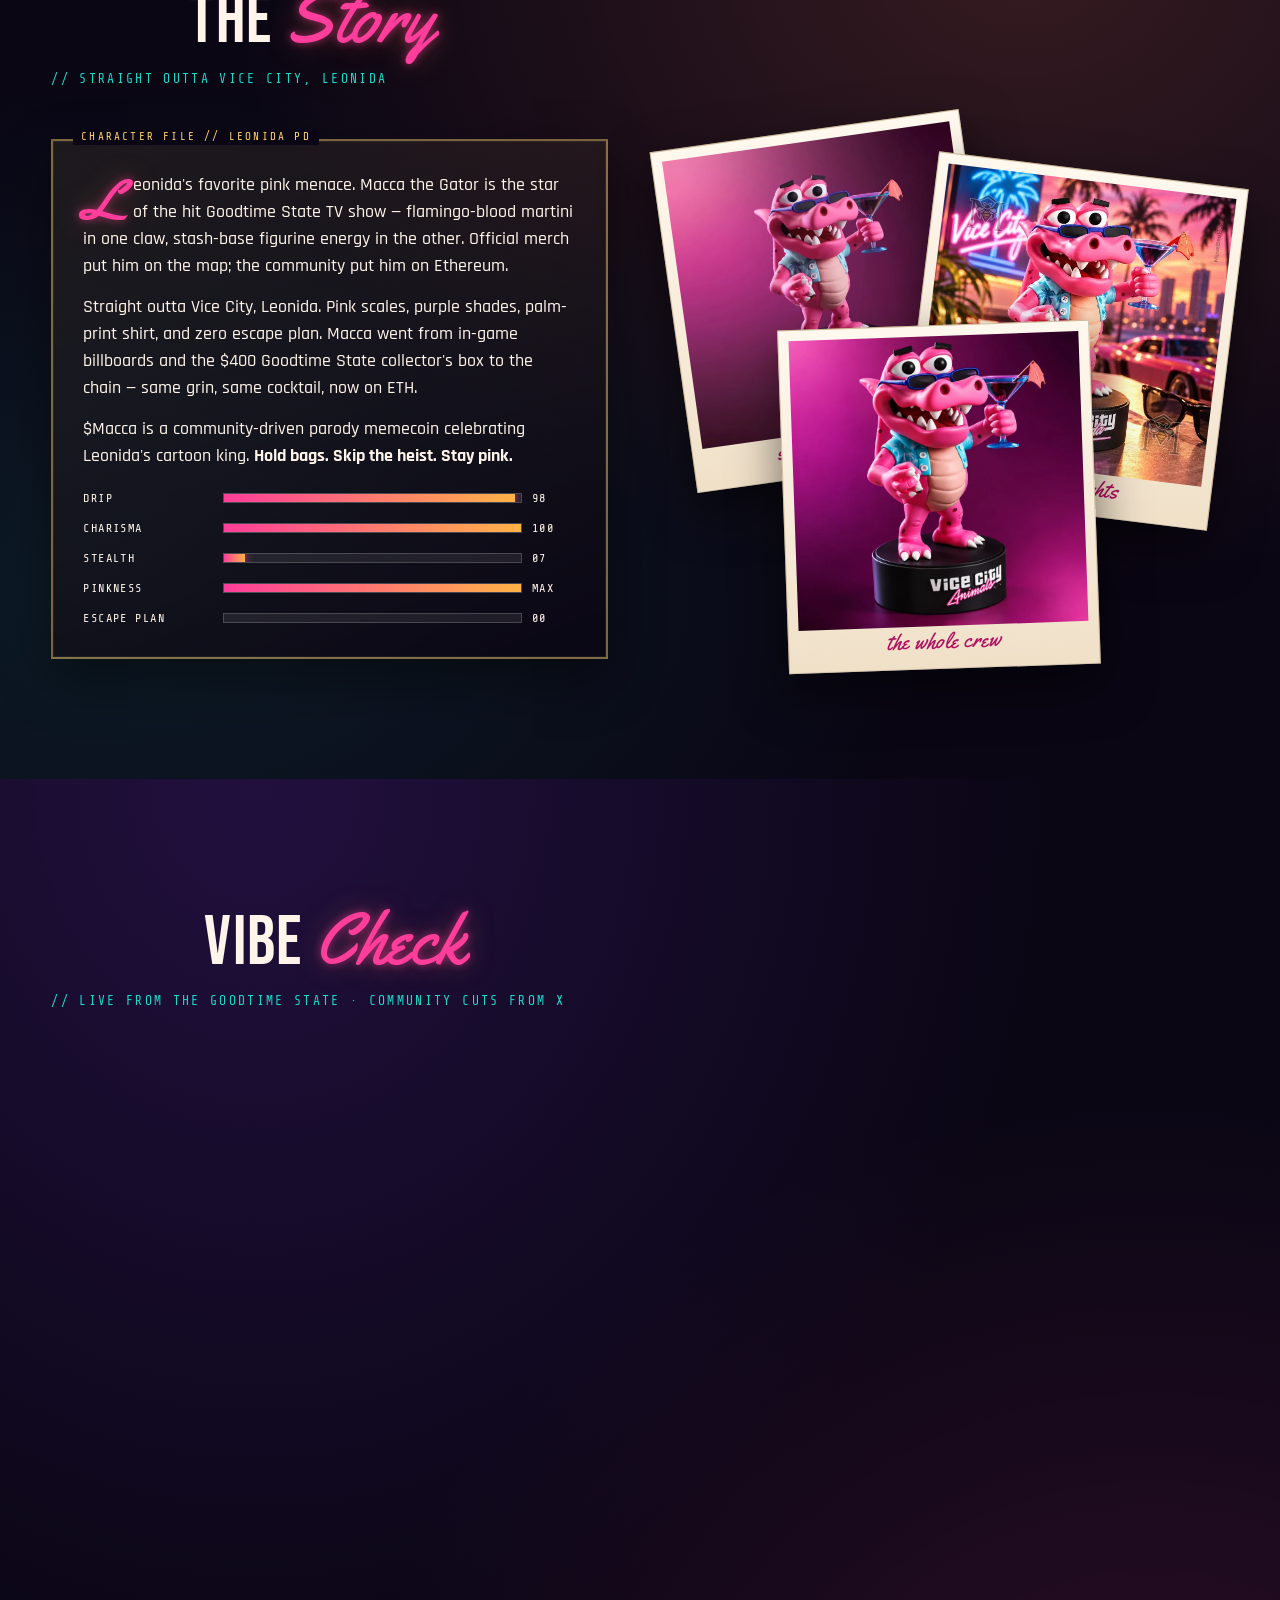
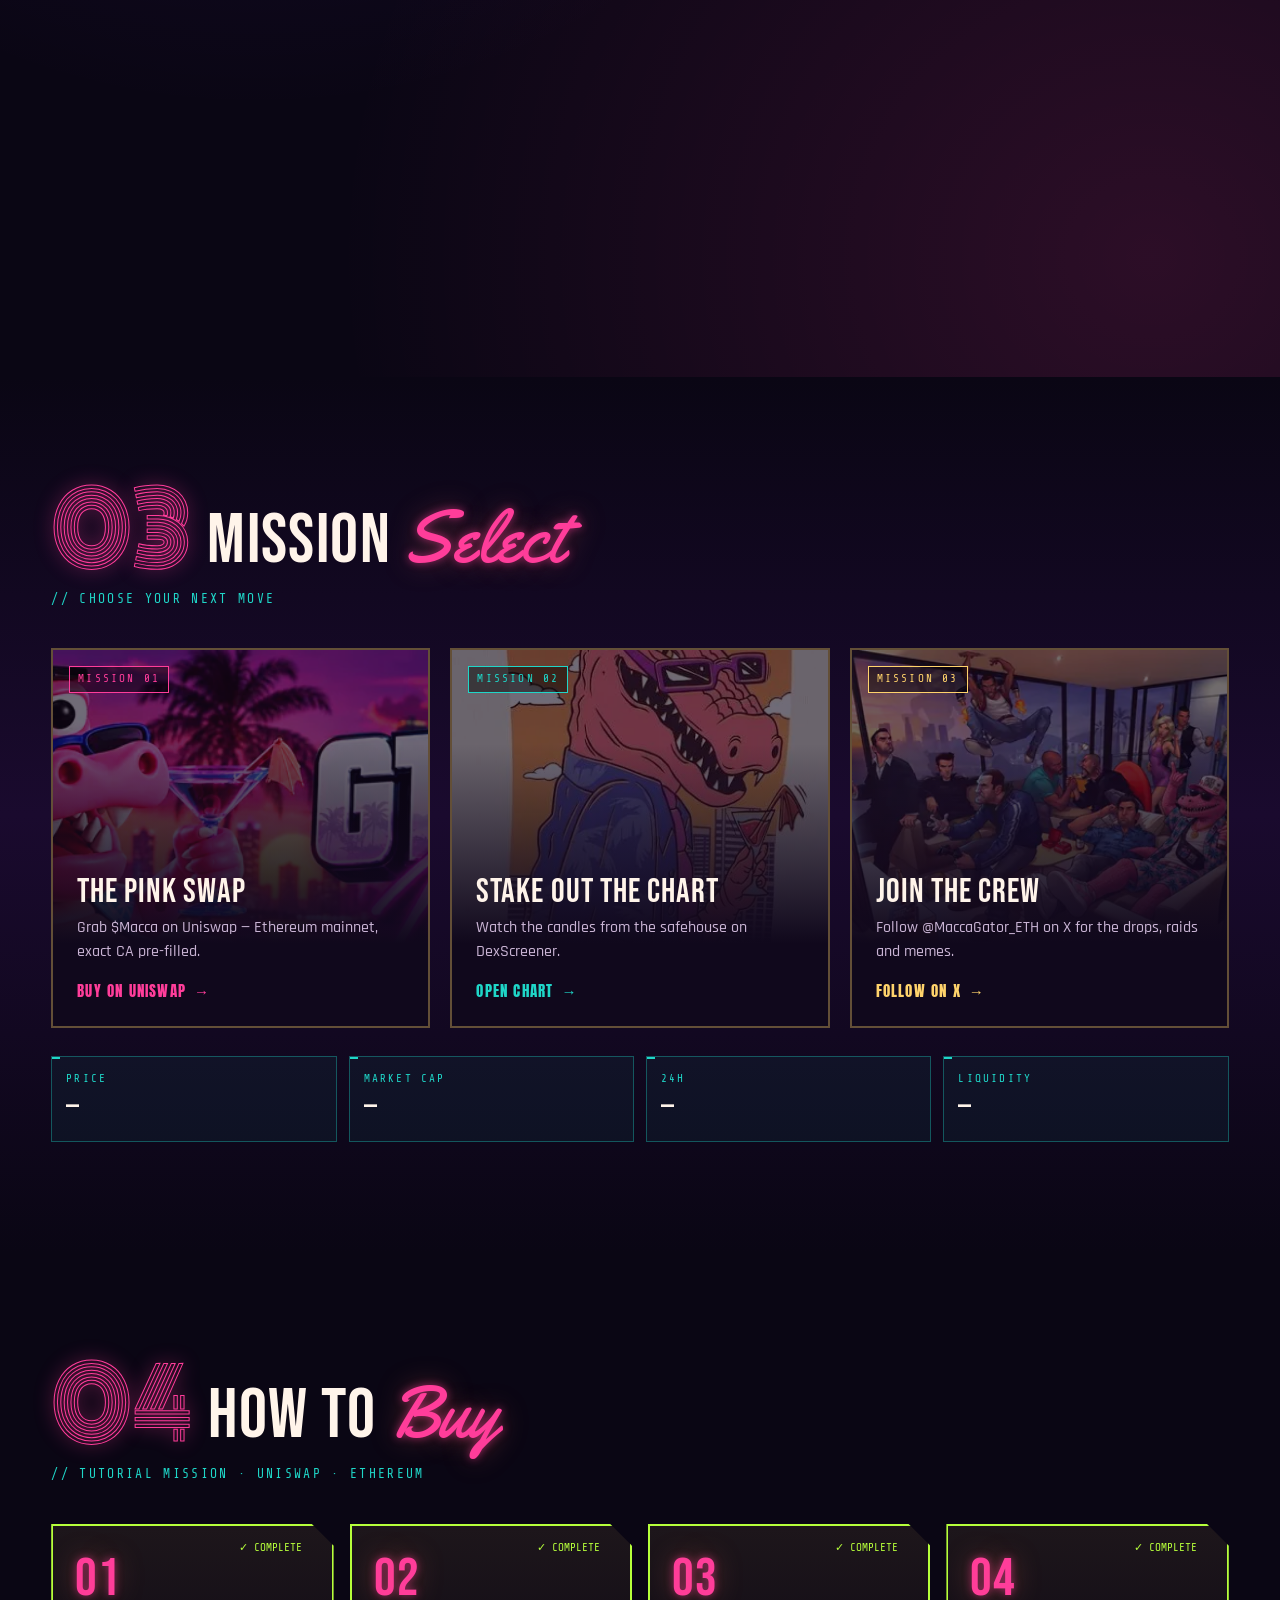
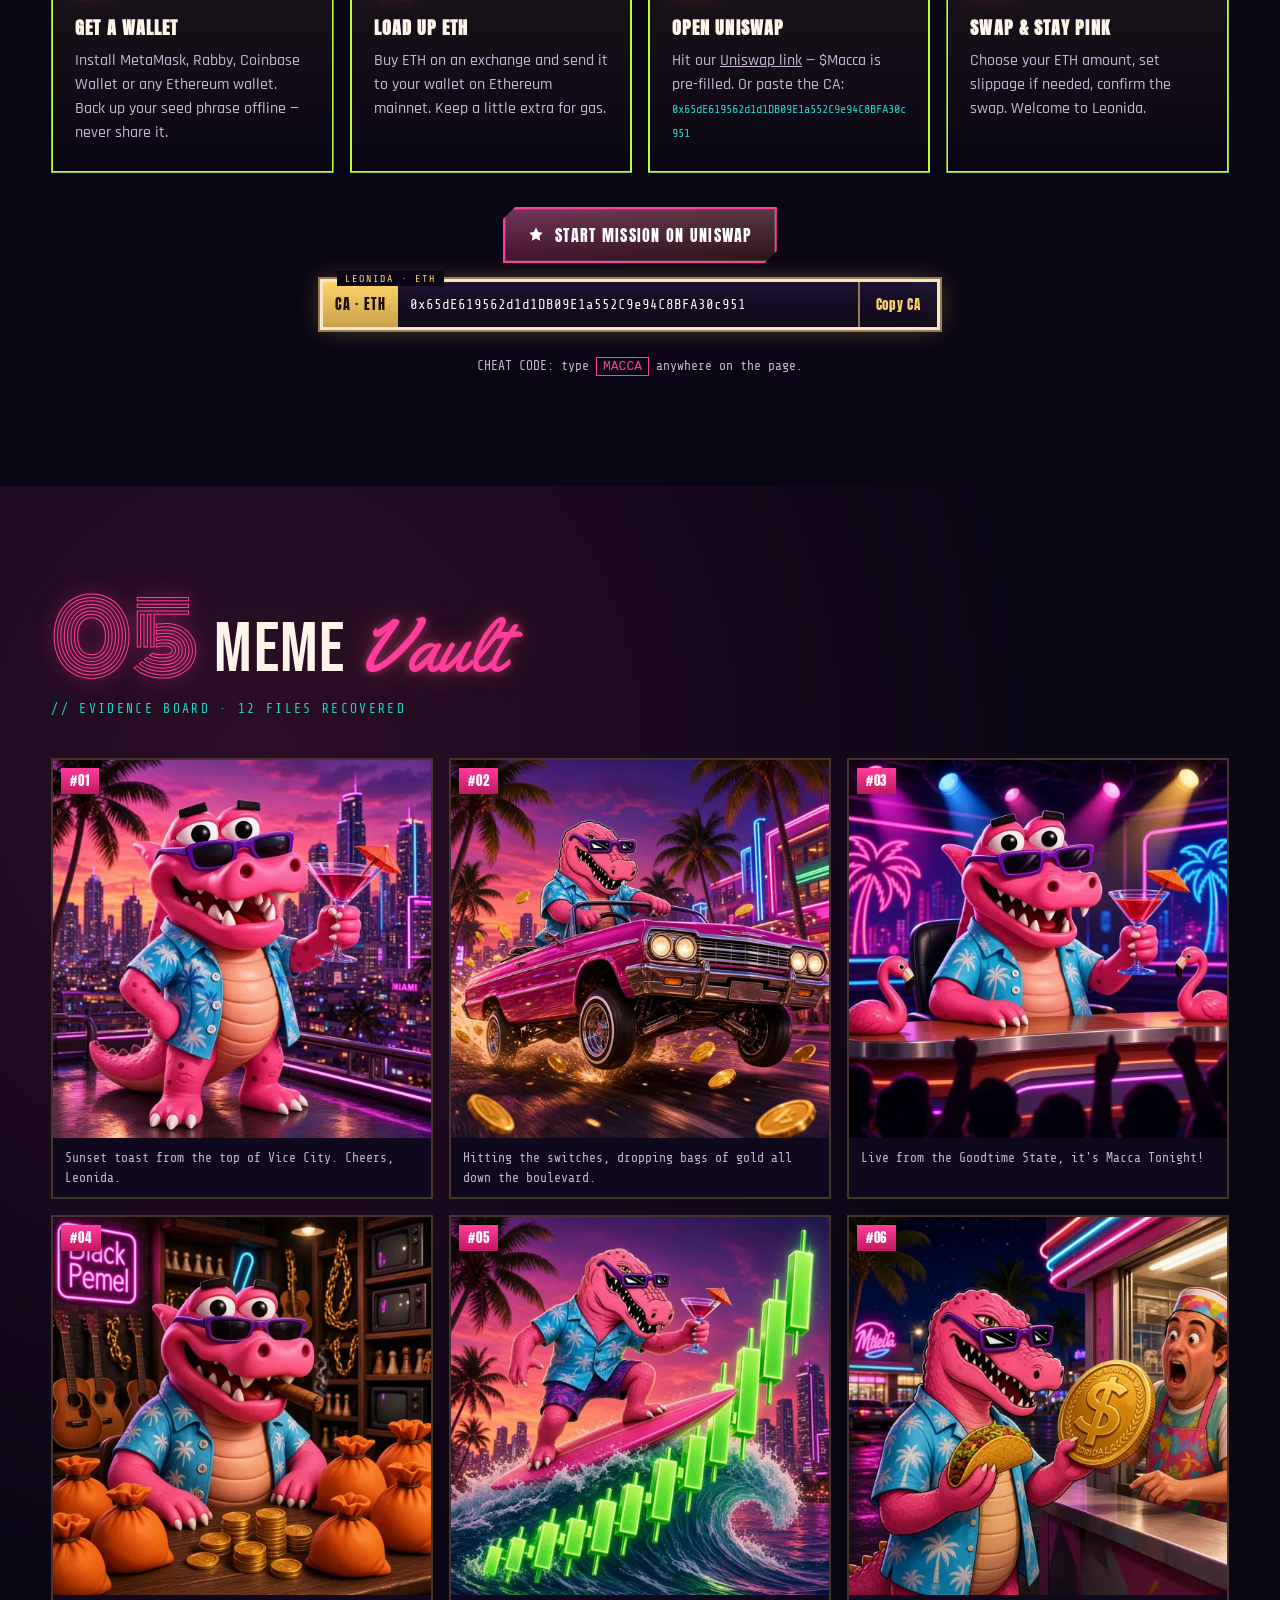
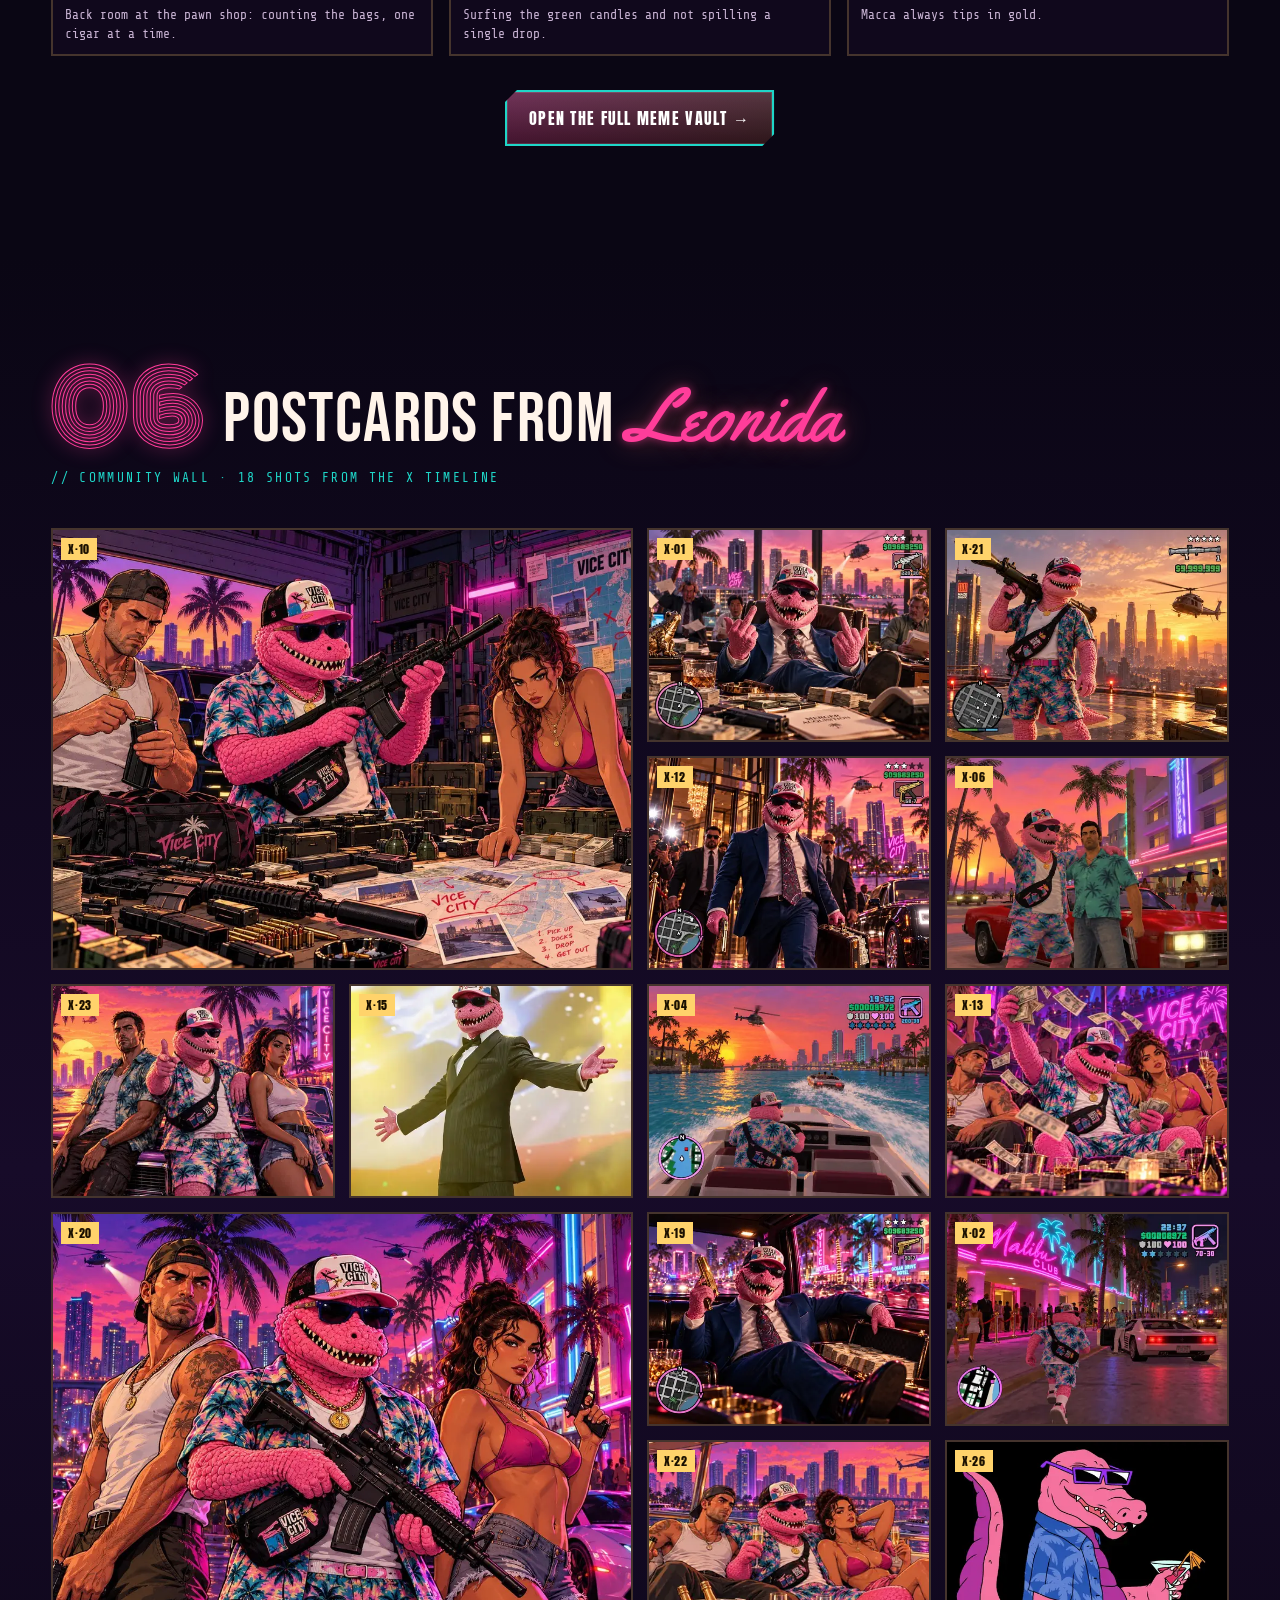
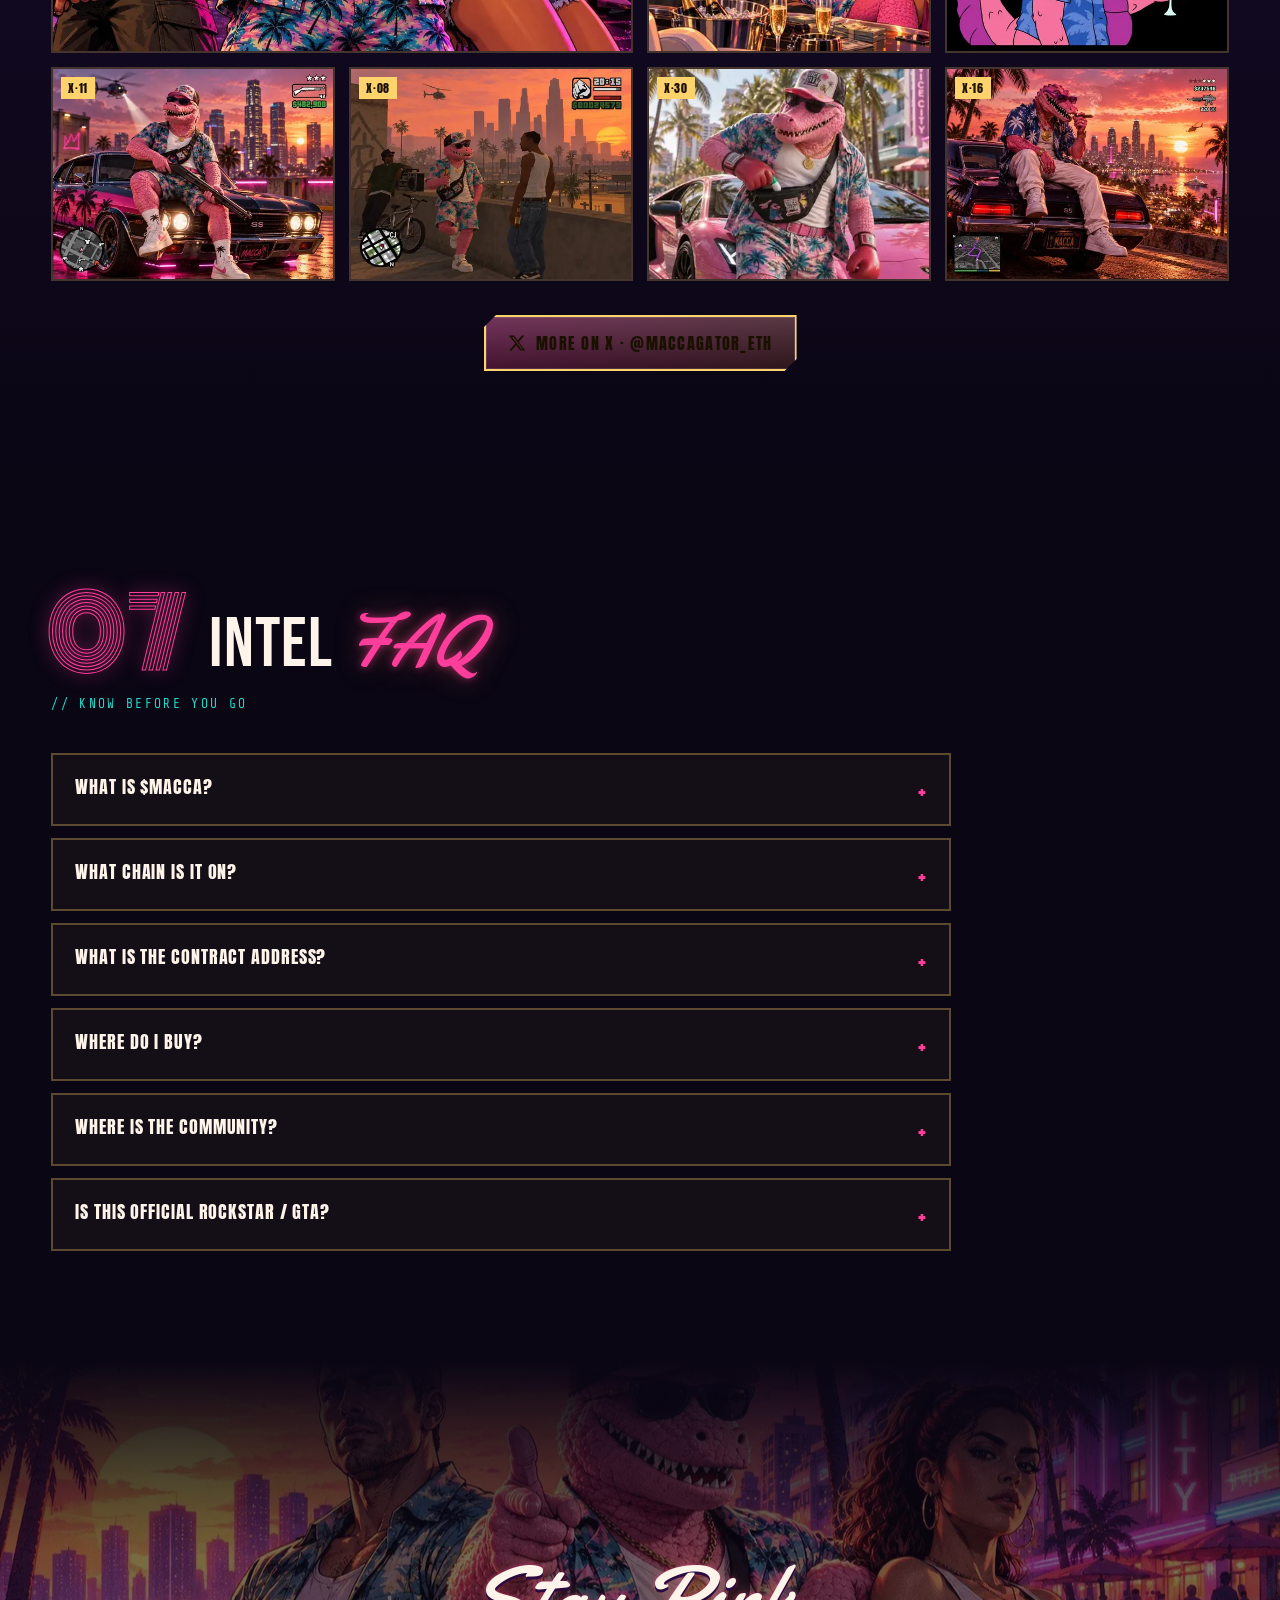
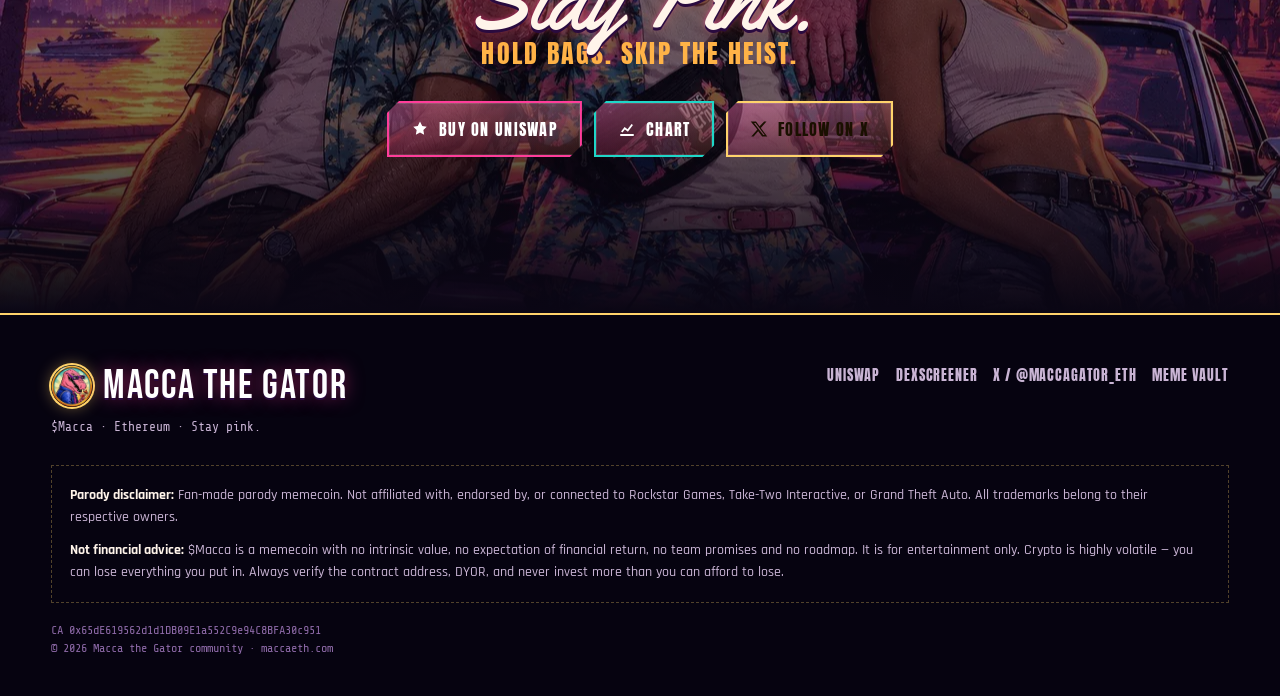
==== commit b510b76f: "Home: X community drop — hero snaps, photo reel, Vibe Check video panels, Postcards from Leonida wal" ====
--- a/index.html
+++ b/index.html
@@ -26,7 +26,7 @@
 <link rel="preload" href="/fonts/yellowtail-400.woff2" as="font" type="font/woff2" crossorigin>
 <link rel="preload" href="/fonts/bungee-400.woff2" as="font" type="font/woff2" crossorigin>
 <link rel="preload" href="/fonts/bebas-400.woff2" as="font" type="font/woff2" crossorigin>
-<link rel="stylesheet" href="/css/styles.css?v=3">
+<link rel="stylesheet" href="/css/styles.css?v=4">
 <script type="application/ld+json">{"@context": "https://schema.org", "@type": "WebSite", "name": "Macca the Gator ($Macca)", "url": "https://maccaeth.com/"}</script>
 </head>
 <body>
@@ -35,7 +35,7 @@
 <header class="hud" id="hud">
   <a class="brand" href="/" aria-label="Macca the Gator home"><img src="/img/logo-200.webp" alt="" width="42" height="42"><b>Macca</b></a>
   <nav class="nav" id="nav" aria-label="Main">
-    <a href="#about">Story</a><a href="#missions">Missions</a><a href="#howto">How to Buy</a><a href="/memes">Meme Vault</a><a href="#faq">FAQ</a>
+    <a href="#about">Story</a><a href="#vibes">Vibes</a><a href="#missions">Missions</a><a href="#howto">How to Buy</a><a href="#crew">Gallery</a><a href="/memes">Meme Vault</a><a href="#faq">FAQ</a>
   </nav>
   <div class="hud-r">
     <div class="wanted" id="wanted" aria-label="Wanted level" title="Wanted level rises as you scroll"><i>★</i><i>★</i><i>★</i><i>★</i><i>★</i><i>★</i></div>
@@ -84,6 +84,11 @@
         <picture><source media="(max-width:700px)" srcset="/img/banner-m.webp"><img src="/img/banner.webp" alt="Macca the Gator cruising a pink convertible through neon Vice City at sunset, martini in claw" width="1500" height="500" fetchpriority="high"></picture>
         <img class="logo-badge" src="/img/logo-400.webp" alt="Macca the Gator logo" width="400" height="400">
       </div>
+      <div class="snaps" aria-hidden="true">
+        <figure class="snap s1"><img src="/img/x/x20-480.webp" alt="" width="520" height="292" decoding="async" fetchpriority="low"><span>vice city</span></figure>
+        <figure class="snap s2"><img src="/img/x/x26-480.webp" alt="" width="520" height="390" decoding="async" fetchpriority="low"><span>stay pink</span></figure>
+        <figure class="snap s3"><img src="/img/x/x04-480.webp" alt="" width="520" height="390" decoding="async" fetchpriority="low"><span>golden hour</span></figure>
+      </div>
     </div>
   </div>
   <div class="scrollcue">SCROLL TO START ▼</div>
@@ -91,6 +96,10 @@
 
 <div class="marq" aria-hidden="true"><div class="track"><span>$MACCA ★</span><span>FLAMINGO BLOOD</span><span>PALM TREES</span><span>ONE COIN ★</span><span>STAY PINK</span><span>HOLD BAGS</span><span>SKIP THE HEIST ★</span><span>LEONIDA</span><span>ON ETHEREUM ★</span><span>$MACCA ★</span><span>FLAMINGO BLOOD</span><span>PALM TREES</span><span>ONE COIN ★</span><span>STAY PINK</span><span>HOLD BAGS</span><span>SKIP THE HEIST ★</span><span>LEONIDA</span><span>ON ETHEREUM ★</span></div></div>
 <div class="marq alt" aria-hidden="true"><div class="track"><span>VICE CITY ANIMALS</span><span>COMMUNITY EDITION ★</span><span>GOODTIME STATE</span><span>UNISWAP</span><span>DEXSCREENER ★</span><span>@MACCAGATOR_ETH</span><span>VICE CITY ANIMALS</span><span>COMMUNITY EDITION ★</span><span>GOODTIME STATE</span><span>UNISWAP</span><span>DEXSCREENER ★</span><span>@MACCAGATOR_ETH</span><span>VICE CITY ANIMALS</span><span>COMMUNITY EDITION ★</span><span>GOODTIME STATE</span><span>UNISWAP</span><span>DEXSCREENER ★</span><span>@MACCAGATOR_ETH</span></div></div>
+<div class="reel" id="reel" aria-hidden="true">
+  <div class="reel-row"><div class="reel-track"><figure class="rf"><img data-src="/img/x/x01-480.webp" alt="" width="520" height="390" decoding="async"></figure><figure class="rf"><img data-src="/img/x/x20-480.webp" alt="" width="520" height="390" decoding="async"></figure><figure class="rf"><img data-src="/img/x/x04-480.webp" alt="" width="520" height="390" decoding="async"></figure><figure class="rf"><img data-src="/img/x/x13-480.webp" alt="" width="520" height="390" decoding="async"></figure><figure class="rf"><img data-src="/img/x/x06-480.webp" alt="" width="520" height="390" decoding="async"></figure><figure class="rf"><img data-src="/img/x/x24-480.webp" alt="" width="520" height="390" decoding="async"></figure><figure class="rf"><img data-src="/img/x/x11-480.webp" alt="" width="520" height="390" decoding="async"></figure><figure class="rf"><img data-src="/img/x/x26-480.webp" alt="" width="520" height="390" decoding="async"></figure><figure class="rf"><img data-src="/img/x/x02-480.webp" alt="" width="520" height="390" decoding="async"></figure><figure class="rf"><img data-src="/img/x/x23-480.webp" alt="" width="520" height="390" decoding="async"></figure><figure class="rf"><img data-src="/img/x/x15-480.webp" alt="" width="520" height="390" decoding="async"></figure><figure class="rf"><img data-src="/img/x/x08-480.webp" alt="" width="520" height="390" decoding="async"></figure><figure class="rf"><img data-src="/img/x/x29-480.webp" alt="" width="520" height="390" decoding="async"></figure><figure class="rf"><img data-src="/img/x/x12-480.webp" alt="" width="520" height="390" decoding="async"></figure><figure class="rf"><img data-src="/img/x/x10-480.webp" alt="" width="520" height="390" decoding="async"></figure><figure class="rf"><img data-src="/img/x/x01-480.webp" alt="" width="520" height="390" decoding="async"></figure><figure class="rf"><img data-src="/img/x/x20-480.webp" alt="" width="520" height="390" decoding="async"></figure><figure class="rf"><img data-src="/img/x/x04-480.webp" alt="" width="520" height="390" decoding="async"></figure><figure class="rf"><img data-src="/img/x/x13-480.webp" alt="" width="520" height="390" decoding="async"></figure><figure class="rf"><img data-src="/img/x/x06-480.webp" alt="" width="520" height="390" decoding="async"></figure><figure class="rf"><img data-src="/img/x/x24-480.webp" alt="" width="520" height="390" decoding="async"></figure><figure class="rf"><img data-src="/img/x/x11-480.webp" alt="" width="520" height="390" decoding="async"></figure><figure class="rf"><img data-src="/img/x/x26-480.webp" alt="" width="520" height="390" decoding="async"></figure><figure class="rf"><img data-src="/img/x/x02-480.webp" alt="" width="520" height="390" decoding="async"></figure><figure class="rf"><img data-src="/img/x/x23-480.webp" alt="" width="520" height="390" decoding="async"></figure><figure class="rf"><img data-src="/img/x/x15-480.webp" alt="" width="520" height="390" decoding="async"></figure><figure class="rf"><img data-src="/img/x/x08-480.webp" alt="" width="520" height="390" decoding="async"></figure><figure class="rf"><img data-src="/img/x/x29-480.webp" alt="" width="520" height="390" decoding="async"></figure><figure class="rf"><img data-src="/img/x/x12-480.webp" alt="" width="520" height="390" decoding="async"></figure><figure class="rf"><img data-src="/img/x/x10-480.webp" alt="" width="520" height="390" decoding="async"></figure></div></div>
+  <div class="reel-row"><div class="reel-track"><figure class="rf"><img data-src="/img/x/x16-480.webp" alt="" width="520" height="390" decoding="async"></figure><figure class="rf"><img data-src="/img/x/x22-480.webp" alt="" width="520" height="390" decoding="async"></figure><figure class="rf"><img data-src="/img/x/x03-480.webp" alt="" width="520" height="390" decoding="async"></figure><figure class="rf"><img data-src="/img/x/x28-480.webp" alt="" width="520" height="390" decoding="async"></figure><figure class="rf"><img data-src="/img/x/x19-480.webp" alt="" width="520" height="390" decoding="async"></figure><figure class="rf"><img data-src="/img/x/x07-480.webp" alt="" width="520" height="390" decoding="async"></figure><figure class="rf"><img data-src="/img/x/x25-480.webp" alt="" width="520" height="390" decoding="async"></figure><figure class="rf"><img data-src="/img/x/x21-480.webp" alt="" width="520" height="390" decoding="async"></figure><figure class="rf"><img data-src="/img/x/x27-480.webp" alt="" width="520" height="390" decoding="async"></figure><figure class="rf"><img data-src="/img/x/x09-480.webp" alt="" width="520" height="390" decoding="async"></figure><figure class="rf"><img data-src="/img/x/x17-480.webp" alt="" width="520" height="390" decoding="async"></figure><figure class="rf"><img data-src="/img/x/x30-480.webp" alt="" width="520" height="390" decoding="async"></figure><figure class="rf"><img data-src="/img/x/x05-480.webp" alt="" width="520" height="390" decoding="async"></figure><figure class="rf"><img data-src="/img/x/x14-480.webp" alt="" width="520" height="390" decoding="async"></figure><figure class="rf"><img data-src="/img/x/x18-480.webp" alt="" width="520" height="390" decoding="async"></figure><figure class="rf"><img data-src="/img/x/x16-480.webp" alt="" width="520" height="390" decoding="async"></figure><figure class="rf"><img data-src="/img/x/x22-480.webp" alt="" width="520" height="390" decoding="async"></figure><figure class="rf"><img data-src="/img/x/x03-480.webp" alt="" width="520" height="390" decoding="async"></figure><figure class="rf"><img data-src="/img/x/x28-480.webp" alt="" width="520" height="390" decoding="async"></figure><figure class="rf"><img data-src="/img/x/x19-480.webp" alt="" width="520" height="390" decoding="async"></figure><figure class="rf"><img data-src="/img/x/x07-480.webp" alt="" width="520" height="390" decoding="async"></figure><figure class="rf"><img data-src="/img/x/x25-480.webp" alt="" width="520" height="390" decoding="async"></figure><figure class="rf"><img data-src="/img/x/x21-480.webp" alt="" width="520" height="390" decoding="async"></figure><figure class="rf"><img data-src="/img/x/x27-480.webp" alt="" width="520" height="390" decoding="async"></figure><figure class="rf"><img data-src="/img/x/x09-480.webp" alt="" width="520" height="390" decoding="async"></figure><figure class="rf"><img data-src="/img/x/x17-480.webp" alt="" width="520" height="390" decoding="async"></figure><figure class="rf"><img data-src="/img/x/x30-480.webp" alt="" width="520" height="390" decoding="async"></figure><figure class="rf"><img data-src="/img/x/x05-480.webp" alt="" width="520" height="390" decoding="async"></figure><figure class="rf"><img data-src="/img/x/x14-480.webp" alt="" width="520" height="390" decoding="async"></figure><figure class="rf"><img data-src="/img/x/x18-480.webp" alt="" width="520" height="390" decoding="async"></figure></div></div>
+</div>
 
 <section id="about">
   <div class="wrap">
@@ -117,13 +126,45 @@
   </div>
 </section>
 
+<section id="vibes">
+  <div class="wrap">
+    <div class="sec-h" data-reveal><span class="num">02</span><h2>Vibe <em>Check</em></h2><p>// LIVE FROM THE GOODTIME STATE · COMMUNITY CUTS FROM X</p></div>
+    <div class="vibes">
+<figure class="vibe v-a" data-reveal>
+  <video muted loop playsinline preload="none" poster="/img/x/x24.webp" data-vibe aria-label="Synthwave boardwalk"><source src="/vid/vibe-29.mp4" type="video/mp4"></video>
+  <span class="vtag"><i></i>FLAMINGO FM</span><figcaption>Synthwave boardwalk</figcaption>
+</figure>
+<figure class="vibe still v-b" data-reveal>
+  <img src="/img/x/x13.webp" alt="Cash rain at the club" width="1280" height="720" loading="lazy" decoding="async">
+  <span class="vtag">CASH RAIN</span><figcaption>Cash rain at the club</figcaption>
+</figure>
+<figure class="vibe v-c" data-reveal>
+  <video muted loop playsinline preload="none" poster="/img/x/x28.webp" data-vibe aria-label="Lights down, bags up"><source src="/vid/vibe-34.mp4" type="video/mp4"></video>
+  <span class="vtag"><i></i>NEON PIER</span><figcaption>Lights down, bags up</figcaption>
+</figure>
+<figure class="vibe v-d" data-reveal>
+  <video muted loop playsinline preload="none" poster="/img/x/x29.webp" data-vibe aria-label="Dancing on the grid"><source src="/vid/vibe-38.mp4" type="video/mp4"></video>
+  <span class="vtag"><i></i>GRID RUNNER</span><figcaption>Dancing on the grid</figcaption>
+</figure>
+<figure class="vibe still v-e" data-reveal>
+  <img src="/img/x/x05.webp" alt="Rolling with the crew" width="853" height="1280" loading="lazy" decoding="async">
+  <span class="vtag">ON PATROL</span><figcaption>Rolling with the crew</figcaption>
+</figure>
+<figure class="vibe v-f" data-reveal>
+  <video muted loop playsinline preload="none" poster="/img/x/x27.webp" data-vibe aria-label="Lazy Sunday, loud chart"><source src="/vid/vibe-33.mp4" type="video/mp4"></video>
+  <span class="vtag"><i></i>SAFEHOUSE CAM</span><figcaption>Lazy Sunday, loud chart</figcaption>
+</figure>
+    </div>
+  </div>
+</section>
+
 <section id="missions">
   <div class="wrap">
-    <div class="sec-h" data-reveal><span class="num">02</span><h2>Mission <em>Select</em></h2><p>// CHOOSE YOUR NEXT MOVE</p></div>
+    <div class="sec-h" data-reveal><span class="num">03</span><h2>Mission <em>Select</em></h2><p>// CHOOSE YOUR NEXT MOVE</p></div>
     <div class="missions">
       <a class="mission m-buy" href="https://app.uniswap.org/swap?chain=ethereum&outputCurrency=0x65dE619562d1d1DB09E1a552C9e94C8BFA30c951" target="_blank" rel="noopener" data-tilt data-reveal><span class="bgimg" style="background-image:url(/img/banner-m.webp)"></span><span class="mtag">MISSION 01</span><div class="in"><h3>The Pink Swap</h3><p>Grab $Macca on Uniswap — Ethereum mainnet, exact CA pre-filled.</p><span class="go">Buy on Uniswap</span></div></a>
       <a class="mission m-chart" href="https://dexscreener.com/ethereum/0xa209d0b77f9b36437768325e06c83924598315ef" target="_blank" rel="noopener" data-tilt data-reveal><span class="bgimg" style="background-image:url(/img/gallery/poster-leonida.webp)"></span><span class="mtag">MISSION 02</span><div class="in"><h3>Stake Out the Chart</h3><p>Watch the candles from the safehouse on DexScreener.</p><span class="go">Open Chart</span></div></a>
-      <a class="mission m-x" href="https://x.com/MaccaGator_ETH" target="_blank" rel="noopener" data-tilt data-reveal><span class="bgimg" style="background-image:url(/img/vault/meme-07-480.webp)"></span><span class="mtag">MISSION 03</span><div class="in"><h3>Join the Crew</h3><p>Follow @MaccaGator_ETH on X for the drops, raids and memes.</p><span class="go">Follow on X</span></div></a>
+      <a class="mission m-x" href="https://x.com/MaccaGator_ETH" target="_blank" rel="noopener" data-tilt data-reveal><span class="bgimg" style="background-image:url(/img/x/x17-480.webp)"></span><span class="mtag">MISSION 03</span><div class="in"><h3>Join the Crew</h3><p>Follow @MaccaGator_ETH on X for the drops, raids and memes.</p><span class="go">Follow on X</span></div></a>
     </div>
     <div class="live" id="live" data-reveal>
       <div><small>PRICE</small><b data-stat="price">—</b></div>
@@ -136,7 +177,7 @@
 
 <section id="howto">
   <div class="wrap">
-    <div class="sec-h" data-reveal><span class="num">03</span><h2>How to <em>Buy</em></h2><p>// TUTORIAL MISSION · UNISWAP · ETHEREUM</p></div>
+    <div class="sec-h" data-reveal><span class="num">04</span><h2>How to <em>Buy</em></h2><p>// TUTORIAL MISSION · UNISWAP · ETHEREUM</p></div>
     <div class="steps">
       <div class="step" data-reveal><span class="ck">✓ COMPLETE</span><h3>Get a Wallet</h3><p>Install MetaMask, Rabby, Coinbase Wallet or any Ethereum wallet. Back up your seed phrase offline — never share it.</p></div>
       <div class="step" data-reveal><span class="ck">✓ COMPLETE</span><h3>Load Up ETH</h3><p>Buy ETH on an exchange and send it to your wallet on Ethereum mainnet. Keep a little extra for gas.</p></div>
@@ -157,7 +198,7 @@
 
 <section id="vault">
   <div class="wrap">
-    <div class="sec-h" data-reveal><span class="num">04</span><h2>Meme <em>Vault</em></h2><p>// EVIDENCE BOARD · 12 FILES RECOVERED</p></div>
+    <div class="sec-h" data-reveal><span class="num">05</span><h2>Meme <em>Vault</em></h2><p>// EVIDENCE BOARD · 12 FILES RECOVERED</p></div>
     <div class="gal">
 <button type="button" class="gi vm-btn" data-full="/img/vault/meme-01.webp" data-cap="Sunset toast from the top of Vice City. Cheers, Leonida." data-reveal>
   <span class="n">#01</span>
@@ -194,9 +235,108 @@
   </div>
 </section>
 
+<section id="crew">
+  <div class="wrap">
+    <div class="sec-h" data-reveal><span class="num">06</span><h2>Postcards from <em>Leonida</em></h2><p>// COMMUNITY WALL · 18 SHOTS FROM THE X TIMELINE</p></div>
+    <div class="xwall">
+<button type="button" class="xi vm-btn wide" data-full="/img/x/x10.webp" data-cap="Planning the big score" data-reveal>
+  <span class="n">X·10</span>
+  <img src="/img/x/x10.webp" alt="Planning the big score" width="1280" height="720" loading="lazy" decoding="async">
+  <figcaption>Planning the big score</figcaption>
+</button>
+<button type="button" class="xi vm-btn" data-full="/img/x/x01.webp" data-cap="Running the books from the penthouse" data-reveal>
+  <span class="n">X·01</span>
+  <img src="/img/x/x01-480.webp" alt="Running the books from the penthouse" width="1280" height="960" loading="lazy" decoding="async">
+  <figcaption>Running the books from the penthouse</figcaption>
+</button>
+<button type="button" class="xi vm-btn" data-full="/img/x/x21.webp" data-cap="Wanted level: six stars" data-reveal>
+  <span class="n">X·21</span>
+  <img src="/img/x/x21-480.webp" alt="Wanted level: six stars" width="1280" height="960" loading="lazy" decoding="async">
+  <figcaption>Wanted level: six stars</figcaption>
+</button>
+<button type="button" class="xi vm-btn" data-full="/img/x/x12.webp" data-cap="Suited up for business" data-reveal>
+  <span class="n">X·12</span>
+  <img src="/img/x/x12-480.webp" alt="Suited up for business" width="1280" height="960" loading="lazy" decoding="async">
+  <figcaption>Suited up for business</figcaption>
+</button>
+<button type="button" class="xi vm-btn" data-full="/img/x/x06.webp" data-cap="Top down, palms up" data-reveal>
+  <span class="n">X·06</span>
+  <img src="/img/x/x06-480.webp" alt="Top down, palms up" width="1280" height="960" loading="lazy" decoding="async">
+  <figcaption>Top down, palms up</figcaption>
+</button>
+<button type="button" class="xi vm-btn" data-full="/img/x/x23.webp" data-cap="Sunset squad" data-reveal>
+  <span class="n">X·23</span>
+  <img src="/img/x/x23-480.webp" alt="Sunset squad" width="1280" height="853" loading="lazy" decoding="async">
+  <figcaption>Sunset squad</figcaption>
+</button>
+<button type="button" class="xi vm-btn" data-full="/img/x/x15.webp" data-cap="Green suit, gold glow" data-reveal>
+  <span class="n">X·15</span>
+  <img src="/img/x/x15-480.webp" alt="Green suit, gold glow" width="1280" height="1280" loading="lazy" decoding="async">
+  <figcaption>Green suit, gold glow</figcaption>
+</button>
+<button type="button" class="xi vm-btn" data-full="/img/x/x04.webp" data-cap="Speedboat run at golden hour" data-reveal>
+  <span class="n">X·04</span>
+  <img src="/img/x/x04-480.webp" alt="Speedboat run at golden hour" width="1280" height="960" loading="lazy" decoding="async">
+  <figcaption>Speedboat run at golden hour</figcaption>
+</button>
+<button type="button" class="xi vm-btn" data-full="/img/x/x13.webp" data-cap="Cash rain at the club" data-reveal>
+  <span class="n">X·13</span>
+  <img src="/img/x/x13-480.webp" alt="Cash rain at the club" width="1280" height="720" loading="lazy" decoding="async">
+  <figcaption>Cash rain at the club</figcaption>
+</button>
+<button type="button" class="xi vm-btn wide" data-full="/img/x/x20.webp" data-cap="Welcome to Vice City" data-reveal>
+  <span class="n">X·20</span>
+  <img src="/img/x/x20.webp" alt="Welcome to Vice City" width="1280" height="720" loading="lazy" decoding="async">
+  <figcaption>Welcome to Vice City</figcaption>
+</button>
+<button type="button" class="xi vm-btn" data-full="/img/x/x19.webp" data-cap="Penthouse lounge" data-reveal>
+  <span class="n">X·19</span>
+  <img src="/img/x/x19-480.webp" alt="Penthouse lounge" width="1280" height="960" loading="lazy" decoding="async">
+  <figcaption>Penthouse lounge</figcaption>
+</button>
+<button type="button" class="xi vm-btn" data-full="/img/x/x02.webp" data-cap="Malibu Club, after hours" data-reveal>
+  <span class="n">X·02</span>
+  <img src="/img/x/x02-480.webp" alt="Malibu Club, after hours" width="1280" height="960" loading="lazy" decoding="async">
+  <figcaption>Malibu Club, after hours</figcaption>
+</button>
+<button type="button" class="xi vm-btn" data-full="/img/x/x22.webp" data-cap="Beach day with the crew" data-reveal>
+  <span class="n">X·22</span>
+  <img src="/img/x/x22-480.webp" alt="Beach day with the crew" width="1280" height="720" loading="lazy" decoding="async">
+  <figcaption>Beach day with the crew</figcaption>
+</button>
+<button type="button" class="xi vm-btn" data-full="/img/x/x26.webp" data-cap="Martini o&#x27;clock" data-reveal>
+  <span class="n">X·26</span>
+  <img src="/img/x/x26-480.webp" alt="Martini o&#x27;clock" width="1200" height="900" loading="lazy" decoding="async">
+  <figcaption>Martini o&#x27;clock</figcaption>
+</button>
+<button type="button" class="xi vm-btn" data-full="/img/x/x11.webp" data-cap="Night shift in the muscle car" data-reveal>
+  <span class="n">X·11</span>
+  <img src="/img/x/x11-480.webp" alt="Night shift in the muscle car" width="1280" height="960" loading="lazy" decoding="async">
+  <figcaption>Night shift in the muscle car</figcaption>
+</button>
+<button type="button" class="xi vm-btn" data-full="/img/x/x08.webp" data-cap="Overlooking Vice City" data-reveal>
+  <span class="n">X·08</span>
+  <img src="/img/x/x08-480.webp" alt="Overlooking Vice City" width="1280" height="960" loading="lazy" decoding="async">
+  <figcaption>Overlooking Vice City</figcaption>
+</button>
+<button type="button" class="xi vm-btn" data-full="/img/x/x30.webp" data-cap="Strolling past the classics" data-reveal>
+  <span class="n">X·30</span>
+  <img src="/img/x/x30-480.webp" alt="Strolling past the classics" width="1200" height="675" loading="lazy" decoding="async">
+  <figcaption>Strolling past the classics</figcaption>
+</button>
+<button type="button" class="xi vm-btn" data-full="/img/x/x16.webp" data-cap="Sunset on the hood" data-reveal>
+  <span class="n">X·16</span>
+  <img src="/img/x/x16-480.webp" alt="Sunset on the hood" width="1280" height="960" loading="lazy" decoding="async">
+  <figcaption>Sunset on the hood</figcaption>
+</button>
+    </div>
+    <div class="center"><a class="btn gold" href="https://x.com/MaccaGator_ETH" target="_blank" rel="noopener"><svg viewBox="0 0 24 24" fill="currentColor" aria-hidden="true"><path d="M18.9 2H22l-7.6 8.7L23 22h-6.8l-5.3-6.9L4.8 22H1.7l8.1-9.3L1 2h7l4.8 6.3L18.9 2zm-1.2 18h1.9L7.4 3.9H5.4L17.7 20z"/></svg> More on X · @MaccaGator_ETH</a></div>
+  </div>
+</section>
+
 <section id="faq">
   <div class="wrap">
-    <div class="sec-h" data-reveal><span class="num">05</span><h2>Intel <em>FAQ</em></h2><p>// KNOW BEFORE YOU GO</p></div>
+    <div class="sec-h" data-reveal><span class="num">07</span><h2>Intel <em>FAQ</em></h2><p>// KNOW BEFORE YOU GO</p></div>
     <div class="faq">
       <details data-reveal><summary>What is $Macca?</summary><p>Macca the Gator ($Macca) is a community-driven parody memecoin on Ethereum celebrating Leonida's pink cartoon gator. It is a fan meme — no utility, no roadmap, just vibes.</p></details>
       <details data-reveal><summary>What chain is it on?</summary><p>Ethereum mainnet. The main liquidity pair is on Uniswap: <code>0xa209D0B77F9b36437768325e06c83924598315ef</code></p></details>
@@ -208,7 +348,7 @@
   </div>
 </section>
 
-<section class="final">
+<section class="final" style="background-image:url(/img/x/x23.webp)">
   <div class="wrap">
     <h2 data-reveal>Stay Pink.</h2>
     <p data-reveal>Hold bags. Skip the heist.</p>
@@ -251,6 +391,6 @@
 <script src="/js/vendor/lenis.min.js" defer></script>
 <script src="/js/vendor/gsap.min.js" defer></script>
 <script src="/js/vendor/ScrollTrigger.min.js" defer></script>
-<script src="/js/main.js?v=3" defer></script>
+<script src="/js/main.js?v=4" defer></script>
 </body>
 </html>
--- a/css/styles.css
+++ b/css/styles.css
@@ -339,6 +339,77 @@
   text-shadow:0 4px 0 #2a0b3f,var(--glow);line-height:.9;text-transform:uppercase}
 .page-top p{font-family:var(--mono);color:var(--teal);letter-spacing:.18em;margin-top:10px}
 
+/* ---------- X community drop: hero snaps ---------- */
+.snaps{display:flex;gap:14px;margin-top:34px;padding-right:26%;position:relative;z-index:2}
+.snap{flex:1;min-width:0;background:linear-gradient(180deg,#fff8ee,#f0e0c8);padding:6px 6px 26px;position:relative;
+  box-shadow:0 14px 30px rgba(0,0,0,.5);transition:transform .3s}
+.snap img{width:100%;height:auto;aspect-ratio:4/3;object-fit:cover;object-position:center;display:block}
+.snap span{position:absolute;bottom:3px;left:0;right:0;text-align:center;font-family:var(--script);color:#b01060;font-size:17px;line-height:1.2}
+.snap.s1{transform:rotate(-6deg)}.snap.s2{transform:rotate(3deg) translateY(10px)}.snap.s3{transform:rotate(-2deg)}
+.snap:hover{transform:rotate(0) scale(1.08);z-index:3}
+
+/* ---------- photo reel strip ---------- */
+.reel{position:relative;overflow:hidden;padding:34px 0 26px;background:linear-gradient(180deg,var(--bg),#1a0a2e 50%,var(--bg));display:grid;gap:14px}
+.reel::before,.reel::after{content:"";position:absolute;top:0;bottom:0;width:8vw;z-index:2;pointer-events:none}
+.reel::before{left:0;background:linear-gradient(90deg,var(--bg),transparent)}
+.reel::after{right:0;background:linear-gradient(-90deg,var(--bg),transparent)}
+.reel-row{overflow:hidden}
+.reel-track{display:flex;gap:14px;width:max-content;animation:mq 70s linear infinite}
+.reel-row:nth-child(2) .reel-track{animation-direction:reverse;animation-duration:80s}
+.reel:hover .reel-track{animation-play-state:paused}
+.rf{flex:none;width:clamp(170px,19vw,250px);aspect-ratio:4/3;overflow:hidden;border:2px solid rgba(255,211,107,.3);background:#160d2a;
+  box-shadow:0 0 0 1px rgba(0,0,0,.6),0 10px 24px rgba(0,0,0,.45)}
+.rf:nth-child(3n+2){border-color:rgba(255,61,154,.45)}.rf:nth-child(3n){border-color:rgba(31,214,200,.4)}
+.rf img{width:100%;height:100%;object-fit:cover;object-position:center;filter:saturate(1.15);opacity:0;transition:opacity .6s}
+.rf img.ld{opacity:1}
+
+/* ---------- vibe panels ---------- */
+#vibes{background:radial-gradient(ellipse at 20% 0%,rgba(139,61,255,.18),transparent 55%),radial-gradient(ellipse at 90% 90%,rgba(255,61,154,.14),transparent 50%),var(--bg)}
+.vibes{display:grid;grid-template-columns:repeat(4,1fr);grid-auto-rows:clamp(150px,15vw,200px);gap:16px}
+.vibe{position:relative;overflow:hidden;border:2px solid rgba(255,211,107,.3);background:#10081c;box-shadow:0 18px 40px rgba(0,0,0,.45)}
+.vibe video,.vibe img{position:absolute;inset:0;width:100%;height:100%;object-fit:cover;object-position:center;display:block;transition:transform .8s}
+.vibe:hover video,.vibe:hover img{transform:scale(1.04)}
+.vibe::after{content:"";position:absolute;inset:0;pointer-events:none;background:linear-gradient(0deg,rgba(10,6,20,.85),transparent 45%),repeating-linear-gradient(0deg,rgba(0,0,0,.12) 0 2px,transparent 2px 4px)}
+.vibe figcaption{position:absolute;left:14px;right:14px;bottom:12px;z-index:2;font-family:var(--display);font-size:clamp(20px,2.2vw,30px);letter-spacing:.04em;line-height:1;color:#fff;text-shadow:0 2px 0 #2a0b3f}
+.vtag{position:absolute;top:12px;left:12px;z-index:2;font-family:var(--mono);font-size:11px;letter-spacing:.18em;padding:4px 8px;background:rgba(0,0,0,.55);border:1px solid var(--pink);color:#fff;display:flex;align-items:center;gap:6px}
+.vtag i{width:8px;height:8px;border-radius:50%;background:#ff2d55;box-shadow:0 0 8px #ff2d55;animation:blink 1s infinite}
+.vibe.still .vtag{border-color:var(--gold);color:var(--gold)}
+.v-a{grid-column:span 2;grid-row:span 2;border-color:var(--pink);box-shadow:0 0 30px rgba(255,61,154,.35),0 18px 40px rgba(0,0,0,.45)}
+.v-b{grid-column:span 2}
+.v-c,.v-d{grid-column:span 1}
+.v-e{grid-column:span 1;grid-row:span 2}
+.v-f{grid-column:span 3;grid-row:span 2;border-color:var(--teal)}
+
+/* ---------- community wall ---------- */
+#crew{background:linear-gradient(180deg,var(--bg),#170b29 50%,var(--bg))}
+.xwall{display:grid;grid-template-columns:repeat(4,1fr);gap:14px;grid-auto-flow:dense}
+.xi{position:relative;border:2px solid rgba(255,211,107,.22);background:#10081c;overflow:hidden;text-align:left;padding:0;display:block}
+.xi img{width:100%;aspect-ratio:4/3;height:auto;object-fit:cover;object-position:center;transition:transform .5s,filter .3s;display:block}
+.xi.wide{grid-column:span 2;grid-row:span 2}
+.xi.wide img{height:100%;aspect-ratio:auto;position:absolute;inset:0}
+.xi:hover{border-color:var(--pink);box-shadow:var(--glow)}
+.xi:hover img{transform:scale(1.06);filter:saturate(1.25)}
+.xi figcaption{position:absolute;left:0;right:0;bottom:0;padding:22px 10px 8px;font-family:var(--mono);font-size:12px;color:#fff;
+  background:linear-gradient(0deg,rgba(10,6,20,.9),transparent);opacity:0;transform:translateY(6px);transition:.3s}
+.xi:hover figcaption,.xi:focus-visible figcaption{opacity:1;transform:none}
+.xi .n{position:absolute;top:8px;left:8px;z-index:2;font-family:var(--ui);font-size:12px;letter-spacing:.06em;padding:2px 7px;background:var(--gold);color:#1a1000}
+
+@media (max-width:980px){
+  .vibes{grid-template-columns:repeat(2,1fr);grid-auto-rows:200px}
+  .v-a{grid-column:span 2;grid-row:span 2}.v-b,.v-f{grid-column:span 2;grid-row:span 1}.v-e{grid-row:span 1}
+  .xwall{grid-template-columns:repeat(3,1fr)}
+}
+@media (max-width:560px){
+  .snaps{padding-right:0;gap:8px;margin-top:40px}
+  .snap span{font-size:14px}
+  .vibes{grid-template-columns:1fr;grid-auto-rows:210px}
+  .vibes .vibe{grid-column:span 1;grid-row:span 1}
+  .xwall{grid-template-columns:repeat(2,1fr);gap:10px}
+  .xi figcaption{opacity:1;transform:none;font-size:11px}
+  .xi.wide{grid-row:span 1;aspect-ratio:16/10}
+}
+@media (prefers-reduced-motion:reduce){ .rf img{opacity:1} }
+
 /* responsive */
 @media (max-width:980px){
   .hero-in,.about{grid-template-columns:1fr}
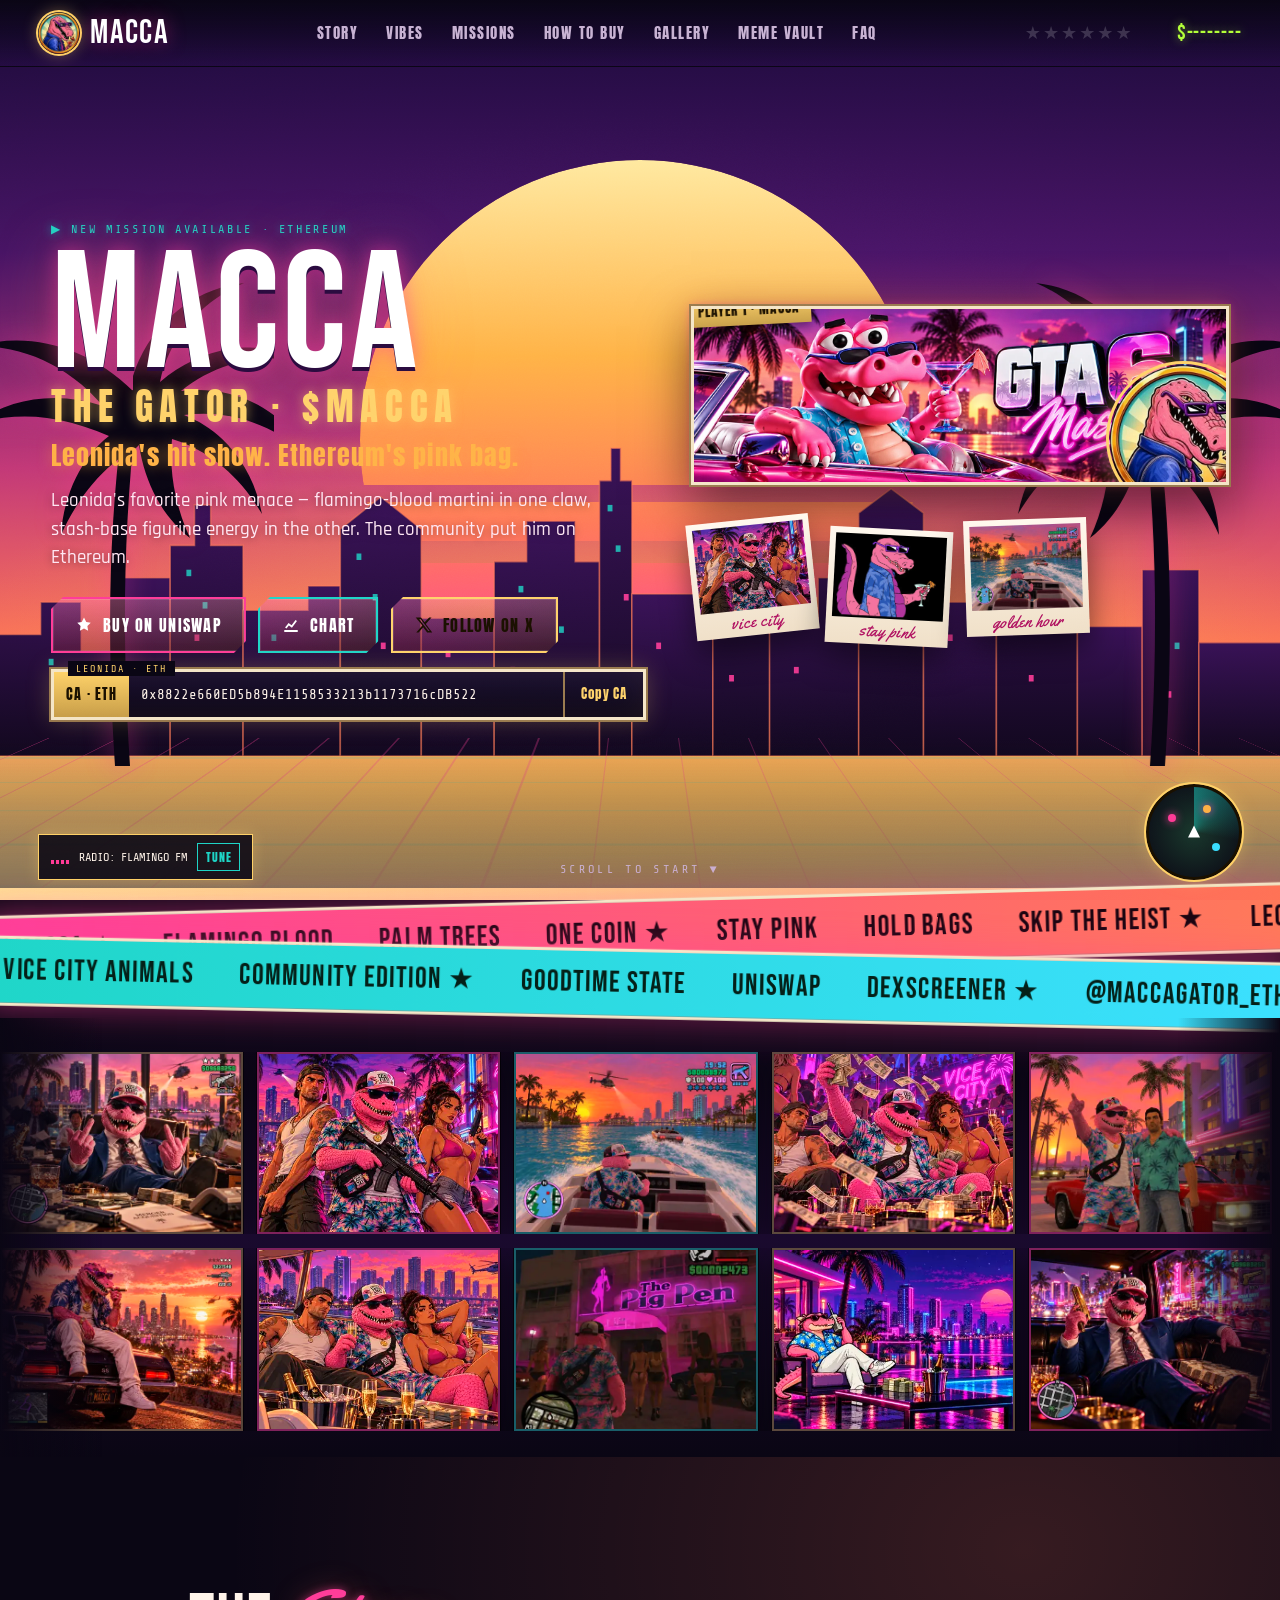
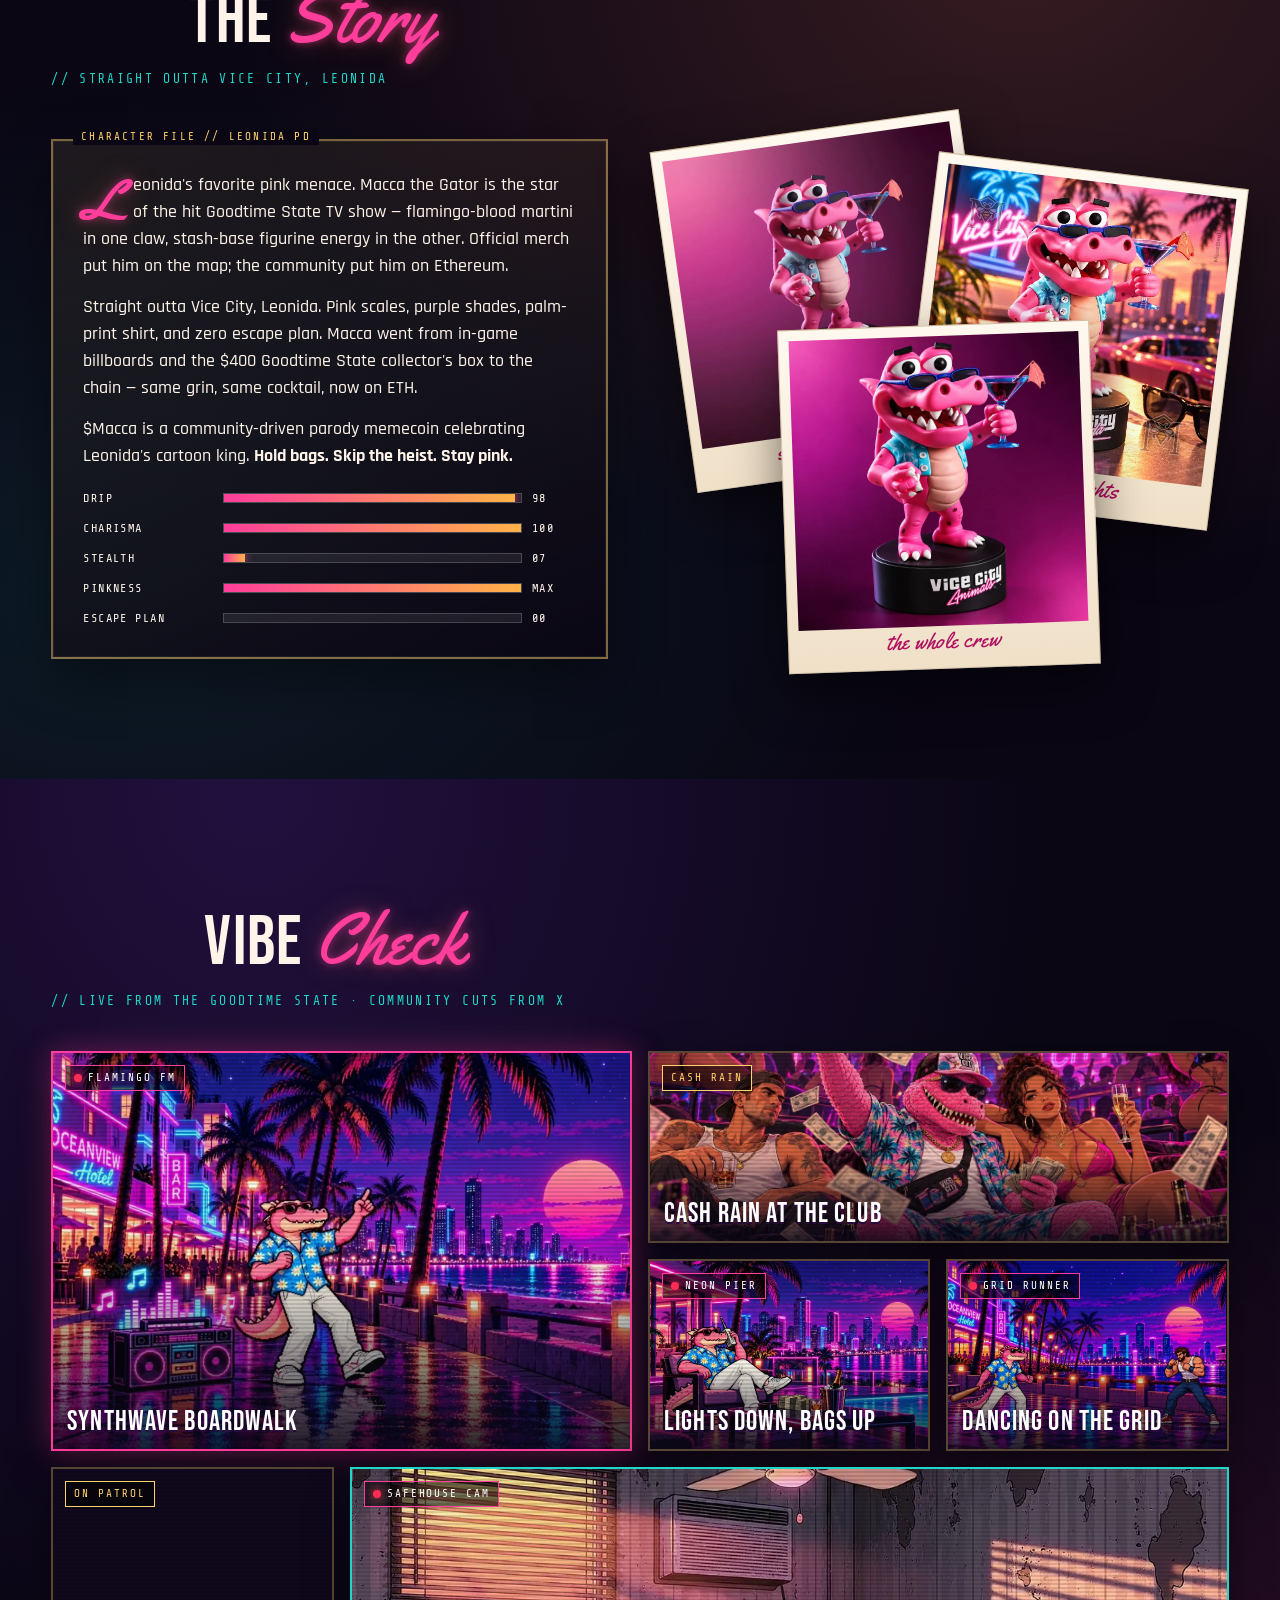
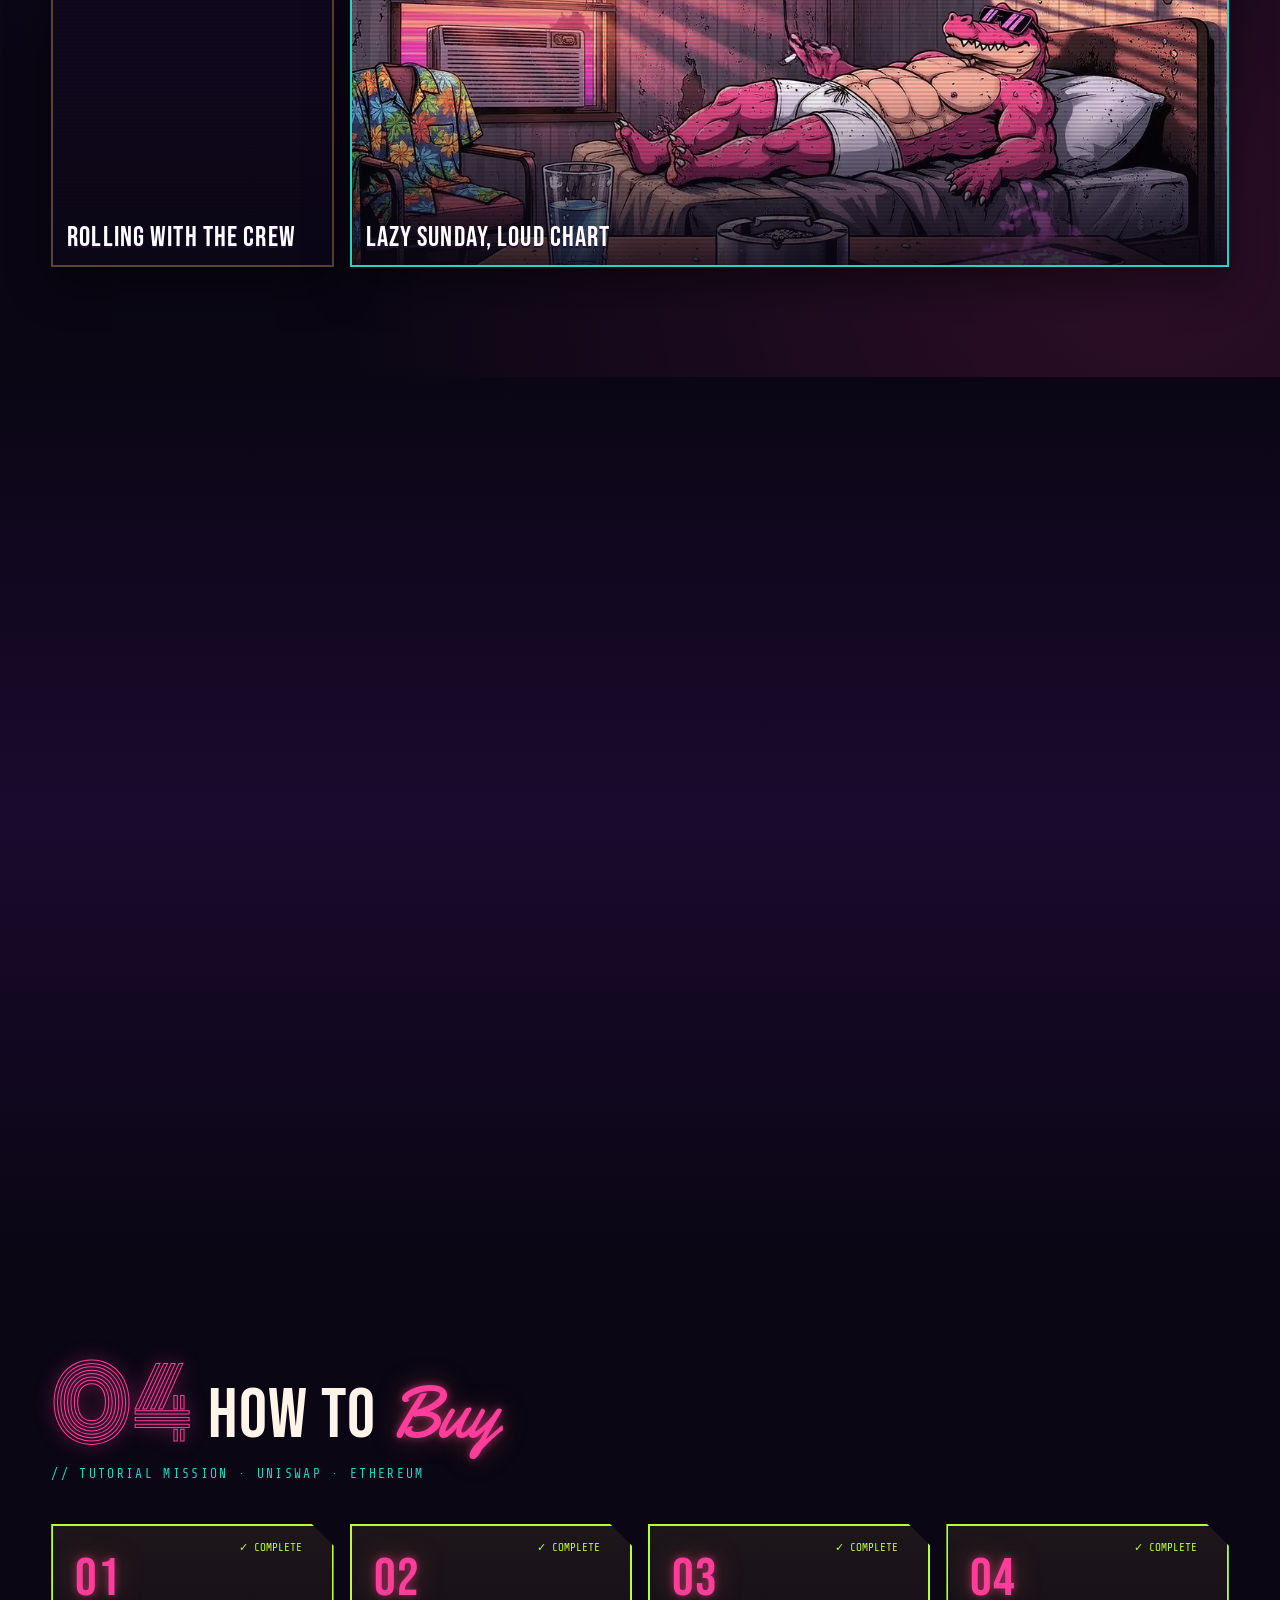
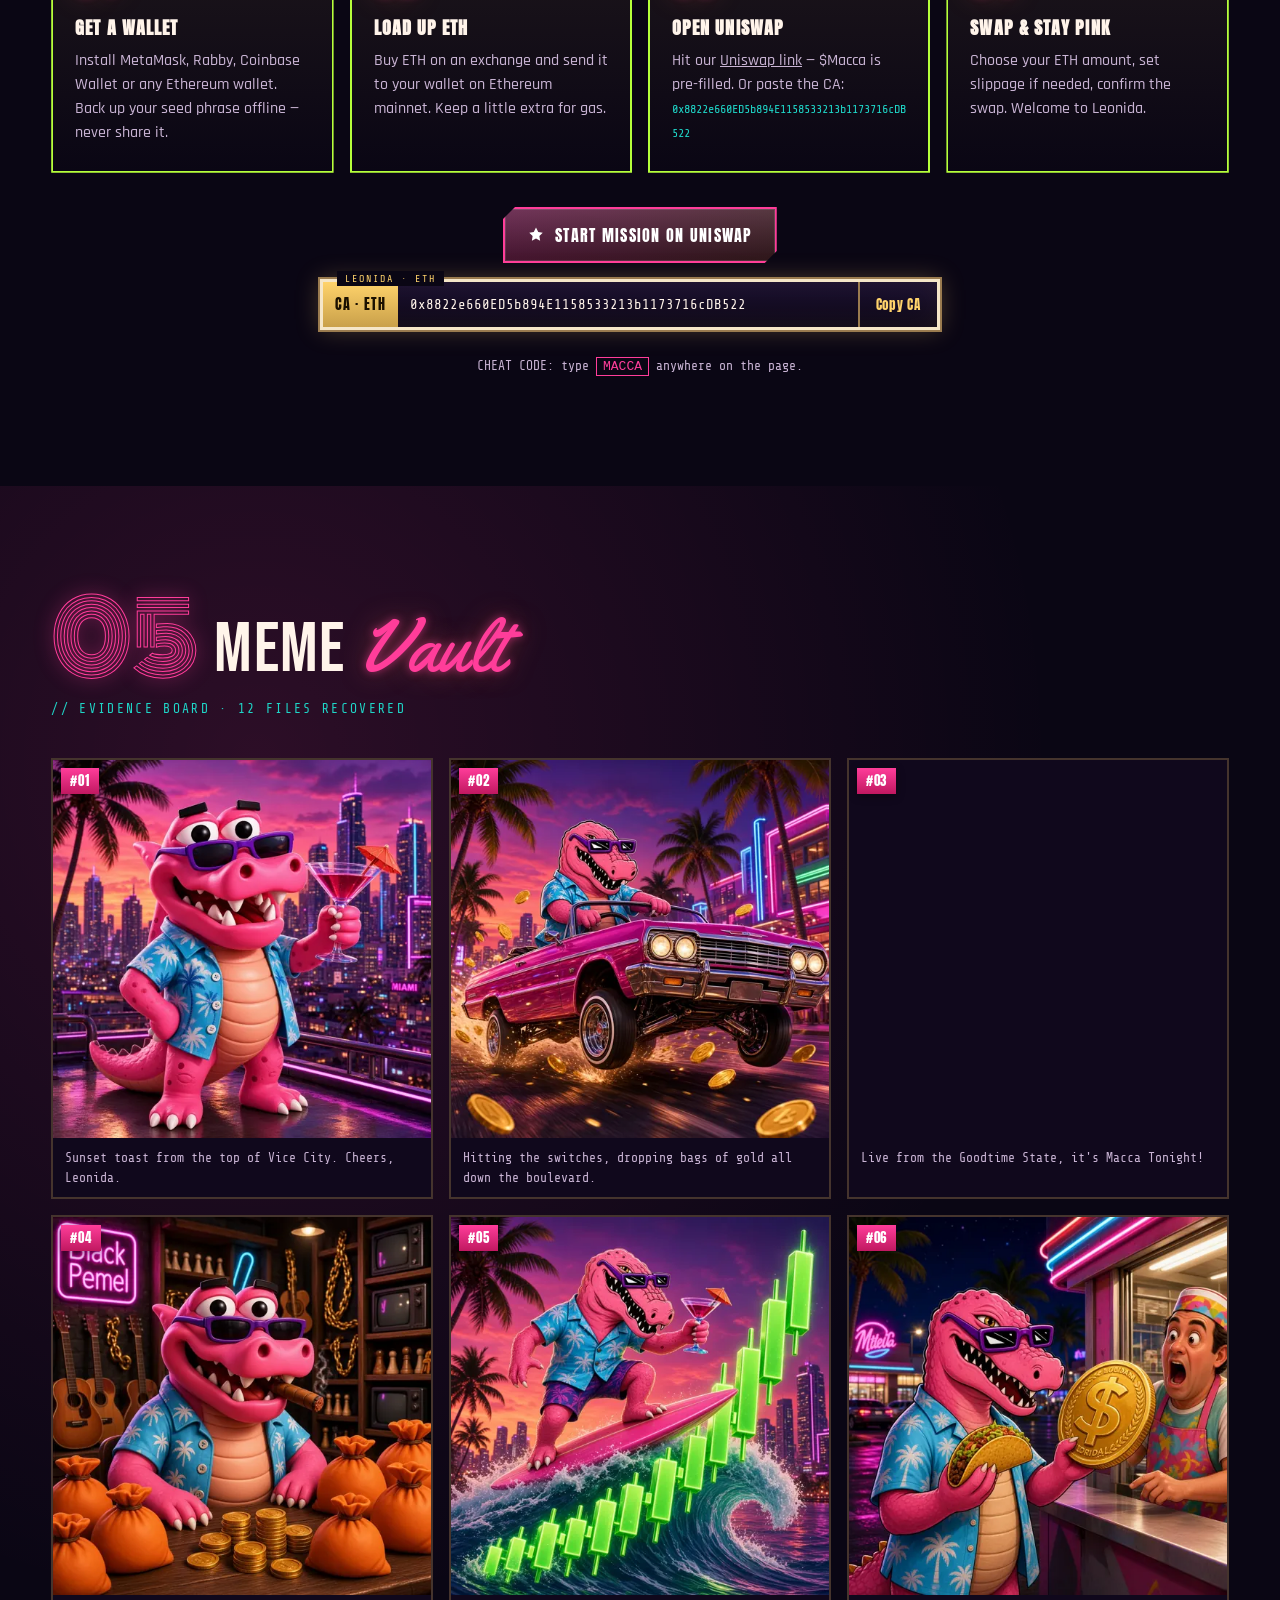
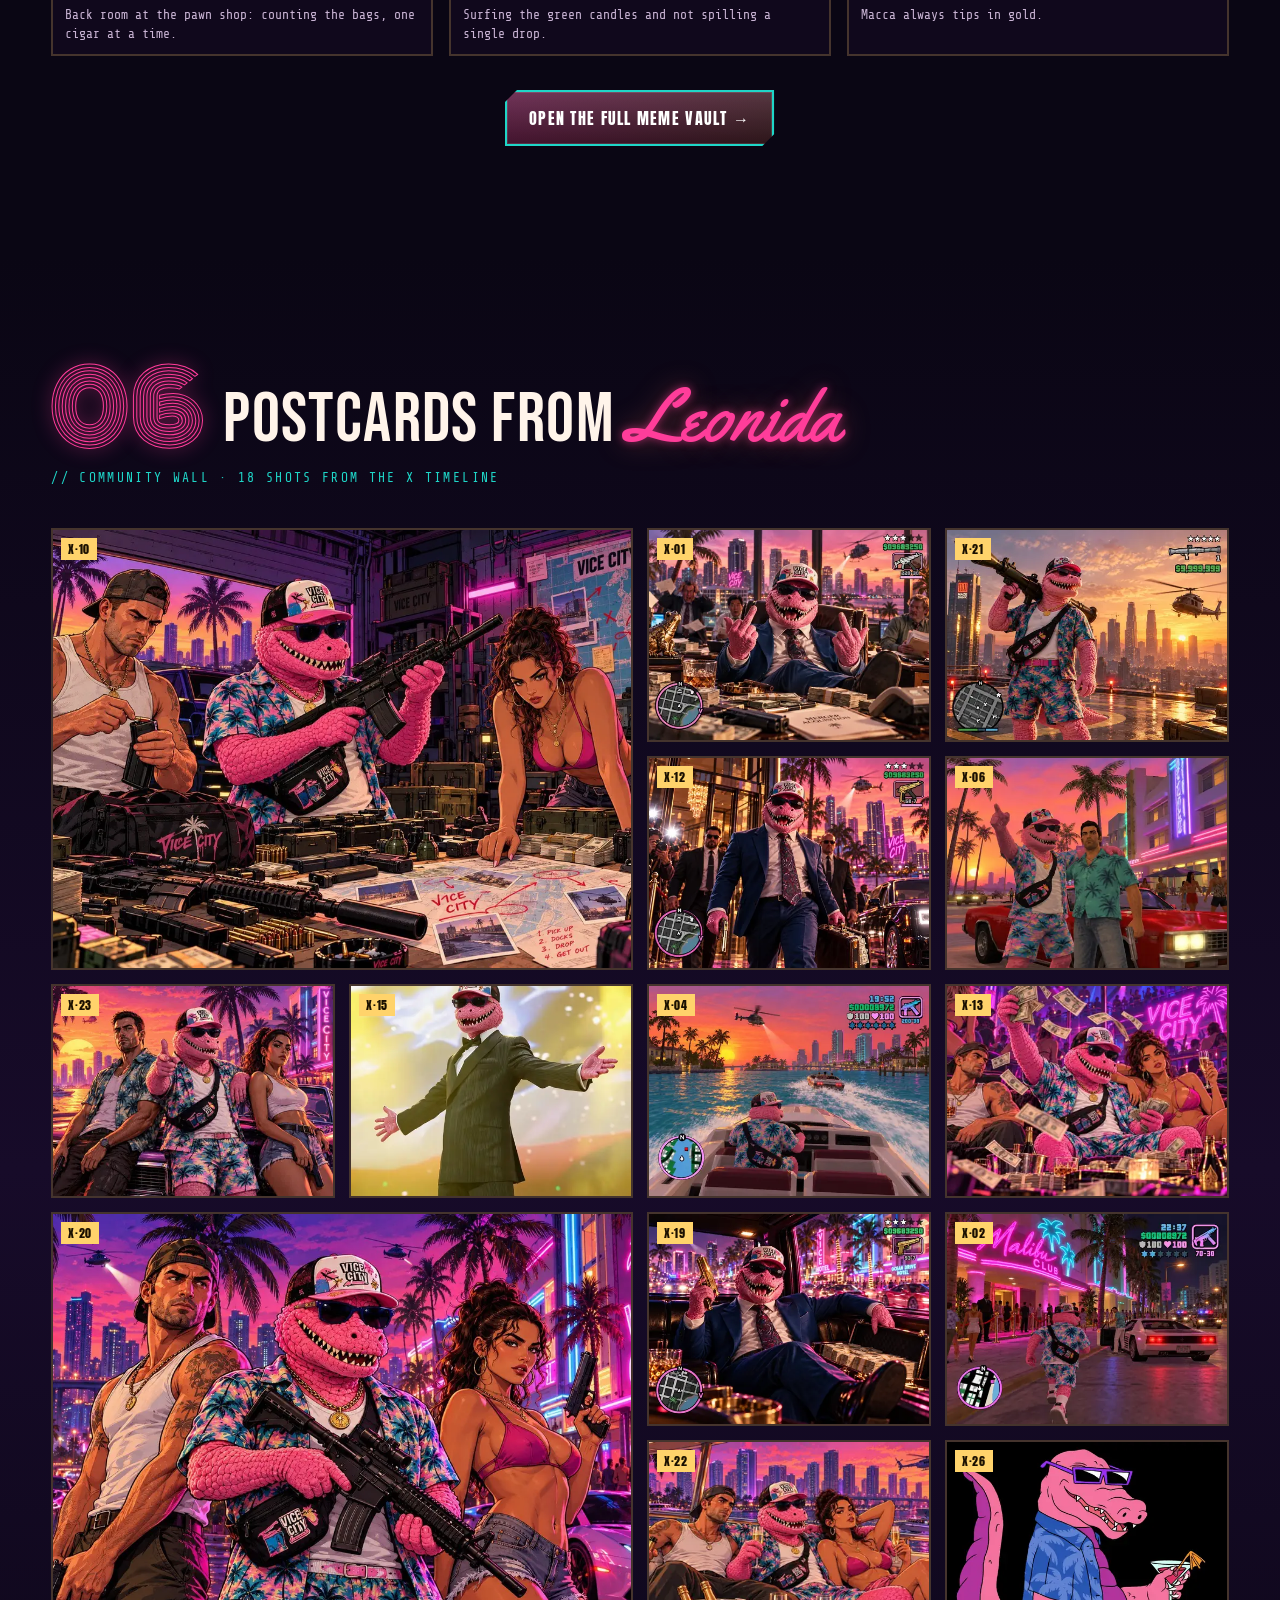
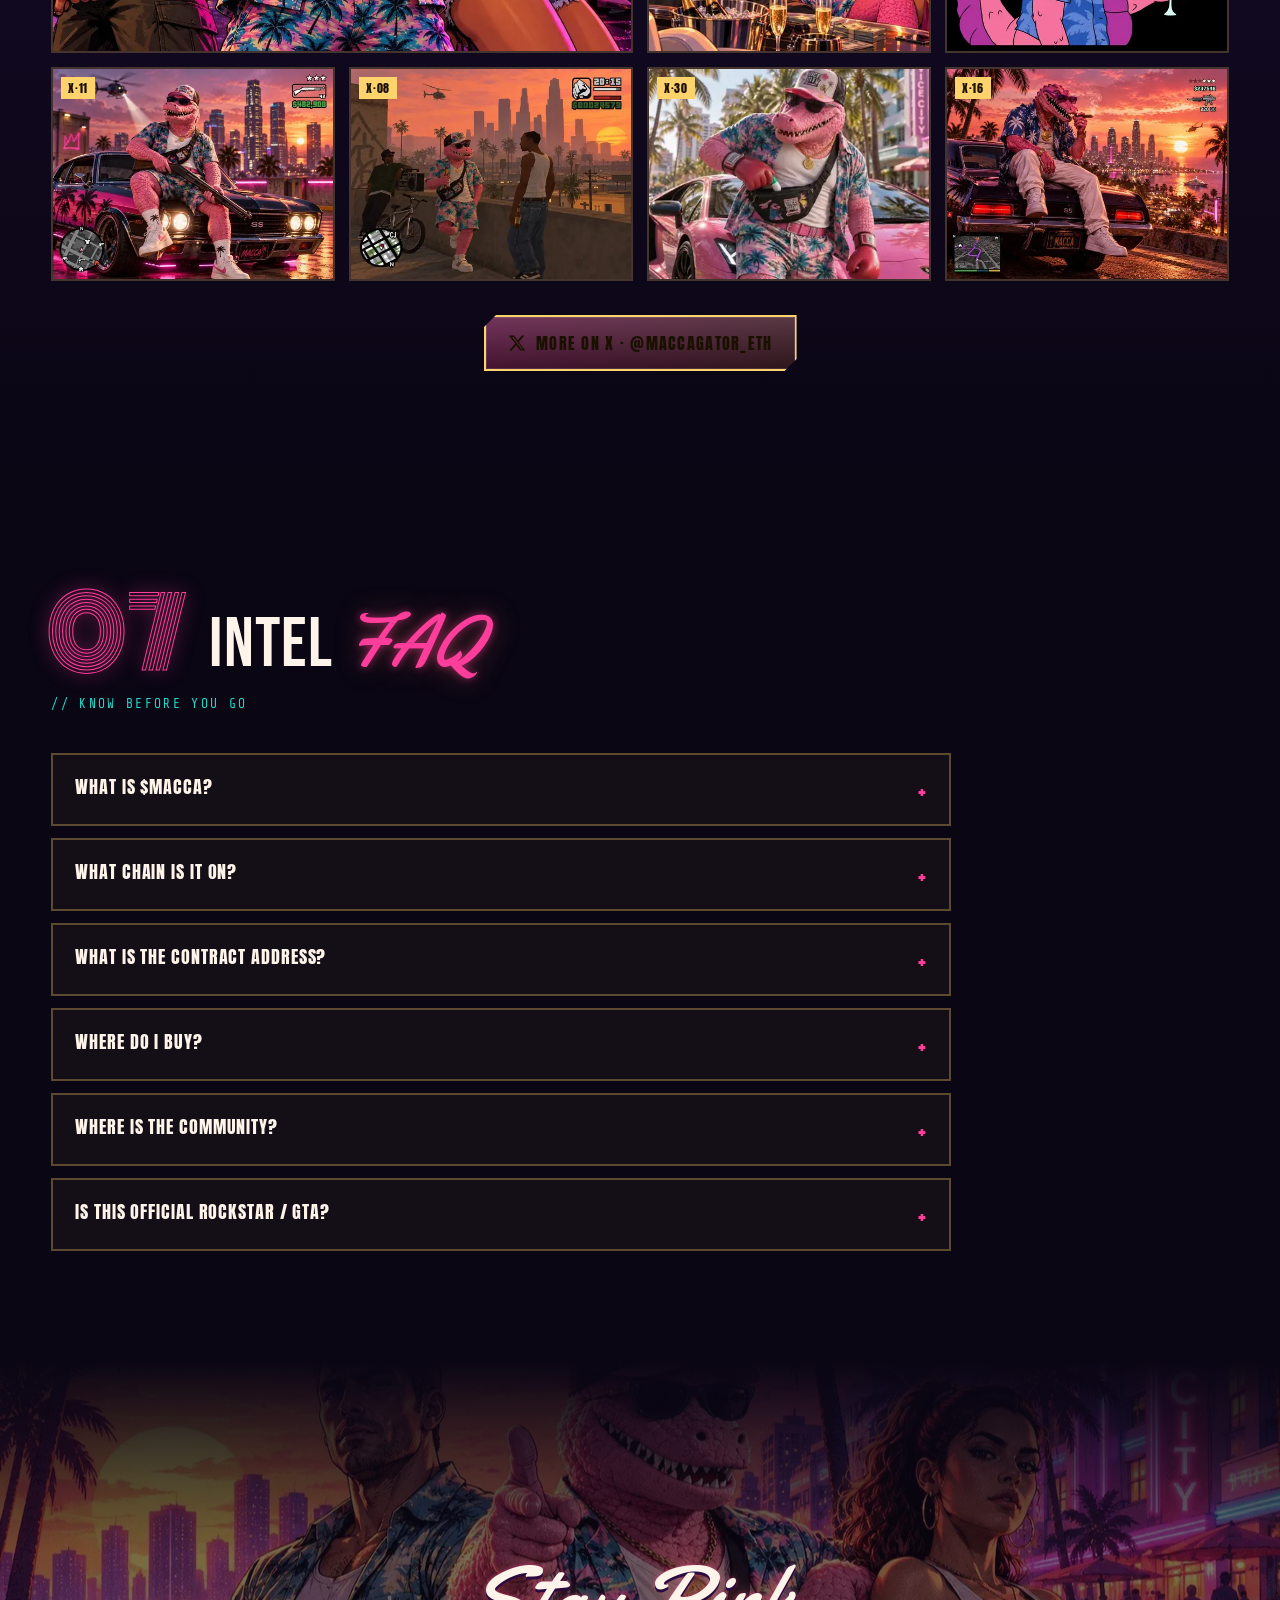
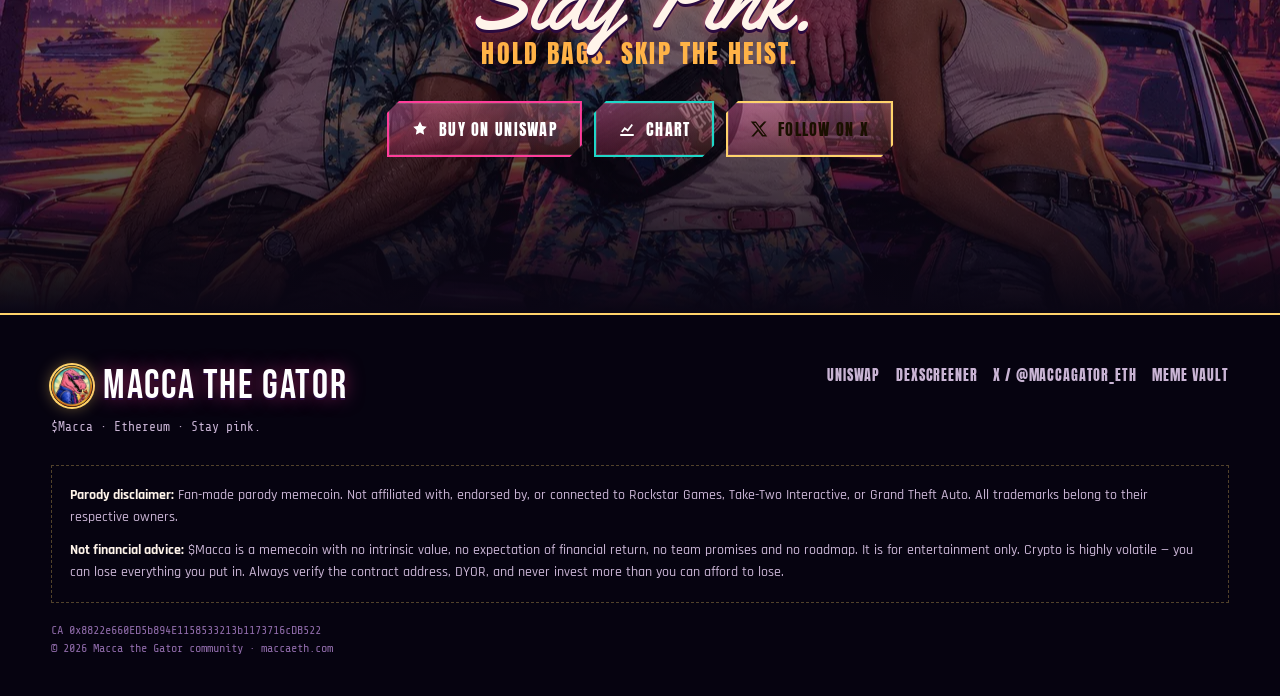
==== commit e9ffaf31: "ca: wire new ETH 0x8822e660…cdb522 + Uniswap/DexScreener" ====
--- a/index.html
+++ b/index.html
@@ -68,13 +68,13 @@
       <p class="tagline" id="typer" data-lines="Leonida's hit show. Ethereum's pink bag.|Flamingo blood. Palm trees. One coin.|From the Goodtime State to the chain.|Vice City Animals. Community edition.">Leonida's hit show. Ethereum's pink bag.</p>
       <p class="lead">Leonida's favorite pink menace — flamingo-blood martini in one claw, stash-base figurine energy in the other. The community put him on Ethereum.</p>
       <div class="cta">
-  <a class="btn" href="https://app.uniswap.org/swap?chain=ethereum&outputCurrency=0x65dE619562d1d1DB09E1a552C9e94C8BFA30c951" target="_blank" rel="noopener"><svg viewBox="0 0 24 24" fill="currentColor" aria-hidden="true"><path d="M12 2l3 6 6 1-4.5 4.3 1 6.2L12 16.6 6.5 19.5l1-6.2L3 9l6-1z"/></svg> Buy on Uniswap</a>
-  <a class="btn cy" href="https://dexscreener.com/ethereum/0xa209d0b77f9b36437768325e06c83924598315ef" target="_blank" rel="noopener"><svg viewBox="0 0 24 24" fill="none" stroke="currentColor" stroke-width="2.4" aria-hidden="true"><path d="M3 20h18M5 16l4-5 4 3 6-8"/></svg> Chart</a>
+  <a class="btn" href="https://app.uniswap.org/swap?chain=ethereum&outputCurrency=0x8822e660ED5b894E1158533213b1173716cDB522" target="_blank" rel="noopener"><svg viewBox="0 0 24 24" fill="currentColor" aria-hidden="true"><path d="M12 2l3 6 6 1-4.5 4.3 1 6.2L12 16.6 6.5 19.5l1-6.2L3 9l6-1z"/></svg> Buy on Uniswap</a>
+  <a class="btn cy" href="https://dexscreener.com/ethereum/0xc6c36dd44cee3fac53b8eda1cf551117c7e3664fad74df587f20f6101b5fc511" target="_blank" rel="noopener"><svg viewBox="0 0 24 24" fill="none" stroke="currentColor" stroke-width="2.4" aria-hidden="true"><path d="M3 20h18M5 16l4-5 4 3 6-8"/></svg> Chart</a>
   <a class="btn gold" href="https://x.com/MaccaGator_ETH" target="_blank" rel="noopener"><svg viewBox="0 0 24 24" fill="currentColor" aria-hidden="true"><path d="M18.9 2H22l-7.6 8.7L23 22h-6.8l-5.3-6.9L4.8 22H1.7l8.1-9.3L1 2h7l4.8 6.3L18.9 2zm-1.2 18h1.9L7.4 3.9H5.4L17.7 20z"/></svg> Follow on X</a>
 </div>
       <div class="ca" data-reveal>
   <span class="lbl">CA · ETH</span>
-  <code id="ca">0x65dE619562d1d1DB09E1a552C9e94C8BFA30c951</code>
+  <code id="ca">0x8822e660ED5b894E1158533213b1173716cDB522</code>
   <button type="button" data-copy="#ca">Copy CA</button>
 </div>
     </div>
@@ -162,8 +162,8 @@
   <div class="wrap">
     <div class="sec-h" data-reveal><span class="num">03</span><h2>Mission <em>Select</em></h2><p>// CHOOSE YOUR NEXT MOVE</p></div>
     <div class="missions">
-      <a class="mission m-buy" href="https://app.uniswap.org/swap?chain=ethereum&outputCurrency=0x65dE619562d1d1DB09E1a552C9e94C8BFA30c951" target="_blank" rel="noopener" data-tilt data-reveal><span class="bgimg" style="background-image:url(/img/banner-m.webp)"></span><span class="mtag">MISSION 01</span><div class="in"><h3>The Pink Swap</h3><p>Grab $Macca on Uniswap — Ethereum mainnet, exact CA pre-filled.</p><span class="go">Buy on Uniswap</span></div></a>
-      <a class="mission m-chart" href="https://dexscreener.com/ethereum/0xa209d0b77f9b36437768325e06c83924598315ef" target="_blank" rel="noopener" data-tilt data-reveal><span class="bgimg" style="background-image:url(/img/gallery/poster-leonida.webp)"></span><span class="mtag">MISSION 02</span><div class="in"><h3>Stake Out the Chart</h3><p>Watch the candles from the safehouse on DexScreener.</p><span class="go">Open Chart</span></div></a>
+      <a class="mission m-buy" href="https://app.uniswap.org/swap?chain=ethereum&outputCurrency=0x8822e660ED5b894E1158533213b1173716cDB522" target="_blank" rel="noopener" data-tilt data-reveal><span class="bgimg" style="background-image:url(/img/banner-m.webp)"></span><span class="mtag">MISSION 01</span><div class="in"><h3>The Pink Swap</h3><p>Grab $Macca on Uniswap — Ethereum mainnet, exact CA pre-filled.</p><span class="go">Buy on Uniswap</span></div></a>
+      <a class="mission m-chart" href="https://dexscreener.com/ethereum/0xc6c36dd44cee3fac53b8eda1cf551117c7e3664fad74df587f20f6101b5fc511" target="_blank" rel="noopener" data-tilt data-reveal><span class="bgimg" style="background-image:url(/img/gallery/poster-leonida.webp)"></span><span class="mtag">MISSION 02</span><div class="in"><h3>Stake Out the Chart</h3><p>Watch the candles from the safehouse on DexScreener.</p><span class="go">Open Chart</span></div></a>
       <a class="mission m-x" href="https://x.com/MaccaGator_ETH" target="_blank" rel="noopener" data-tilt data-reveal><span class="bgimg" style="background-image:url(/img/x/x17-480.webp)"></span><span class="mtag">MISSION 03</span><div class="in"><h3>Join the Crew</h3><p>Follow @MaccaGator_ETH on X for the drops, raids and memes.</p><span class="go">Follow on X</span></div></a>
     </div>
     <div class="live" id="live" data-reveal>
@@ -181,15 +181,15 @@
     <div class="steps">
       <div class="step" data-reveal><span class="ck">✓ COMPLETE</span><h3>Get a Wallet</h3><p>Install MetaMask, Rabby, Coinbase Wallet or any Ethereum wallet. Back up your seed phrase offline — never share it.</p></div>
       <div class="step" data-reveal><span class="ck">✓ COMPLETE</span><h3>Load Up ETH</h3><p>Buy ETH on an exchange and send it to your wallet on Ethereum mainnet. Keep a little extra for gas.</p></div>
-      <div class="step" data-reveal><span class="ck">✓ COMPLETE</span><h3>Open Uniswap</h3><p>Hit our <a href="https://app.uniswap.org/swap?chain=ethereum&outputCurrency=0x65dE619562d1d1DB09E1a552C9e94C8BFA30c951" target="_blank" rel="noopener">Uniswap link</a> — $Macca is pre-filled. Or paste the CA: <code>0x65dE619562d1d1DB09E1a552C9e94C8BFA30c951</code></p></div>
+      <div class="step" data-reveal><span class="ck">✓ COMPLETE</span><h3>Open Uniswap</h3><p>Hit our <a href="https://app.uniswap.org/swap?chain=ethereum&outputCurrency=0x8822e660ED5b894E1158533213b1173716cDB522" target="_blank" rel="noopener">Uniswap link</a> — $Macca is pre-filled. Or paste the CA: <code>0x8822e660ED5b894E1158533213b1173716cDB522</code></p></div>
       <div class="step" data-reveal><span class="ck">✓ COMPLETE</span><h3>Swap &amp; Stay Pink</h3><p>Choose your ETH amount, set slippage if needed, confirm the swap. Welcome to Leonida.</p></div>
     </div>
     <div class="cta" style="justify-content:center;margin-top:34px">
-      <a class="btn" href="https://app.uniswap.org/swap?chain=ethereum&outputCurrency=0x65dE619562d1d1DB09E1a552C9e94C8BFA30c951" target="_blank" rel="noopener"><svg viewBox="0 0 24 24" fill="currentColor" aria-hidden="true"><path d="M12 2l3 6 6 1-4.5 4.3 1 6.2L12 16.6 6.5 19.5l1-6.2L3 9l6-1z"/></svg> Start Mission on Uniswap</a>
+      <a class="btn" href="https://app.uniswap.org/swap?chain=ethereum&outputCurrency=0x8822e660ED5b894E1158533213b1173716cDB522" target="_blank" rel="noopener"><svg viewBox="0 0 24 24" fill="currentColor" aria-hidden="true"><path d="M12 2l3 6 6 1-4.5 4.3 1 6.2L12 16.6 6.5 19.5l1-6.2L3 9l6-1z"/></svg> Start Mission on Uniswap</a>
     </div>
     <div style="max-width:640px;margin:0 auto"><div class="ca" data-reveal>
   <span class="lbl">CA · ETH</span>
-  <code id="ca2">0x65dE619562d1d1DB09E1a552C9e94C8BFA30c951</code>
+  <code id="ca2">0x8822e660ED5b894E1158533213b1173716cDB522</code>
   <button type="button" data-copy="#ca2">Copy CA</button>
 </div></div>
     <p class="cheat">CHEAT CODE: type <kbd>MACCA</kbd> anywhere on the page.</p>
@@ -339,9 +339,9 @@
     <div class="sec-h" data-reveal><span class="num">07</span><h2>Intel <em>FAQ</em></h2><p>// KNOW BEFORE YOU GO</p></div>
     <div class="faq">
       <details data-reveal><summary>What is $Macca?</summary><p>Macca the Gator ($Macca) is a community-driven parody memecoin on Ethereum celebrating Leonida's pink cartoon gator. It is a fan meme — no utility, no roadmap, just vibes.</p></details>
-      <details data-reveal><summary>What chain is it on?</summary><p>Ethereum mainnet. The main liquidity pair is on Uniswap: <code>0xa209D0B77F9b36437768325e06c83924598315ef</code></p></details>
-      <details data-reveal><summary>What is the contract address?</summary><p><code>0x65dE619562d1d1DB09E1a552C9e94C8BFA30c951</code> — always double-check it before swapping. Anything else is not us.</p></details>
-      <details data-reveal><summary>Where do I buy?</summary><p>On <a href="https://app.uniswap.org/swap?chain=ethereum&outputCurrency=0x65dE619562d1d1DB09E1a552C9e94C8BFA30c951" target="_blank" rel="noopener">Uniswap</a> with ETH. Track it on <a href="https://dexscreener.com/ethereum/0xa209d0b77f9b36437768325e06c83924598315ef" target="_blank" rel="noopener">DexScreener</a>.</p></details>
+      <details data-reveal><summary>What chain is it on?</summary><p>Ethereum mainnet. The main liquidity pair is on Uniswap: <code>0xc6c36dd44cee3fac53b8eda1cf551117c7e3664fad74df587f20f6101b5fc511</code></p></details>
+      <details data-reveal><summary>What is the contract address?</summary><p><code>0x8822e660ED5b894E1158533213b1173716cDB522</code> — always double-check it before swapping. Anything else is not us.</p></details>
+      <details data-reveal><summary>Where do I buy?</summary><p>On <a href="https://app.uniswap.org/swap?chain=ethereum&outputCurrency=0x8822e660ED5b894E1158533213b1173716cDB522" target="_blank" rel="noopener">Uniswap</a> with ETH. Track it on <a href="https://dexscreener.com/ethereum/0xc6c36dd44cee3fac53b8eda1cf551117c7e3664fad74df587f20f6101b5fc511" target="_blank" rel="noopener">DexScreener</a>.</p></details>
       <details data-reveal><summary>Where is the community?</summary><p>On X at <a href="https://x.com/MaccaGator_ETH" target="_blank" rel="noopener">@MaccaGator_ETH</a>.</p></details>
       <details data-reveal><summary>Is this official Rockstar / GTA?</summary><p>No. This is a fan-made parody memecoin. Not affiliated with, endorsed by, or connected to Rockstar Games, Take-Two Interactive, or Grand Theft Auto.</p></details>
     </div>
@@ -353,8 +353,8 @@
     <h2 data-reveal>Stay Pink.</h2>
     <p data-reveal>Hold bags. Skip the heist.</p>
     <div class="cta">
-  <a class="btn" href="https://app.uniswap.org/swap?chain=ethereum&outputCurrency=0x65dE619562d1d1DB09E1a552C9e94C8BFA30c951" target="_blank" rel="noopener"><svg viewBox="0 0 24 24" fill="currentColor" aria-hidden="true"><path d="M12 2l3 6 6 1-4.5 4.3 1 6.2L12 16.6 6.5 19.5l1-6.2L3 9l6-1z"/></svg> Buy on Uniswap</a>
-  <a class="btn cy" href="https://dexscreener.com/ethereum/0xa209d0b77f9b36437768325e06c83924598315ef" target="_blank" rel="noopener"><svg viewBox="0 0 24 24" fill="none" stroke="currentColor" stroke-width="2.4" aria-hidden="true"><path d="M3 20h18M5 16l4-5 4 3 6-8"/></svg> Chart</a>
+  <a class="btn" href="https://app.uniswap.org/swap?chain=ethereum&outputCurrency=0x8822e660ED5b894E1158533213b1173716cDB522" target="_blank" rel="noopener"><svg viewBox="0 0 24 24" fill="currentColor" aria-hidden="true"><path d="M12 2l3 6 6 1-4.5 4.3 1 6.2L12 16.6 6.5 19.5l1-6.2L3 9l6-1z"/></svg> Buy on Uniswap</a>
+  <a class="btn cy" href="https://dexscreener.com/ethereum/0xc6c36dd44cee3fac53b8eda1cf551117c7e3664fad74df587f20f6101b5fc511" target="_blank" rel="noopener"><svg viewBox="0 0 24 24" fill="none" stroke="currentColor" stroke-width="2.4" aria-hidden="true"><path d="M3 20h18M5 16l4-5 4 3 6-8"/></svg> Chart</a>
   <a class="btn gold" href="https://x.com/MaccaGator_ETH" target="_blank" rel="noopener"><svg viewBox="0 0 24 24" fill="currentColor" aria-hidden="true"><path d="M18.9 2H22l-7.6 8.7L23 22h-6.8l-5.3-6.9L4.8 22H1.7l8.1-9.3L1 2h7l4.8 6.3L18.9 2zm-1.2 18h1.9L7.4 3.9H5.4L17.7 20z"/></svg> Follow on X</a>
 </div>
   </div>
@@ -372,8 +372,8 @@
       <div><a class="brand" href="/"><img src="/img/logo-200.webp" alt="" width="42" height="42" loading="lazy"><b>Macca the Gator</b></a>
       <p class="mono" style="margin-top:10px;color:var(--mut);font-size:13px">$Macca · Ethereum · Stay pink.</p></div>
       <nav aria-label="Footer">
-        <a href="https://app.uniswap.org/swap?chain=ethereum&outputCurrency=0x65dE619562d1d1DB09E1a552C9e94C8BFA30c951" target="_blank" rel="noopener">Uniswap</a>
-        <a href="https://dexscreener.com/ethereum/0xa209d0b77f9b36437768325e06c83924598315ef" target="_blank" rel="noopener">DexScreener</a>
+        <a href="https://app.uniswap.org/swap?chain=ethereum&outputCurrency=0x8822e660ED5b894E1158533213b1173716cDB522" target="_blank" rel="noopener">Uniswap</a>
+        <a href="https://dexscreener.com/ethereum/0xc6c36dd44cee3fac53b8eda1cf551117c7e3664fad74df587f20f6101b5fc511" target="_blank" rel="noopener">DexScreener</a>
         <a href="https://x.com/MaccaGator_ETH" target="_blank" rel="noopener">X / @MaccaGator_ETH</a>
         <a href="/memes">Meme Vault</a>
       </nav>
@@ -382,7 +382,7 @@
       <p><strong>Parody disclaimer:</strong> Fan-made parody memecoin. Not affiliated with, endorsed by, or connected to Rockstar Games, Take-Two Interactive, or Grand Theft Auto. All trademarks belong to their respective owners.</p>
       <p style="margin-top:10px"><strong>Not financial advice:</strong> $Macca is a memecoin with no intrinsic value, no expectation of financial return, no team promises and no roadmap. It is for entertainment only. Crypto is highly volatile — you can lose everything you put in. Always verify the contract address, DYOR, and never invest more than you can afford to lose.</p>
     </div>
-    <p class="copy">CA 0x65dE619562d1d1DB09E1a552C9e94C8BFA30c951<br>© 2026 Macca the Gator community · maccaeth.com</p>
+    <p class="copy">CA 0x8822e660ED5b894E1158533213b1173716cDB522<br>© 2026 Macca the Gator community · maccaeth.com</p>
   </div>
 </footer>
 <div class="radio" id="radio"><div class="eq" aria-hidden="true"><i></i><i></i><i></i><i></i></div><span class="lbl2">RADIO: <span id="station">FLAMINGO FM</span></span><button type="button" id="radioBtn" aria-pressed="false">TUNE</button></div>
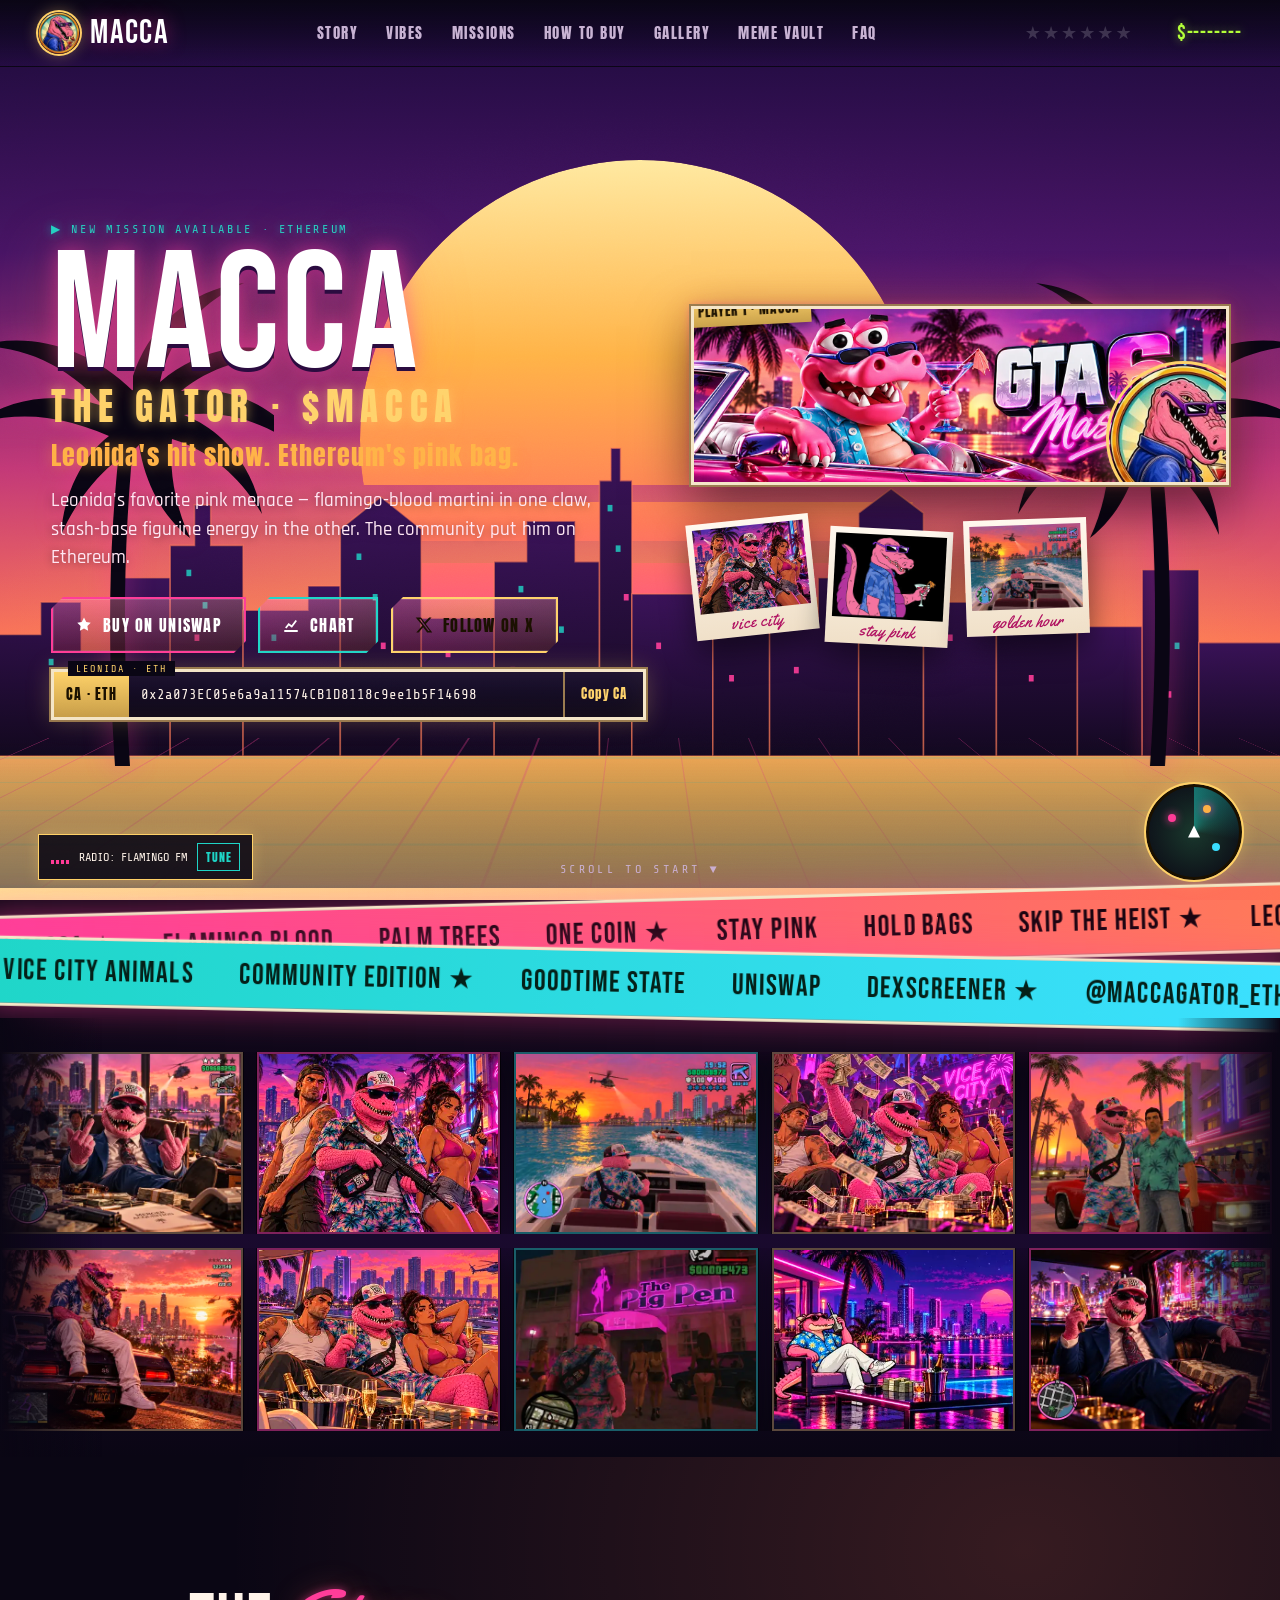
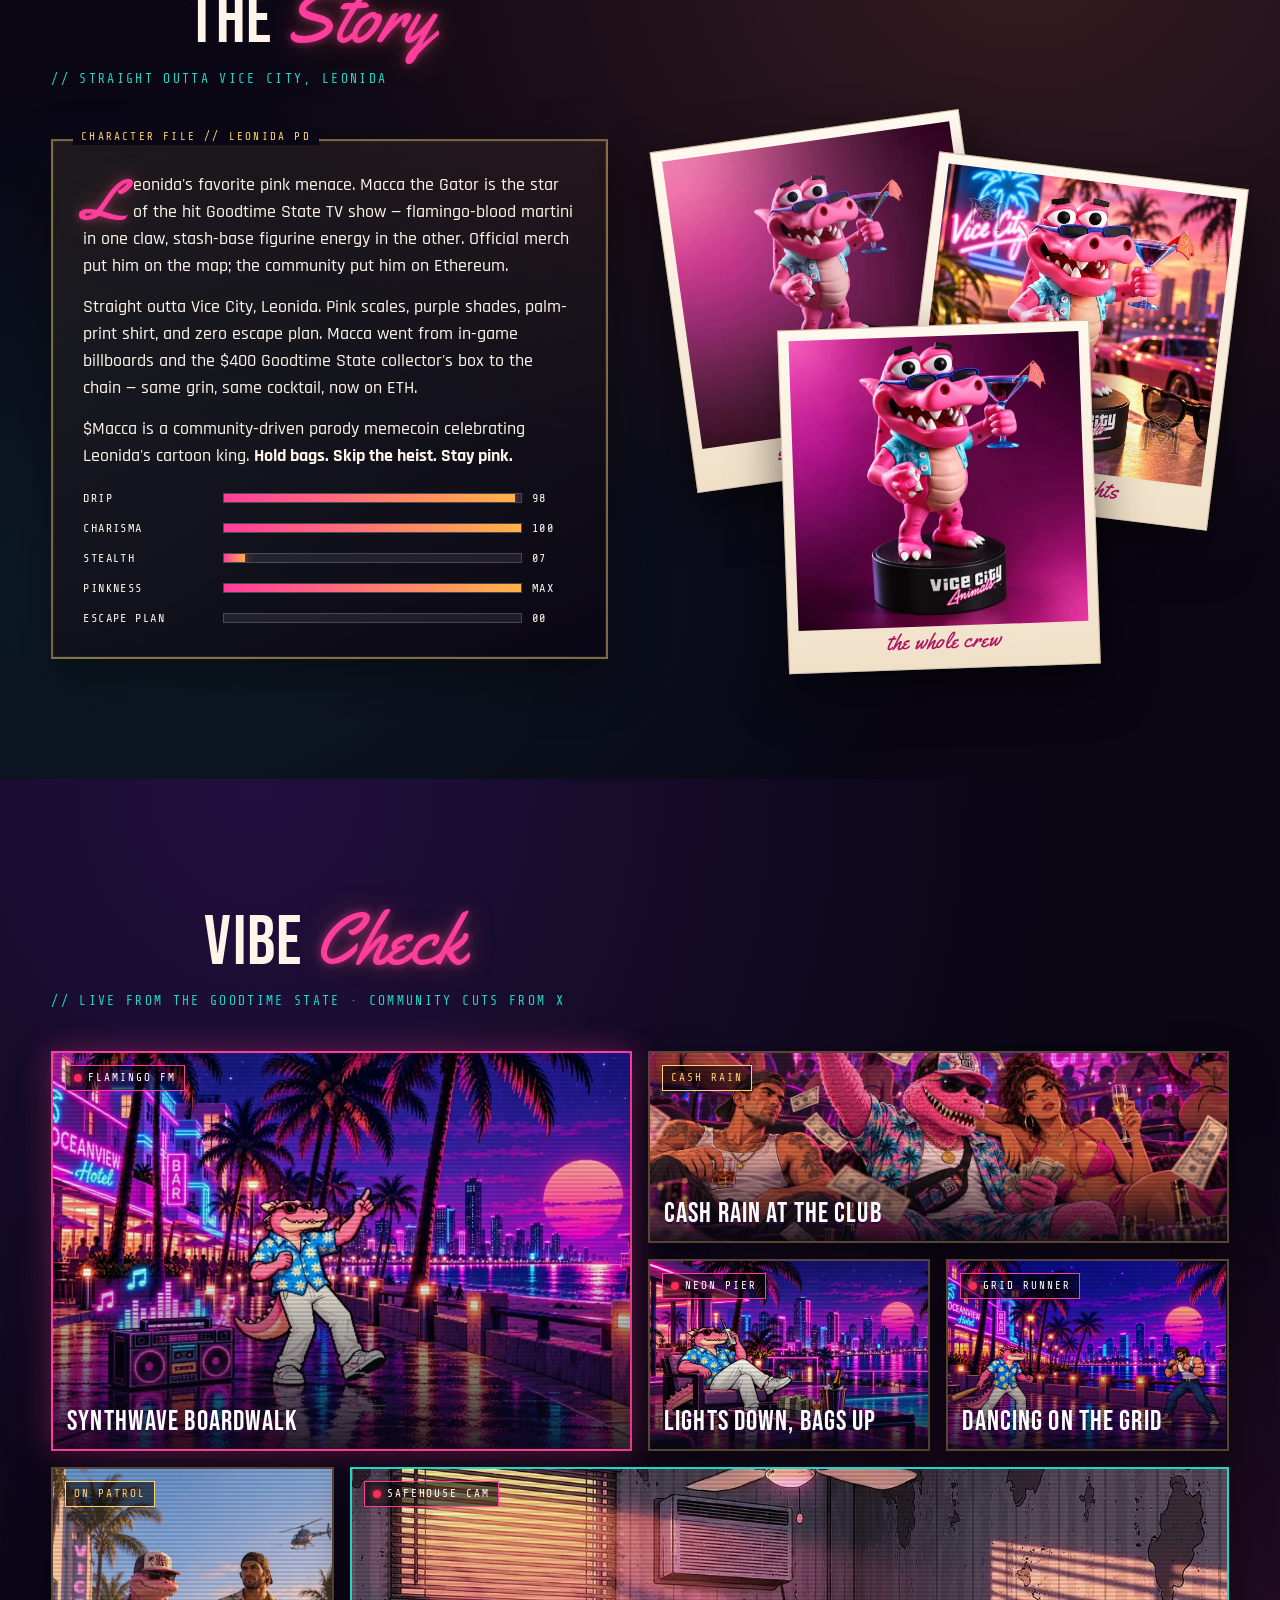
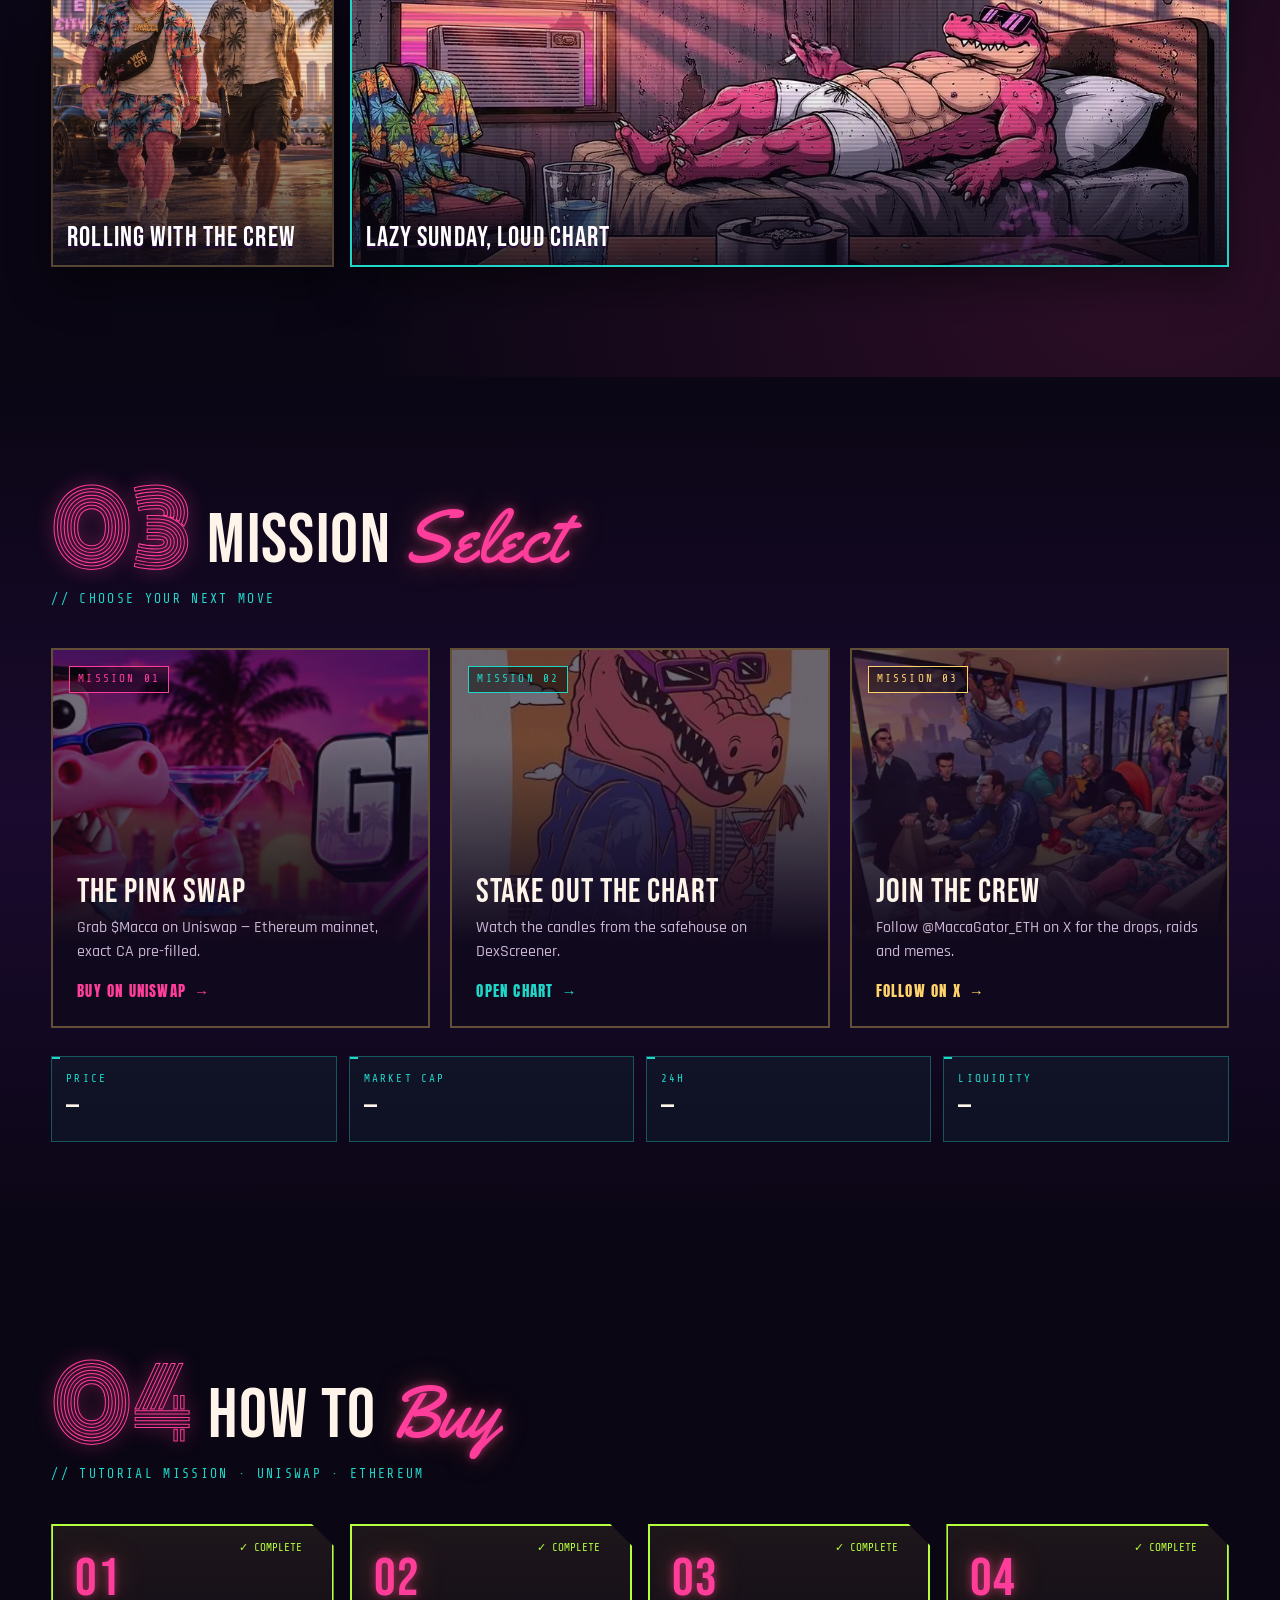
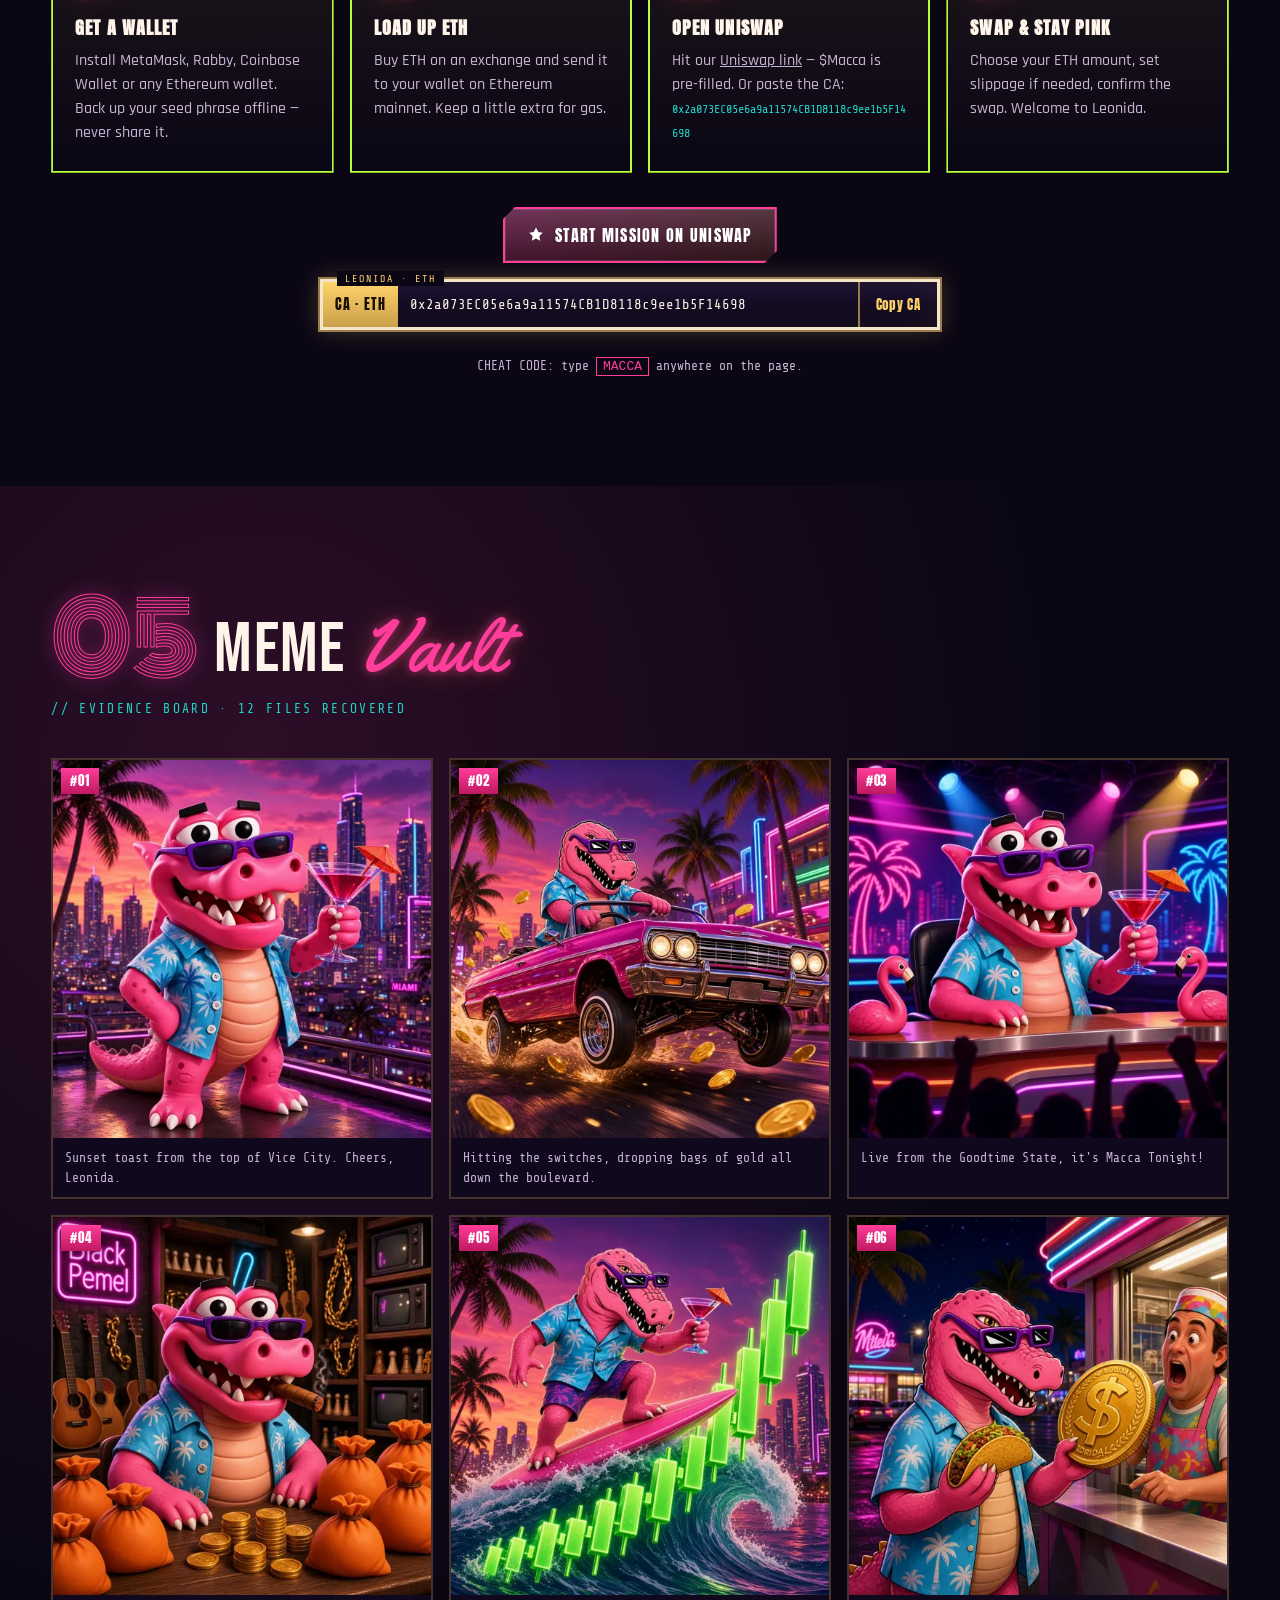
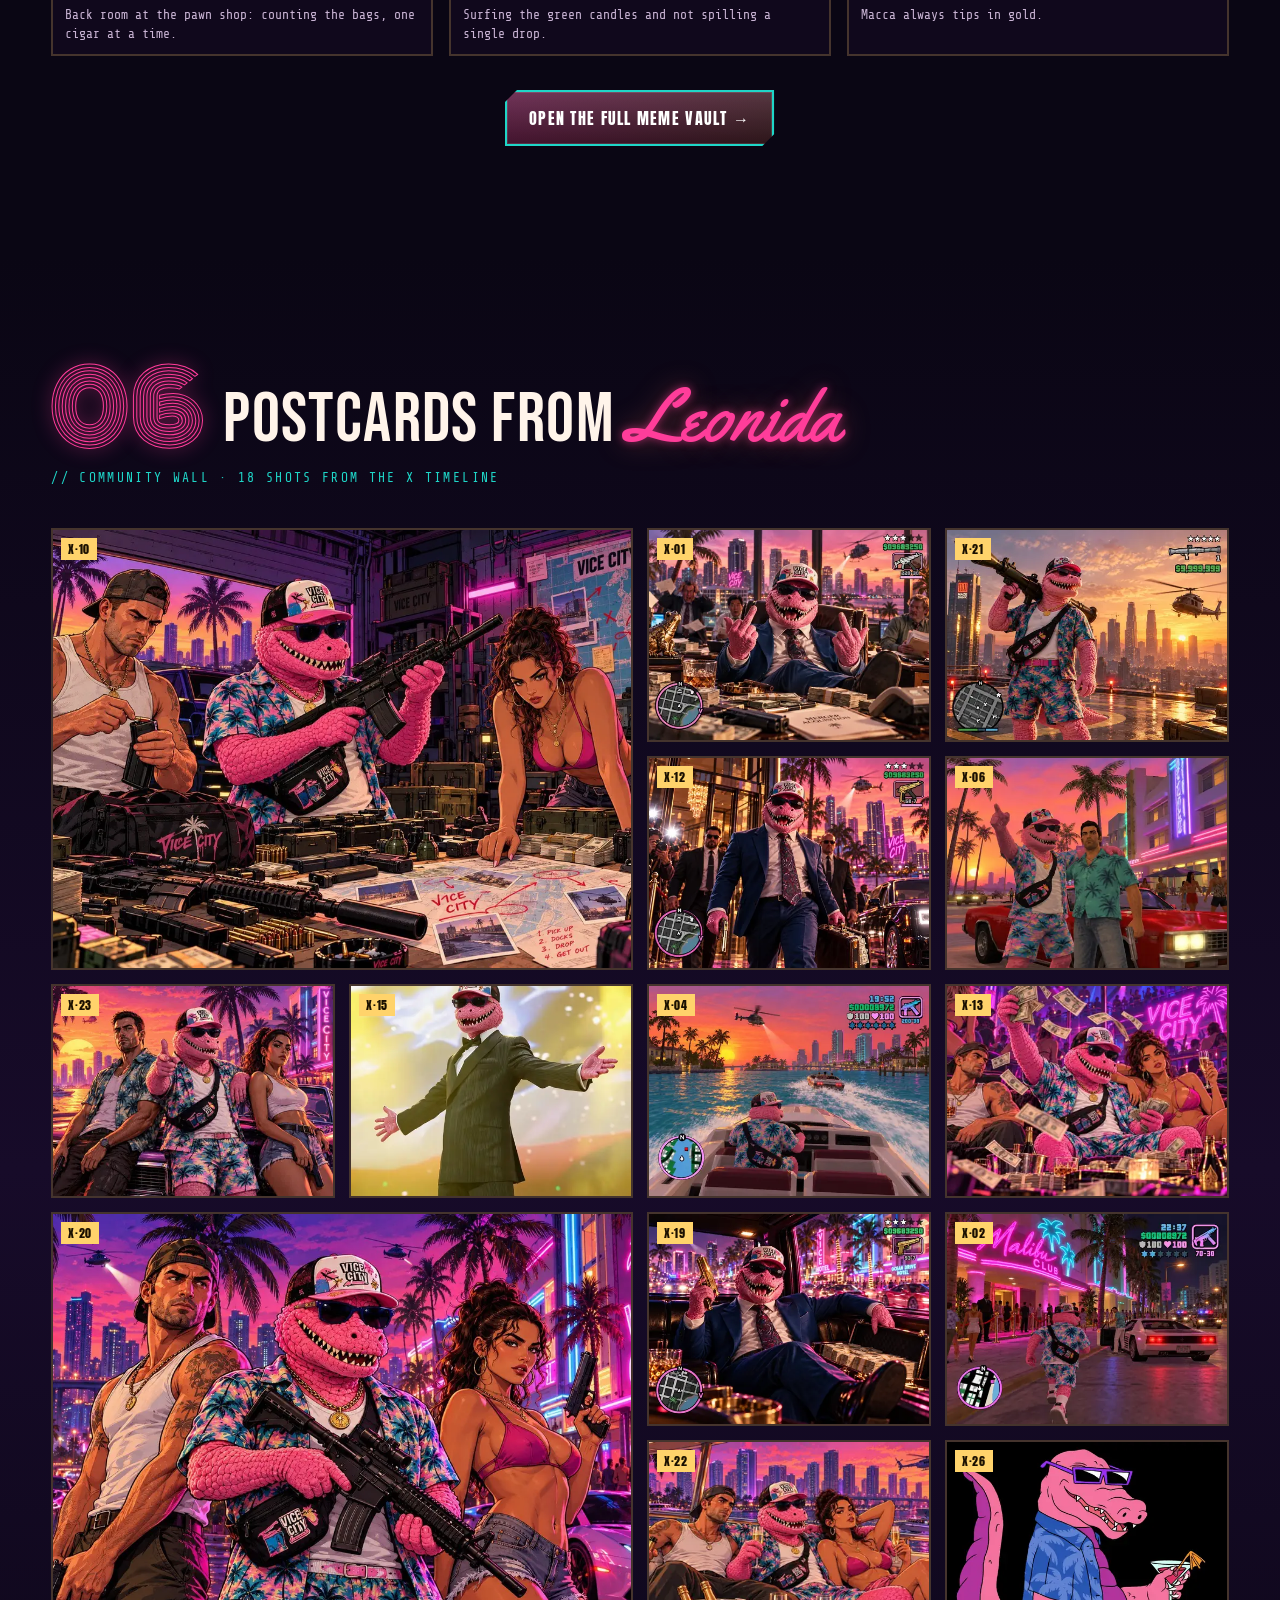
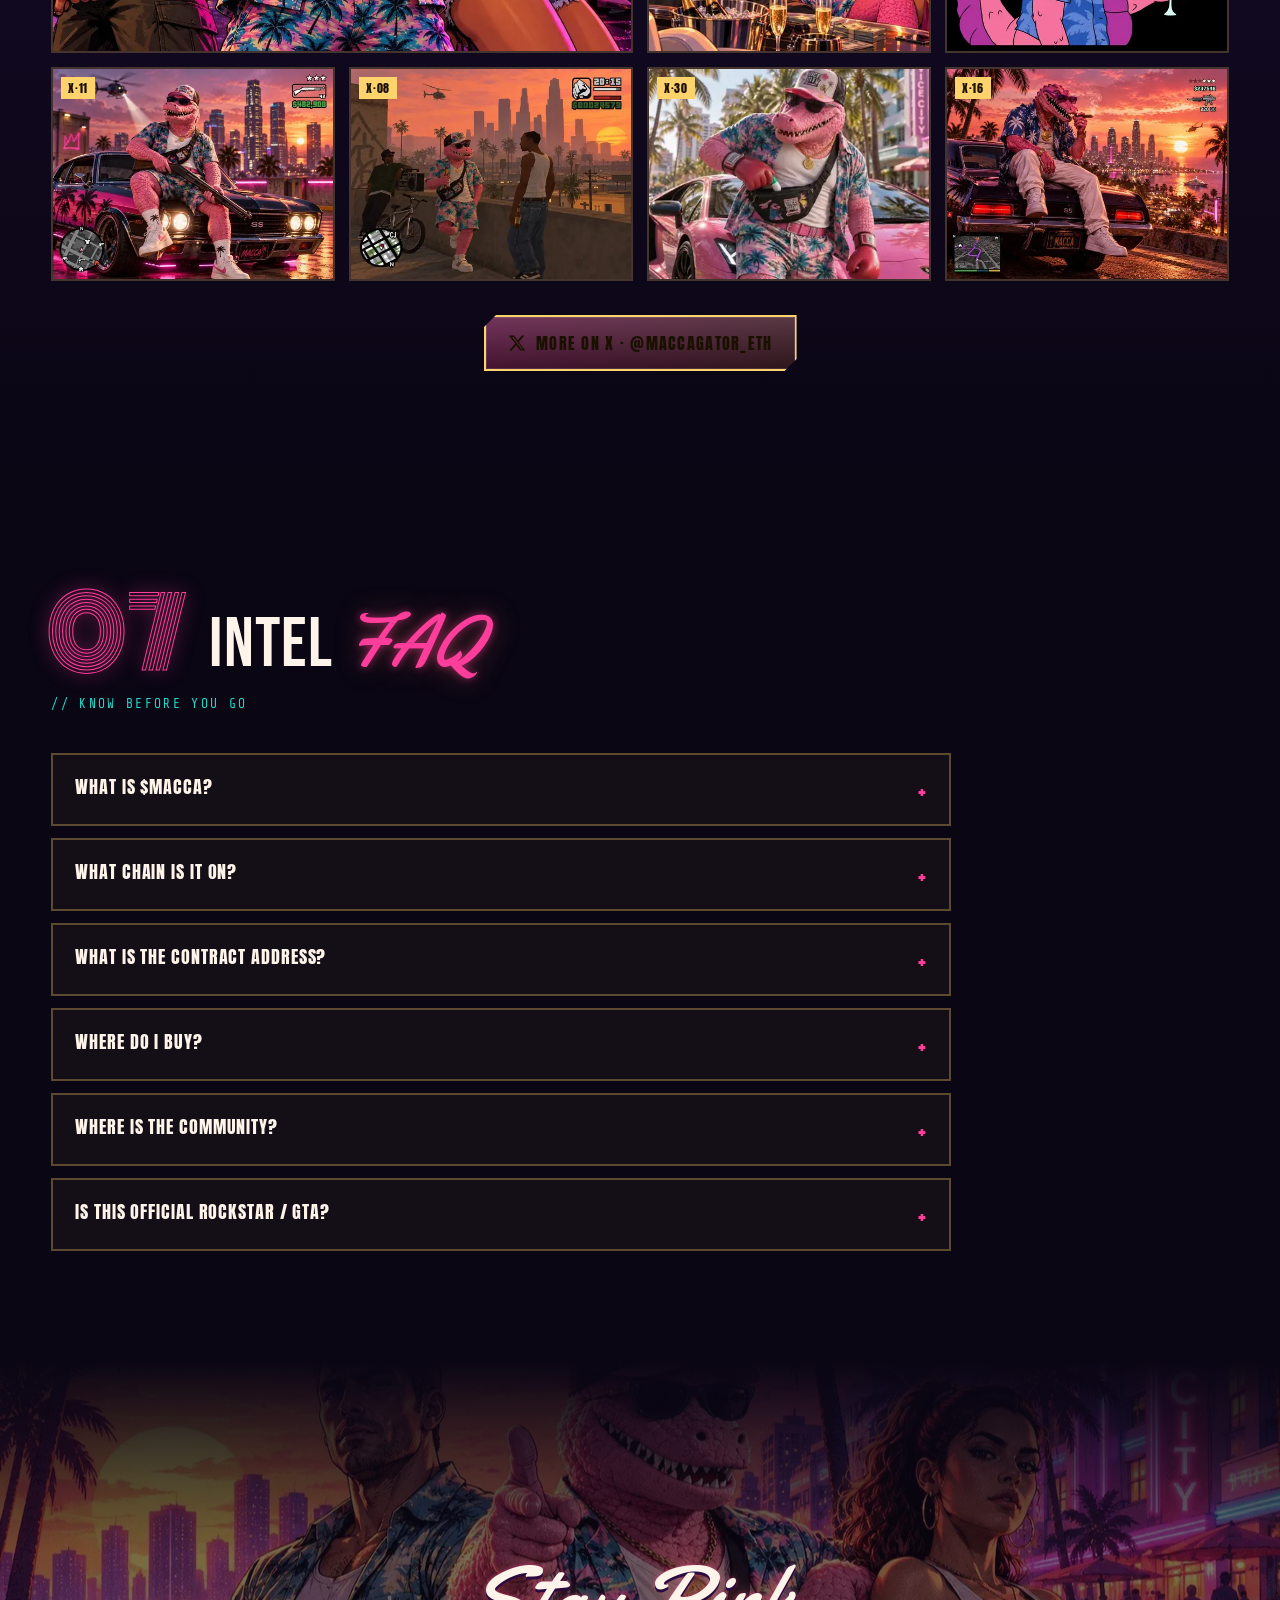
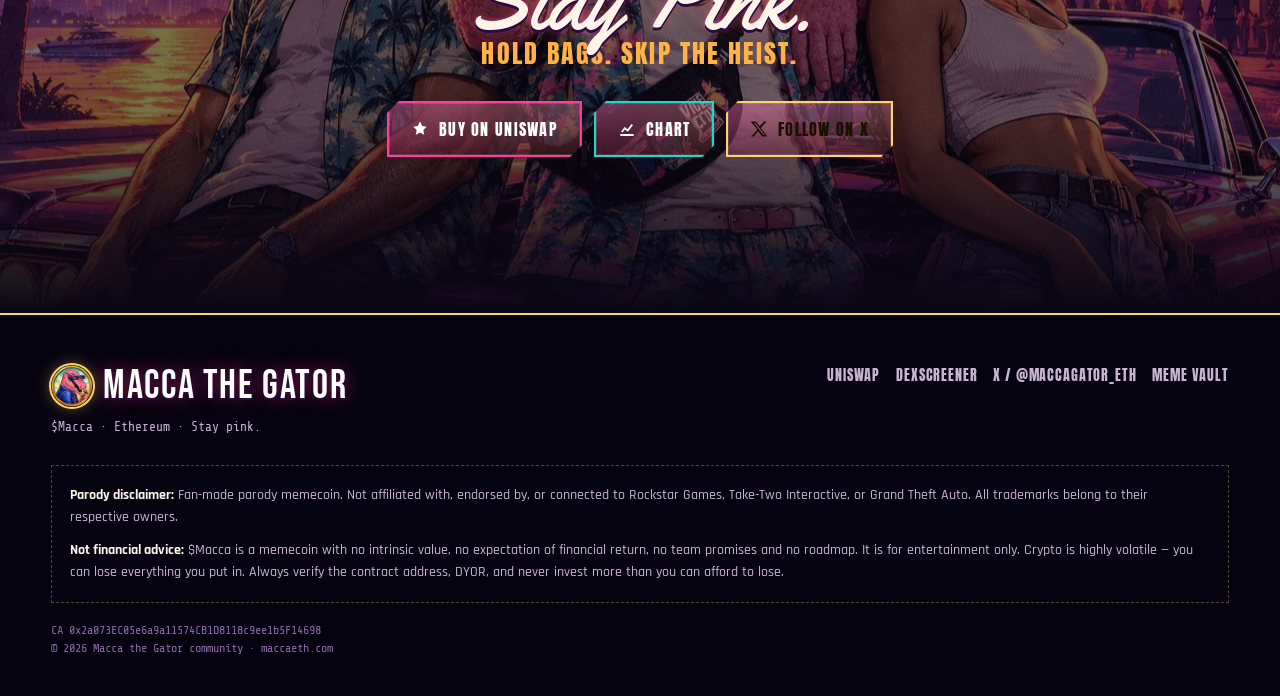
==== commit 067b5349: "ca: wire new ETH 0x2a073ec0…f14698 + Uniswap/DexScreener" ====
--- a/index.html
+++ b/index.html
@@ -68,13 +68,13 @@
       <p class="tagline" id="typer" data-lines="Leonida's hit show. Ethereum's pink bag.|Flamingo blood. Palm trees. One coin.|From the Goodtime State to the chain.|Vice City Animals. Community edition.">Leonida's hit show. Ethereum's pink bag.</p>
       <p class="lead">Leonida's favorite pink menace — flamingo-blood martini in one claw, stash-base figurine energy in the other. The community put him on Ethereum.</p>
       <div class="cta">
-  <a class="btn" href="https://app.uniswap.org/swap?chain=ethereum&outputCurrency=0x8822e660ED5b894E1158533213b1173716cDB522" target="_blank" rel="noopener"><svg viewBox="0 0 24 24" fill="currentColor" aria-hidden="true"><path d="M12 2l3 6 6 1-4.5 4.3 1 6.2L12 16.6 6.5 19.5l1-6.2L3 9l6-1z"/></svg> Buy on Uniswap</a>
-  <a class="btn cy" href="https://dexscreener.com/ethereum/0xc6c36dd44cee3fac53b8eda1cf551117c7e3664fad74df587f20f6101b5fc511" target="_blank" rel="noopener"><svg viewBox="0 0 24 24" fill="none" stroke="currentColor" stroke-width="2.4" aria-hidden="true"><path d="M3 20h18M5 16l4-5 4 3 6-8"/></svg> Chart</a>
+  <a class="btn" href="https://app.uniswap.org/swap?chain=ethereum&outputCurrency=0x2a073EC05e6a9a11574CB1D8118c9ee1b5F14698" target="_blank" rel="noopener"><svg viewBox="0 0 24 24" fill="currentColor" aria-hidden="true"><path d="M12 2l3 6 6 1-4.5 4.3 1 6.2L12 16.6 6.5 19.5l1-6.2L3 9l6-1z"/></svg> Buy on Uniswap</a>
+  <a class="btn cy" href="https://dexscreener.com/ethereum/0x00c867429f4011a977959c197120fcc4de17b028bc11490dff720fe780690a63" target="_blank" rel="noopener"><svg viewBox="0 0 24 24" fill="none" stroke="currentColor" stroke-width="2.4" aria-hidden="true"><path d="M3 20h18M5 16l4-5 4 3 6-8"/></svg> Chart</a>
   <a class="btn gold" href="https://x.com/MaccaGator_ETH" target="_blank" rel="noopener"><svg viewBox="0 0 24 24" fill="currentColor" aria-hidden="true"><path d="M18.9 2H22l-7.6 8.7L23 22h-6.8l-5.3-6.9L4.8 22H1.7l8.1-9.3L1 2h7l4.8 6.3L18.9 2zm-1.2 18h1.9L7.4 3.9H5.4L17.7 20z"/></svg> Follow on X</a>
 </div>
       <div class="ca" data-reveal>
   <span class="lbl">CA · ETH</span>
-  <code id="ca">0x8822e660ED5b894E1158533213b1173716cDB522</code>
+  <code id="ca">0x2a073EC05e6a9a11574CB1D8118c9ee1b5F14698</code>
   <button type="button" data-copy="#ca">Copy CA</button>
 </div>
     </div>
@@ -162,8 +162,8 @@
   <div class="wrap">
     <div class="sec-h" data-reveal><span class="num">03</span><h2>Mission <em>Select</em></h2><p>// CHOOSE YOUR NEXT MOVE</p></div>
     <div class="missions">
-      <a class="mission m-buy" href="https://app.uniswap.org/swap?chain=ethereum&outputCurrency=0x8822e660ED5b894E1158533213b1173716cDB522" target="_blank" rel="noopener" data-tilt data-reveal><span class="bgimg" style="background-image:url(/img/banner-m.webp)"></span><span class="mtag">MISSION 01</span><div class="in"><h3>The Pink Swap</h3><p>Grab $Macca on Uniswap — Ethereum mainnet, exact CA pre-filled.</p><span class="go">Buy on Uniswap</span></div></a>
-      <a class="mission m-chart" href="https://dexscreener.com/ethereum/0xc6c36dd44cee3fac53b8eda1cf551117c7e3664fad74df587f20f6101b5fc511" target="_blank" rel="noopener" data-tilt data-reveal><span class="bgimg" style="background-image:url(/img/gallery/poster-leonida.webp)"></span><span class="mtag">MISSION 02</span><div class="in"><h3>Stake Out the Chart</h3><p>Watch the candles from the safehouse on DexScreener.</p><span class="go">Open Chart</span></div></a>
+      <a class="mission m-buy" href="https://app.uniswap.org/swap?chain=ethereum&outputCurrency=0x2a073EC05e6a9a11574CB1D8118c9ee1b5F14698" target="_blank" rel="noopener" data-tilt data-reveal><span class="bgimg" style="background-image:url(/img/banner-m.webp)"></span><span class="mtag">MISSION 01</span><div class="in"><h3>The Pink Swap</h3><p>Grab $Macca on Uniswap — Ethereum mainnet, exact CA pre-filled.</p><span class="go">Buy on Uniswap</span></div></a>
+      <a class="mission m-chart" href="https://dexscreener.com/ethereum/0x00c867429f4011a977959c197120fcc4de17b028bc11490dff720fe780690a63" target="_blank" rel="noopener" data-tilt data-reveal><span class="bgimg" style="background-image:url(/img/gallery/poster-leonida.webp)"></span><span class="mtag">MISSION 02</span><div class="in"><h3>Stake Out the Chart</h3><p>Watch the candles from the safehouse on DexScreener.</p><span class="go">Open Chart</span></div></a>
       <a class="mission m-x" href="https://x.com/MaccaGator_ETH" target="_blank" rel="noopener" data-tilt data-reveal><span class="bgimg" style="background-image:url(/img/x/x17-480.webp)"></span><span class="mtag">MISSION 03</span><div class="in"><h3>Join the Crew</h3><p>Follow @MaccaGator_ETH on X for the drops, raids and memes.</p><span class="go">Follow on X</span></div></a>
     </div>
     <div class="live" id="live" data-reveal>
@@ -181,15 +181,15 @@
     <div class="steps">
       <div class="step" data-reveal><span class="ck">✓ COMPLETE</span><h3>Get a Wallet</h3><p>Install MetaMask, Rabby, Coinbase Wallet or any Ethereum wallet. Back up your seed phrase offline — never share it.</p></div>
       <div class="step" data-reveal><span class="ck">✓ COMPLETE</span><h3>Load Up ETH</h3><p>Buy ETH on an exchange and send it to your wallet on Ethereum mainnet. Keep a little extra for gas.</p></div>
-      <div class="step" data-reveal><span class="ck">✓ COMPLETE</span><h3>Open Uniswap</h3><p>Hit our <a href="https://app.uniswap.org/swap?chain=ethereum&outputCurrency=0x8822e660ED5b894E1158533213b1173716cDB522" target="_blank" rel="noopener">Uniswap link</a> — $Macca is pre-filled. Or paste the CA: <code>0x8822e660ED5b894E1158533213b1173716cDB522</code></p></div>
+      <div class="step" data-reveal><span class="ck">✓ COMPLETE</span><h3>Open Uniswap</h3><p>Hit our <a href="https://app.uniswap.org/swap?chain=ethereum&outputCurrency=0x2a073EC05e6a9a11574CB1D8118c9ee1b5F14698" target="_blank" rel="noopener">Uniswap link</a> — $Macca is pre-filled. Or paste the CA: <code>0x2a073EC05e6a9a11574CB1D8118c9ee1b5F14698</code></p></div>
       <div class="step" data-reveal><span class="ck">✓ COMPLETE</span><h3>Swap &amp; Stay Pink</h3><p>Choose your ETH amount, set slippage if needed, confirm the swap. Welcome to Leonida.</p></div>
     </div>
     <div class="cta" style="justify-content:center;margin-top:34px">
-      <a class="btn" href="https://app.uniswap.org/swap?chain=ethereum&outputCurrency=0x8822e660ED5b894E1158533213b1173716cDB522" target="_blank" rel="noopener"><svg viewBox="0 0 24 24" fill="currentColor" aria-hidden="true"><path d="M12 2l3 6 6 1-4.5 4.3 1 6.2L12 16.6 6.5 19.5l1-6.2L3 9l6-1z"/></svg> Start Mission on Uniswap</a>
+      <a class="btn" href="https://app.uniswap.org/swap?chain=ethereum&outputCurrency=0x2a073EC05e6a9a11574CB1D8118c9ee1b5F14698" target="_blank" rel="noopener"><svg viewBox="0 0 24 24" fill="currentColor" aria-hidden="true"><path d="M12 2l3 6 6 1-4.5 4.3 1 6.2L12 16.6 6.5 19.5l1-6.2L3 9l6-1z"/></svg> Start Mission on Uniswap</a>
     </div>
     <div style="max-width:640px;margin:0 auto"><div class="ca" data-reveal>
   <span class="lbl">CA · ETH</span>
-  <code id="ca2">0x8822e660ED5b894E1158533213b1173716cDB522</code>
+  <code id="ca2">0x2a073EC05e6a9a11574CB1D8118c9ee1b5F14698</code>
   <button type="button" data-copy="#ca2">Copy CA</button>
 </div></div>
     <p class="cheat">CHEAT CODE: type <kbd>MACCA</kbd> anywhere on the page.</p>
@@ -339,9 +339,9 @@
     <div class="sec-h" data-reveal><span class="num">07</span><h2>Intel <em>FAQ</em></h2><p>// KNOW BEFORE YOU GO</p></div>
     <div class="faq">
       <details data-reveal><summary>What is $Macca?</summary><p>Macca the Gator ($Macca) is a community-driven parody memecoin on Ethereum celebrating Leonida's pink cartoon gator. It is a fan meme — no utility, no roadmap, just vibes.</p></details>
-      <details data-reveal><summary>What chain is it on?</summary><p>Ethereum mainnet. The main liquidity pair is on Uniswap: <code>0xc6c36dd44cee3fac53b8eda1cf551117c7e3664fad74df587f20f6101b5fc511</code></p></details>
-      <details data-reveal><summary>What is the contract address?</summary><p><code>0x8822e660ED5b894E1158533213b1173716cDB522</code> — always double-check it before swapping. Anything else is not us.</p></details>
-      <details data-reveal><summary>Where do I buy?</summary><p>On <a href="https://app.uniswap.org/swap?chain=ethereum&outputCurrency=0x8822e660ED5b894E1158533213b1173716cDB522" target="_blank" rel="noopener">Uniswap</a> with ETH. Track it on <a href="https://dexscreener.com/ethereum/0xc6c36dd44cee3fac53b8eda1cf551117c7e3664fad74df587f20f6101b5fc511" target="_blank" rel="noopener">DexScreener</a>.</p></details>
+      <details data-reveal><summary>What chain is it on?</summary><p>Ethereum mainnet. The main liquidity pair is on Uniswap: <code>0x00c867429f4011a977959c197120fcc4de17b028bc11490dff720fe780690a63</code></p></details>
+      <details data-reveal><summary>What is the contract address?</summary><p><code>0x2a073EC05e6a9a11574CB1D8118c9ee1b5F14698</code> — always double-check it before swapping. Anything else is not us.</p></details>
+      <details data-reveal><summary>Where do I buy?</summary><p>On <a href="https://app.uniswap.org/swap?chain=ethereum&outputCurrency=0x2a073EC05e6a9a11574CB1D8118c9ee1b5F14698" target="_blank" rel="noopener">Uniswap</a> with ETH. Track it on <a href="https://dexscreener.com/ethereum/0x00c867429f4011a977959c197120fcc4de17b028bc11490dff720fe780690a63" target="_blank" rel="noopener">DexScreener</a>.</p></details>
       <details data-reveal><summary>Where is the community?</summary><p>On X at <a href="https://x.com/MaccaGator_ETH" target="_blank" rel="noopener">@MaccaGator_ETH</a>.</p></details>
       <details data-reveal><summary>Is this official Rockstar / GTA?</summary><p>No. This is a fan-made parody memecoin. Not affiliated with, endorsed by, or connected to Rockstar Games, Take-Two Interactive, or Grand Theft Auto.</p></details>
     </div>
@@ -353,8 +353,8 @@
     <h2 data-reveal>Stay Pink.</h2>
     <p data-reveal>Hold bags. Skip the heist.</p>
     <div class="cta">
-  <a class="btn" href="https://app.uniswap.org/swap?chain=ethereum&outputCurrency=0x8822e660ED5b894E1158533213b1173716cDB522" target="_blank" rel="noopener"><svg viewBox="0 0 24 24" fill="currentColor" aria-hidden="true"><path d="M12 2l3 6 6 1-4.5 4.3 1 6.2L12 16.6 6.5 19.5l1-6.2L3 9l6-1z"/></svg> Buy on Uniswap</a>
-  <a class="btn cy" href="https://dexscreener.com/ethereum/0xc6c36dd44cee3fac53b8eda1cf551117c7e3664fad74df587f20f6101b5fc511" target="_blank" rel="noopener"><svg viewBox="0 0 24 24" fill="none" stroke="currentColor" stroke-width="2.4" aria-hidden="true"><path d="M3 20h18M5 16l4-5 4 3 6-8"/></svg> Chart</a>
+  <a class="btn" href="https://app.uniswap.org/swap?chain=ethereum&outputCurrency=0x2a073EC05e6a9a11574CB1D8118c9ee1b5F14698" target="_blank" rel="noopener"><svg viewBox="0 0 24 24" fill="currentColor" aria-hidden="true"><path d="M12 2l3 6 6 1-4.5 4.3 1 6.2L12 16.6 6.5 19.5l1-6.2L3 9l6-1z"/></svg> Buy on Uniswap</a>
+  <a class="btn cy" href="https://dexscreener.com/ethereum/0x00c867429f4011a977959c197120fcc4de17b028bc11490dff720fe780690a63" target="_blank" rel="noopener"><svg viewBox="0 0 24 24" fill="none" stroke="currentColor" stroke-width="2.4" aria-hidden="true"><path d="M3 20h18M5 16l4-5 4 3 6-8"/></svg> Chart</a>
   <a class="btn gold" href="https://x.com/MaccaGator_ETH" target="_blank" rel="noopener"><svg viewBox="0 0 24 24" fill="currentColor" aria-hidden="true"><path d="M18.9 2H22l-7.6 8.7L23 22h-6.8l-5.3-6.9L4.8 22H1.7l8.1-9.3L1 2h7l4.8 6.3L18.9 2zm-1.2 18h1.9L7.4 3.9H5.4L17.7 20z"/></svg> Follow on X</a>
 </div>
   </div>
@@ -372,8 +372,8 @@
       <div><a class="brand" href="/"><img src="/img/logo-200.webp" alt="" width="42" height="42" loading="lazy"><b>Macca the Gator</b></a>
       <p class="mono" style="margin-top:10px;color:var(--mut);font-size:13px">$Macca · Ethereum · Stay pink.</p></div>
       <nav aria-label="Footer">
-        <a href="https://app.uniswap.org/swap?chain=ethereum&outputCurrency=0x8822e660ED5b894E1158533213b1173716cDB522" target="_blank" rel="noopener">Uniswap</a>
-        <a href="https://dexscreener.com/ethereum/0xc6c36dd44cee3fac53b8eda1cf551117c7e3664fad74df587f20f6101b5fc511" target="_blank" rel="noopener">DexScreener</a>
+        <a href="https://app.uniswap.org/swap?chain=ethereum&outputCurrency=0x2a073EC05e6a9a11574CB1D8118c9ee1b5F14698" target="_blank" rel="noopener">Uniswap</a>
+        <a href="https://dexscreener.com/ethereum/0x00c867429f4011a977959c197120fcc4de17b028bc11490dff720fe780690a63" target="_blank" rel="noopener">DexScreener</a>
         <a href="https://x.com/MaccaGator_ETH" target="_blank" rel="noopener">X / @MaccaGator_ETH</a>
         <a href="/memes">Meme Vault</a>
       </nav>
@@ -382,7 +382,7 @@
       <p><strong>Parody disclaimer:</strong> Fan-made parody memecoin. Not affiliated with, endorsed by, or connected to Rockstar Games, Take-Two Interactive, or Grand Theft Auto. All trademarks belong to their respective owners.</p>
       <p style="margin-top:10px"><strong>Not financial advice:</strong> $Macca is a memecoin with no intrinsic value, no expectation of financial return, no team promises and no roadmap. It is for entertainment only. Crypto is highly volatile — you can lose everything you put in. Always verify the contract address, DYOR, and never invest more than you can afford to lose.</p>
     </div>
-    <p class="copy">CA 0x8822e660ED5b894E1158533213b1173716cDB522<br>© 2026 Macca the Gator community · maccaeth.com</p>
+    <p class="copy">CA 0x2a073EC05e6a9a11574CB1D8118c9ee1b5F14698<br>© 2026 Macca the Gator community · maccaeth.com</p>
   </div>
 </footer>
 <div class="radio" id="radio"><div class="eq" aria-hidden="true"><i></i><i></i><i></i><i></i></div><span class="lbl2">RADIO: <span id="station">FLAMINGO FM</span></span><button type="button" id="radioBtn" aria-pressed="false">TUNE</button></div>
